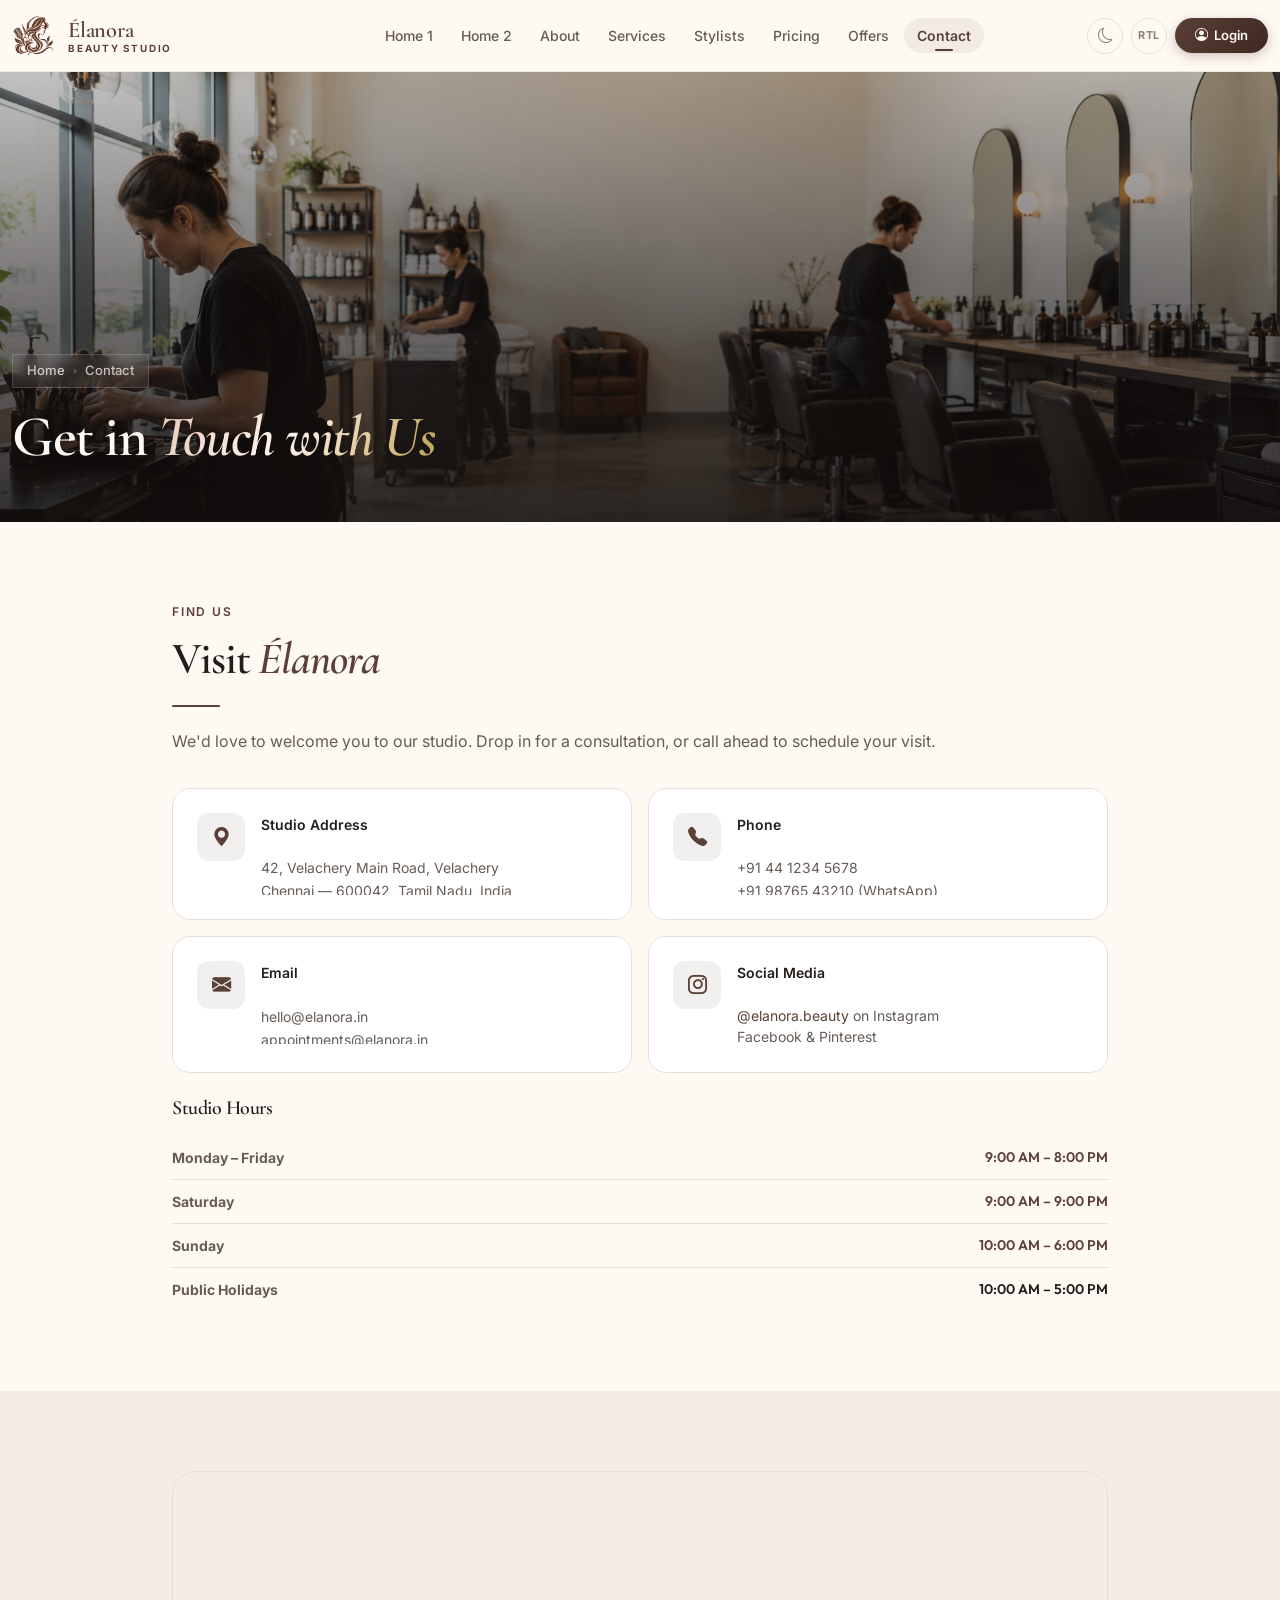
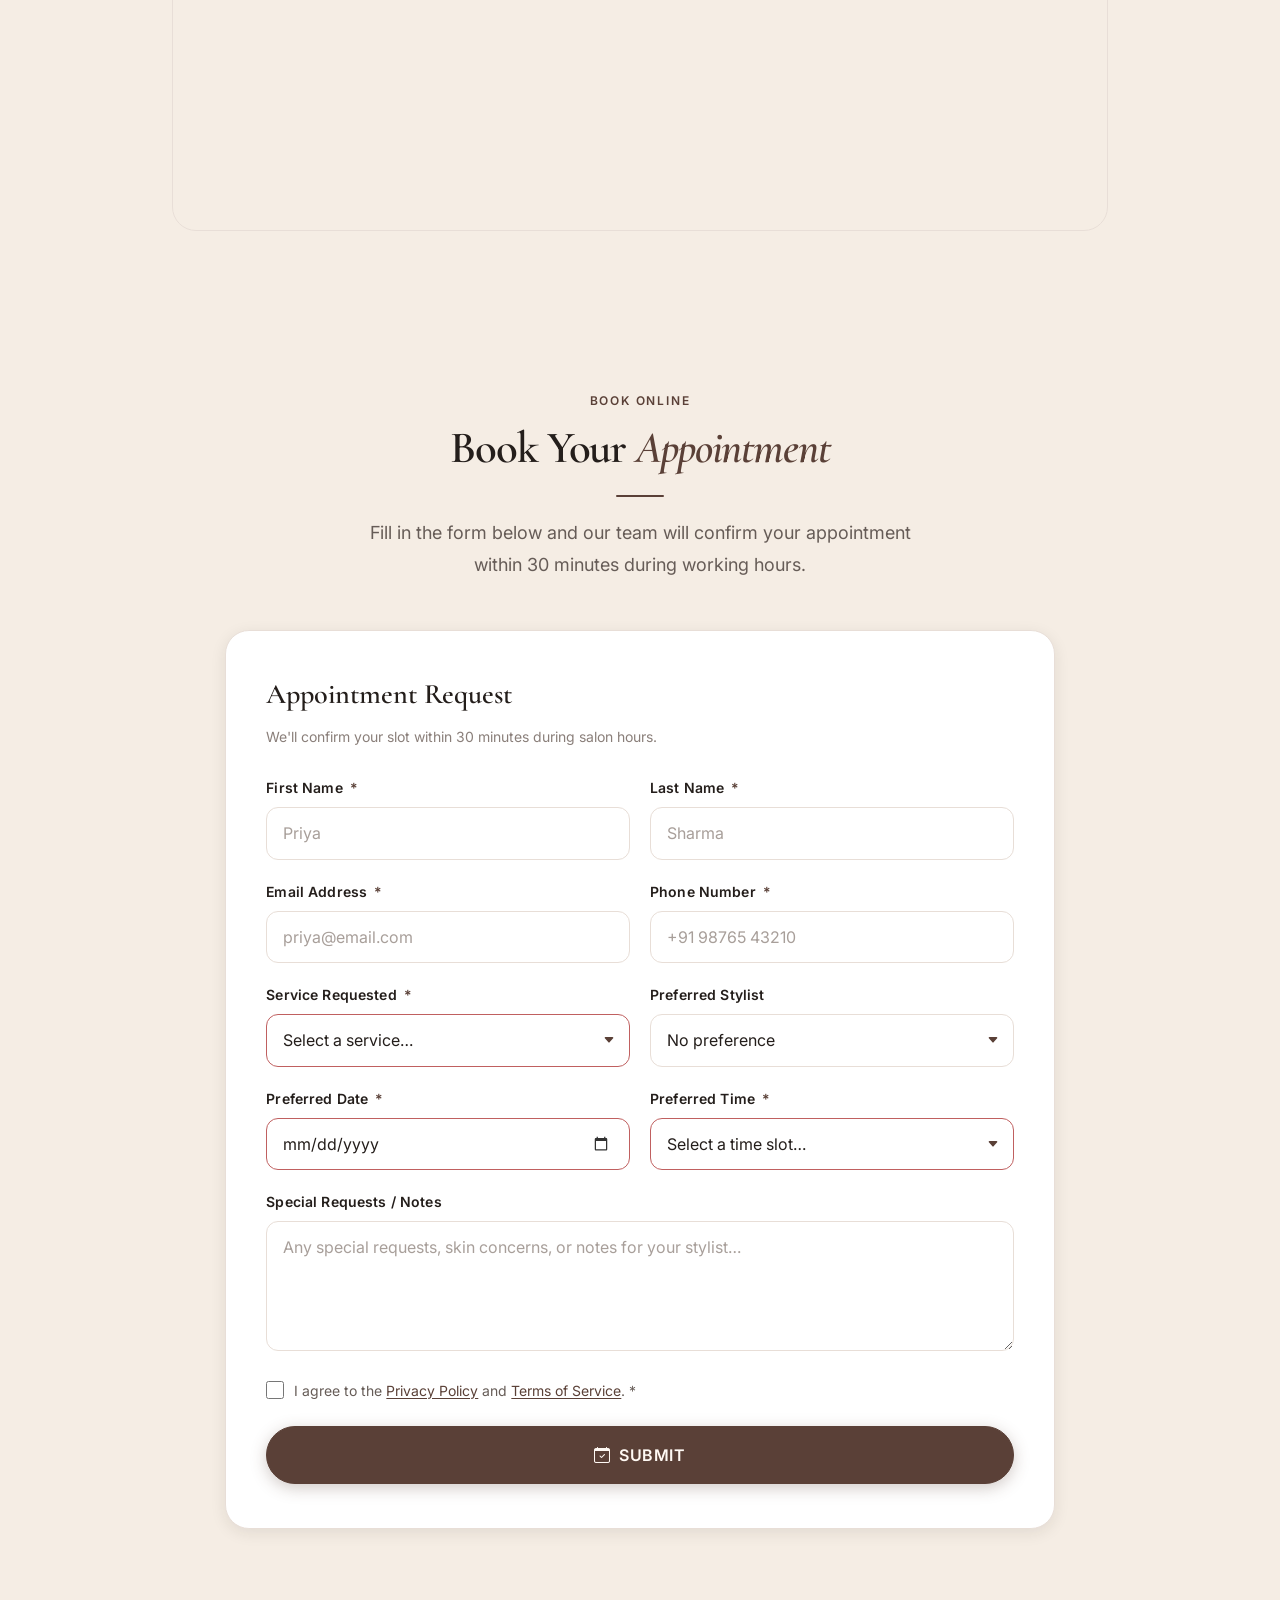
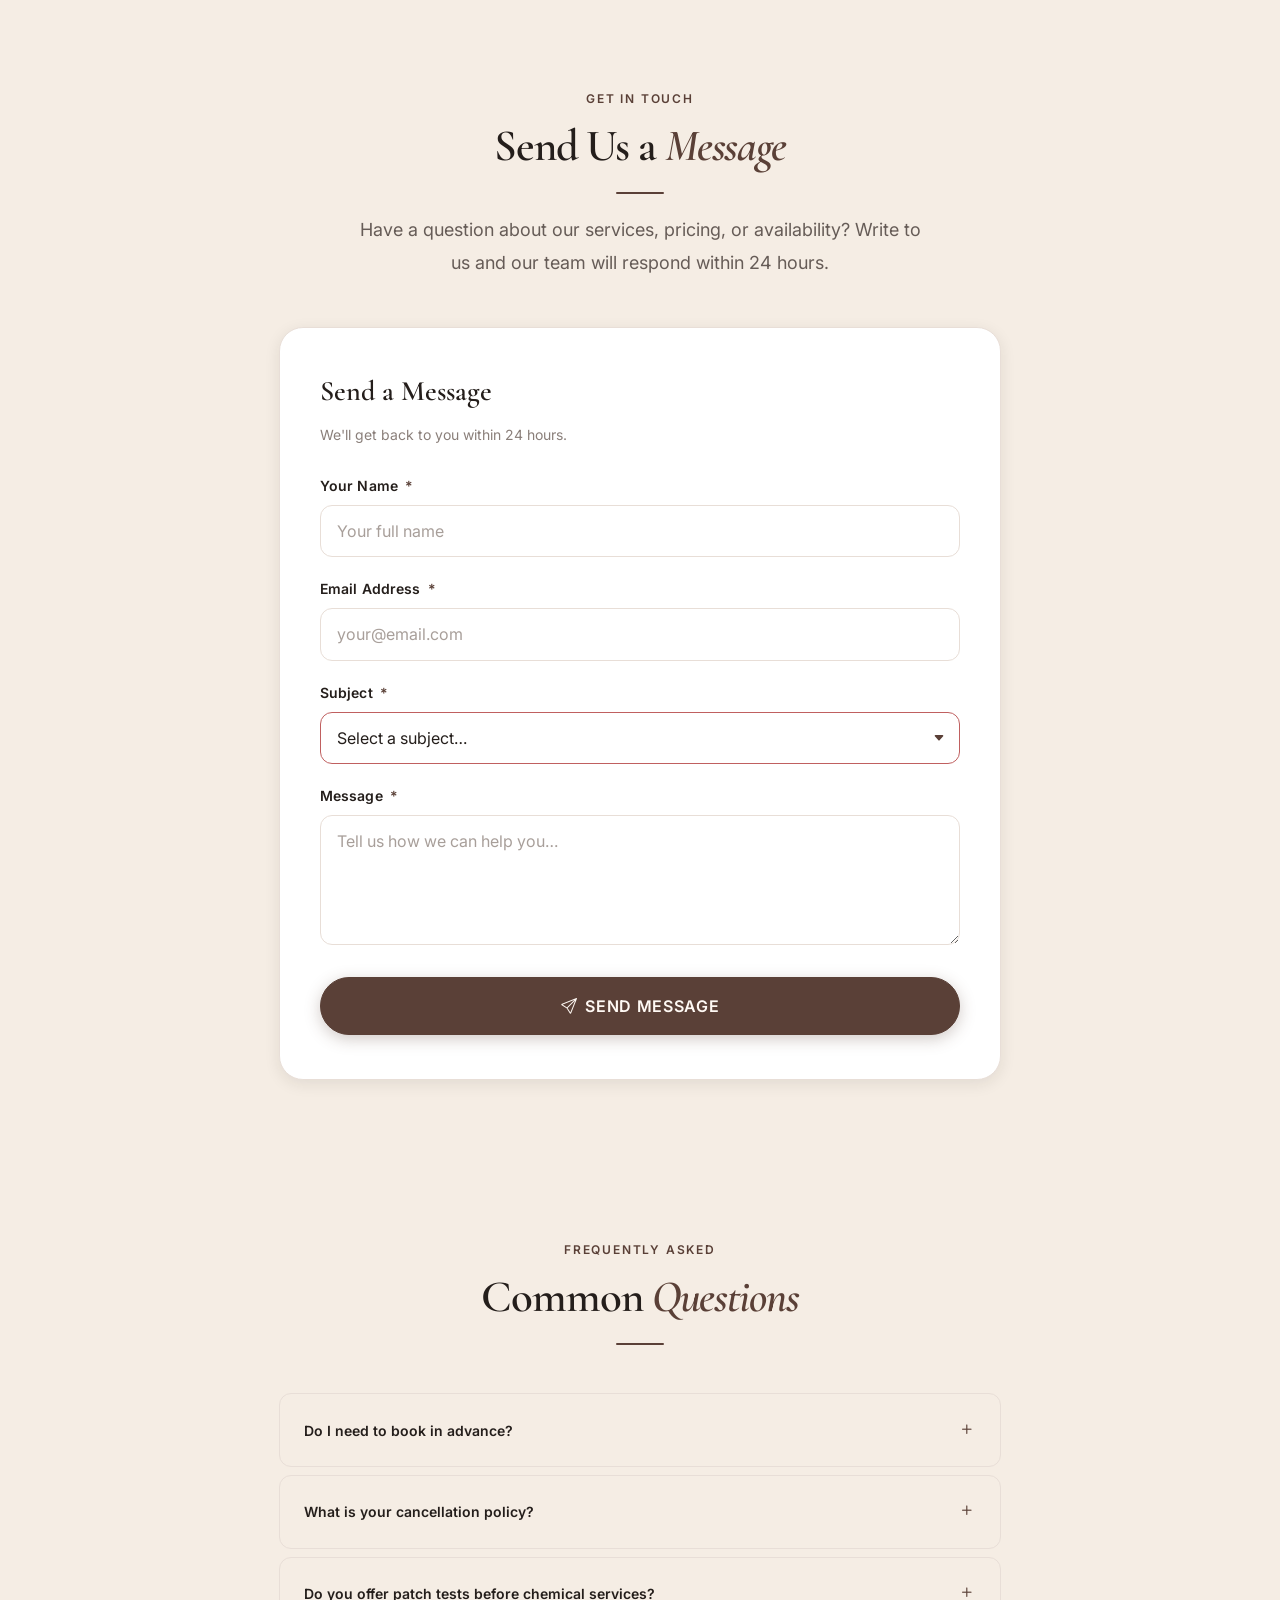
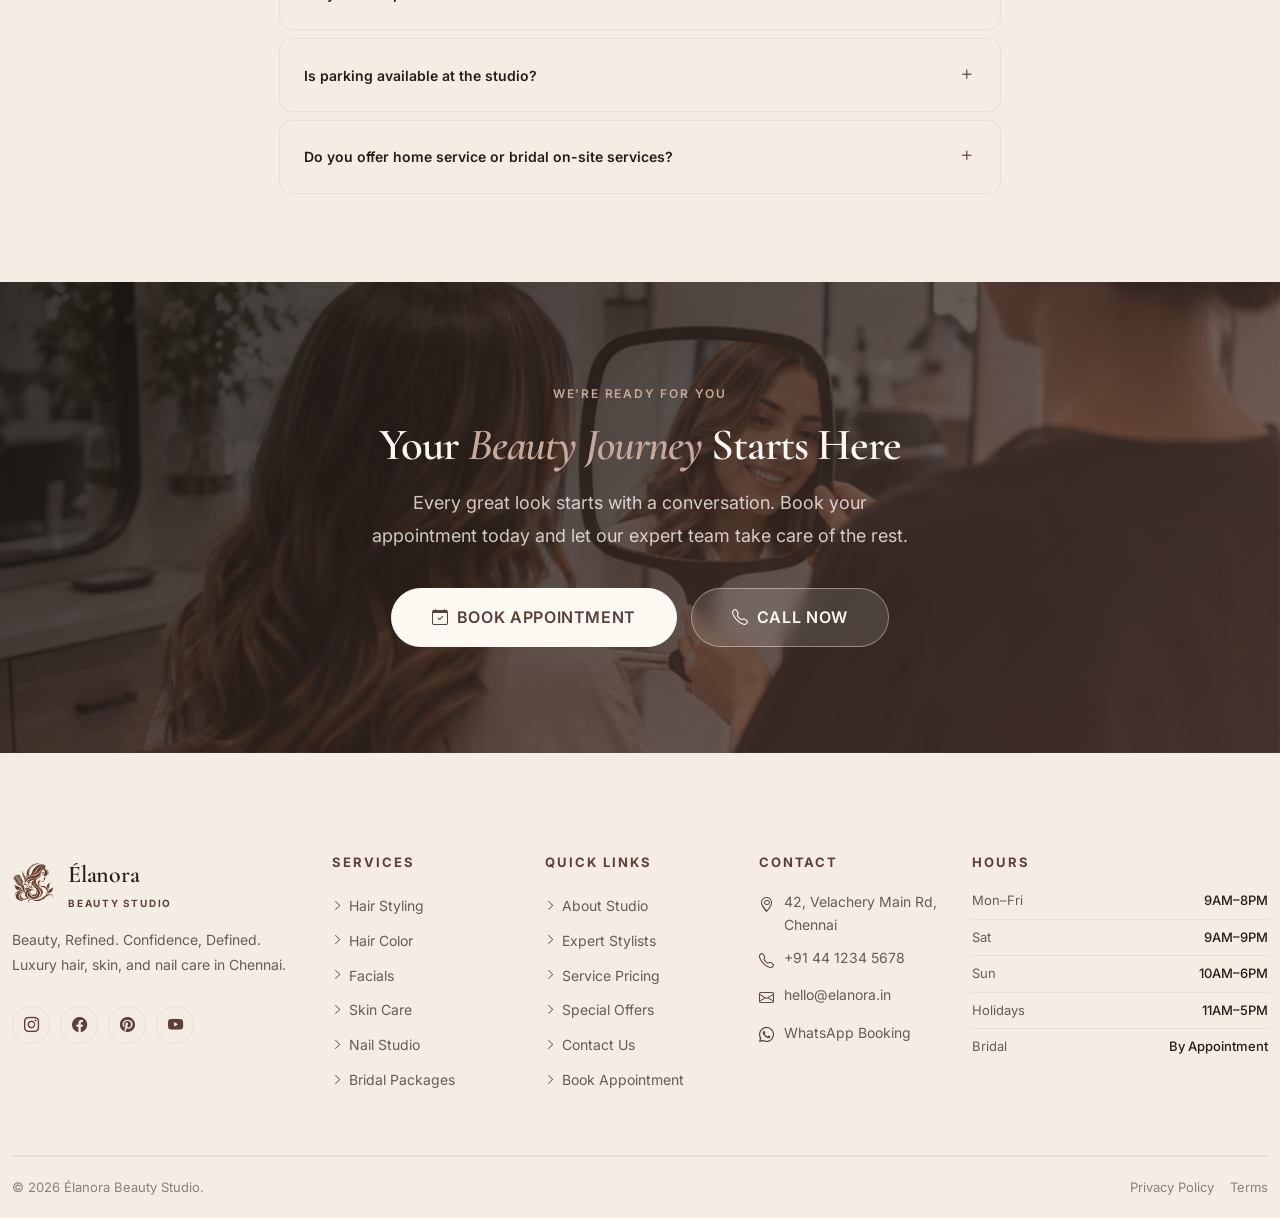
==== contact.html @ 1033c6ce "intiial changes committed" ====
<!DOCTYPE html>
<html lang="en" dir="ltr" data-theme="light">

<head>
  <meta charset="UTF-8">
  <meta name="viewport" content="width=device-width, initial-scale=1.0">
  <title>Contact & Booking — Élanora Beauty Studio</title>
  <meta name="description"
    content="Contact Élanora Beauty Studio to book your appointment. Visit us at 42, Velachery Main Rd, Chennai. Call +91 44 1234 5678 or book online.">
  <link rel="icon" href="assets/images/common/logo.png" type="image/png">
  <link href="https://cdn.jsdelivr.net/npm/bootstrap@5.3.8/dist/css/bootstrap.min.css" rel="stylesheet">
  <link href="https://cdn.jsdelivr.net/npm/bootstrap-icons@1.11.3/font/bootstrap-icons.min.css" rel="stylesheet">
  <link rel="stylesheet" href="assets/css/variables.css">
  <link rel="stylesheet" href="assets/css/base.css">
  <link rel="stylesheet" href="assets/css/header.css">
  <link rel="stylesheet" href="assets/css/banner.css">
  <link rel="stylesheet" href="assets/css/buttons.css">
  <link rel="stylesheet" href="assets/css/cards.css">
  <link rel="stylesheet" href="assets/css/forms.css">
  <link rel="stylesheet" href="assets/css/sections.css">
  <link rel="stylesheet" href="assets/css/animations.css">
  <link rel="stylesheet" href="assets/css/footer.css">
  <link rel="stylesheet" href="assets/css/theme-dark.css">
  <link rel="stylesheet" href="assets/css/rtl.css">
  <link rel="stylesheet" href="assets/css/responsive/desktop.css">
  <link rel="stylesheet" href="assets/css/responsive/tablet.css">
  <link rel="stylesheet" href="assets/css/responsive/mobile.css">
  <link rel="stylesheet" href="assets/css/responsive/target-views.css">
  <style>
    #contact-info .eb-contact-map-panel {
      display: flex;
      flex-direction: column;
      gap: 1rem;
      height: 100%;
    }

    #contact-info .eb-map-frame {
      height: 340px;
    }

    #location-map .eb-contact-map-panel {
      max-width: 980px;
      margin-inline: auto;
    }

    #location-map .eb-map-frame {
      height: 360px;
    }

    #contact-info .d-flex.flex-column.gap-3 {
      display: grid !important;
      grid-template-columns: repeat(2, minmax(0, 1fr));
    }

    #contact-info .eb-social-contact-text {
      height: 3.1em;
      display: block;
      overflow: visible;
      line-height: 1.55;
      -webkit-line-clamp: unset;
      -webkit-box-orient: initial;
    }

    #message-form .eb-appointment-form {
      max-width: 860px;
      margin-inline: auto;
    }

    @media (max-width: 575.98px) {
      #location-map .eb-map-frame {
        height: 280px;
      }

      #contact-info .d-flex.flex-column.gap-3 {
        grid-template-columns: 1fr;
      }
    }
  </style>
</head>

<body>

  <!-- HEADER -->
  <header class="eb-header" id="header">
    <div class="container">
      <a href="index.html" class="eb-brand">
        <div class="eb-brand-logo-badge"><img src="assets/images/common/logo.png" alt="Élanora Beauty Studio Logo">
        </div>
        <div class="eb-brand-text">
          <span class="eb-brand-name">Élanora</span>
          <span class="eb-brand-tagline">BEAUTY STUDIO</span>
        </div>
      </a>
      <nav class="eb-nav eb-nav-desktop" id="mainNav">
        <a href="index.html" class="eb-nav-link">Home 1</a><a href="home2.html" class="eb-nav-link">Home 2</a>
        <a href="about.html" class="eb-nav-link">About</a><a href="services.html" class="eb-nav-link">Services</a>
        <a href="stylists.html" class="eb-nav-link">Stylists</a><a href="pricing.html" class="eb-nav-link">Pricing</a>
        <a href="offers.html" class="eb-nav-link">Offers</a><a href="contact.html"
          class="eb-nav-link active">Contact</a>
      </nav>
      <div class="eb-header-utils">
        <button class="eb-toggle-btn" data-action="toggle-theme"><i class="bi bi-moon theme-toggle-icon"></i></button>
        <button class="eb-toggle-btn" data-action="toggle-dir"><span
            class="rtl-toggle-label eb-rtl-label">RTL</span></button>
        <a href="login.html" class="eb-login-btn"><i class="bi bi-person-circle"></i> Login</a>
      </div>
      <button class="eb-menu-toggle" id="menuToggle"
        aria-label="Toggle Menu"><span></span><span></span><span></span></button>
    </div>
  </header>
  <div class="eb-mobile-nav" id="mobileNav">
    <nav class="eb-nav">
      <a href="index.html" class="eb-nav-link">Home 1</a><a href="home2.html" class="eb-nav-link">Home 2</a>
      <a href="about.html" class="eb-nav-link">About</a><a href="services.html" class="eb-nav-link">Services</a>
      <a href="stylists.html" class="eb-nav-link">Stylists</a><a href="pricing.html" class="eb-nav-link">Pricing</a>
      <a href="offers.html" class="eb-nav-link">Offers</a><a href="contact.html" class="eb-nav-link active">Contact</a>
    </nav>
    <div class="eb-mobile-nav-utils">
      <button class="eb-toggle-btn" data-action="toggle-theme"><i class="bi bi-moon theme-toggle-icon"></i></button>
      <button class="eb-toggle-btn" data-action="toggle-dir"><span
          class="rtl-toggle-label eb-rtl-label">RTL</span></button>
      <a href="login.html" class="eb-login-btn"><i class="bi bi-person-circle"></i> Login</a>
    </div>
  </div>

  <!-- PAGE BANNER -->
  <section class="eb-page-banner">
    <div class="eb-page-banner-bg" style="background-image:url('assets/images/hero/contact-hero.png');"></div>
    <div class="eb-page-banner-glow"></div>
    <div class="eb-page-banner-overlay"></div>
    <div class="container">
      <div class="eb-page-banner-content">
        <div class="eb-breadcrumb anim-blur-in"><a href="index.html">Home</a><span
            class="eb-breadcrumb-sep">›</span><span>Contact</span></div>
        <h1 class="eb-page-banner-title anim-split-up">Get in <em>Touch with Us</em></h1>
      </div>
    </div>
  </section>

  <!-- ─── SECTION 1: CONTACT INFO + MAP ─── -->
  <section class="eb-section" id="contact-info">
    <div class="container">
      <div class="row g-4 justify-content-center">
        <!-- Info Column -->
        <div class="col-lg-10 col-xl-9 anim anim-slide-left">
          <span class="eb-eyebrow">Find Us</span>
          <h2 class="eb-section-title">Visit <em>Élanora</em></h2>
          <div class="eb-divider"></div>
          <p style="color:var(--color-text);line-height:var(--lh-relaxed);margin-bottom:2rem;">We'd love to welcome you
            to our studio. Drop in for a consultation, or call ahead to schedule your visit.</p>

          <div class="d-flex flex-column gap-3 mb-4">
            <div class="eb-contact-info-card">
              <div class="eb-contact-icon"><i class="bi bi-geo-alt-fill"></i></div>
              <div>
                <div class="eb-contact-info-title">Studio Address</div>
                <div class="eb-contact-info-text">42, Velachery Main Road, Velachery<br>Chennai — 600042, Tamil Nadu,
                  India</div>
              </div>
            </div>
            <div class="eb-contact-info-card">
              <div class="eb-contact-icon"><i class="bi bi-telephone-fill"></i></div>
              <div>
                <div class="eb-contact-info-title">Phone</div>
                <div class="eb-contact-info-text">
                  <a href="tel:+914412345678" style="color:var(--color-text);text-decoration:none;">+91 44 1234
                    5678</a><br>
                  <a href="tel:+919876543210" style="color:var(--color-text);text-decoration:none;">+91 98765 43210
                    (WhatsApp)</a>
                </div>
              </div>
            </div>
            <div class="eb-contact-info-card">
              <div class="eb-contact-icon"><i class="bi bi-envelope-fill"></i></div>
              <div>
                <div class="eb-contact-info-title">Email</div>
                <div class="eb-contact-info-text">
                  <a href="mailto:hello@elanora.in"
                    style="color:var(--color-text);text-decoration:none;">hello@elanora.in</a><br>
                  <a href="mailto:appointments@elanora.in"
                    style="color:var(--color-text);text-decoration:none;">appointments@elanora.in</a>
                </div>
              </div>
            </div>
            <div class="eb-contact-info-card">
              <div class="eb-contact-icon"><i class="bi bi-instagram"></i></div>
              <div>
                <div class="eb-contact-info-title">Social Media</div>
                <div class="eb-contact-info-text eb-social-contact-text">
                  <a href="#" style="color:var(--color-primary);text-decoration:none;">@elanora.beauty</a> on
                  Instagram<br>Facebook & Pinterest
                </div>
              </div>
            </div>
          </div>

          <!-- Hours -->
          <h5 style="font-family:var(--font-heading);color:var(--color-heading);margin-bottom:1rem;">Studio Hours</h5>
          <table class="eb-hours-table">
            <tr class="open">
              <td><strong>Monday – Friday</strong></td>
              <td>9:00 AM – 8:00 PM</td>
            </tr>
            <tr class="open">
              <td><strong>Saturday</strong></td>
              <td>9:00 AM – 9:00 PM</td>
            </tr>
            <tr class="open">
              <td><strong>Sunday</strong></td>
              <td>10:00 AM – 6:00 PM</td>
            </tr>
            <tr>
              <td><strong>Public Holidays</strong></td>
              <td>10:00 AM – 5:00 PM</td>
            </tr>
          </table>
        </div>
      </div>
    </div>
  </section>

  <!-- ─── SECTION 2: LOCATION MAP + VISIT ACTIONS ─── -->
  <section class="eb-section eb-section-bg" id="location-map">
    <div class="container">
      <div class="row g-4 justify-content-center">
        <div class="col-lg-10 col-xl-9 anim anim-slide-right">
          <div class="eb-contact-map-panel">
            <div class="eb-map-frame">
              <iframe
                src="https://www.google.com/maps/embed?pb=!1m18!1m12!1m3!1d3888.3!2d80.2!3d12.9!2m3!1f0!2f0!3f0!3m2!1i1024!2i768!4f13.1!3m3!1m2!1s0x0%3A0x0!2zMTLCsDU0JzAwLjAiTiA4MMKwMTInMDAuMCJF!5e0!3m2!1sen!2sin!4v1!5m2!1sen!2sin"
                allowfullscreen="" loading="lazy" referrerpolicy="no-referrer-when-downgrade"
                title="Élanora Beauty Studio Location"></iframe>
            </div>
          </div>
        </div>
      </div>
    </div>
  </section>

  <!-- ─── SECTION 3: APPOINTMENT BOOKING FORM ─── -->
  <section class="eb-section eb-section-bg" id="appointment">
    <div class="container">
      <div class="text-center mb-5 anim">
        <span class="eb-eyebrow">Book Online</span>
        <h2 class="eb-section-title">Book Your <em>Appointment</em></h2>
        <div class="eb-divider eb-divider-center"></div>
        <p class="eb-section-subtitle eb-section-subtitle-center">Fill in the form below and our team will confirm your
          appointment within 30 minutes during working hours.</p>
      </div>

      <div class="row justify-content-center">
        <div class="col-lg-8">
          <div class="eb-appointment-form anim">
            <div class="eb-appointment-form-title">Appointment Request</div>
            <div class="eb-appointment-form-subtitle">We'll confirm your slot within 30 minutes during salon hours.
            </div>

            <!-- Success message (hidden by default) -->
            <div class="eb-form-success" id="appointmentSuccess">
              <i class="bi bi-check-circle-fill"></i>
              <h4>Appointment Requested!</h4>
              <p>Thank you! We've received your appointment request and will confirm your slot within 30 minutes via
                call or WhatsApp.</p>
            </div>

            <!-- Form fields -->
            <div class="eb-form-fields">
              <form id="appointmentForm" novalidate>
                <div class="eb-form-row">
                  <div class="eb-form-group">
                    <label class="eb-form-label" for="apptFirstName">First Name <span class="required">*</span></label>
                    <input type="text" id="apptFirstName" class="eb-form-control" placeholder="Priya" required>
                  </div>
                  <div class="eb-form-group">
                    <label class="eb-form-label" for="apptLastName">Last Name <span class="required">*</span></label>
                    <input type="text" id="apptLastName" class="eb-form-control" placeholder="Sharma" required>
                  </div>
                </div>

                <div class="eb-form-row">
                  <div class="eb-form-group">
                    <label class="eb-form-label" for="apptEmail">Email Address <span class="required">*</span></label>
                    <input type="email" id="apptEmail" class="eb-form-control" placeholder="priya@email.com" required>
                  </div>
                  <div class="eb-form-group">
                    <label class="eb-form-label" for="apptPhone">Phone Number <span class="required">*</span></label>
                    <input type="tel" id="apptPhone" class="eb-form-control" placeholder="+91 98765 43210" required>
                  </div>
                </div>

                <div class="eb-form-row">
                  <div class="eb-form-group">
                    <label class="eb-form-label" for="apptService">Service Requested <span
                        class="required">*</span></label>
                    <select id="apptService" class="eb-form-control eb-form-select" required>
                      <option value="" disabled selected>Select a service…</option>
                      <optgroup label="Hair Services">
                        <option>Haircut & Styling</option>
                        <option>Hair Coloring</option>
                        <option>Highlights / Balayage</option>
                        <option>Keratin Treatment</option>
                        <option>Hair Spa</option>
                        <option>Other Hair Service</option>
                      </optgroup>
                      <optgroup label="Skin Treatments">
                        <option>Luxury Facial</option>
                        <option>Express Cleanup</option>
                        <option>Brightening Treatment</option>
                        <option>Hydration Treatment</option>
                        <option>Skin Consultation</option>
                      </optgroup>
                      <optgroup label="Nail Studio">
                        <option>Manicure</option>
                        <option>Pedicure</option>
                        <option>Gel Nails</option>
                        <option>Nail Extensions</option>
                        <option>Nail Art</option>
                      </optgroup>
                      <optgroup label="Packages">
                        <option>Signature Package</option>
                        <option>Bridal Package</option>
                        <option>Custom / Not Sure</option>
                      </optgroup>
                    </select>
                  </div>
                  <div class="eb-form-group">
                    <label class="eb-form-label" for="apptStylist">Preferred Stylist</label>
                    <select id="apptStylist" class="eb-form-control eb-form-select">
                      <option value="" selected>No preference</option>
                      <option>Priya Sharma (Hair)</option>
                      <option>Ananya Kapoor (Color)</option>
                      <option>Meera Nair (Skin)</option>
                      <option>Riya Patel (Nails)</option>
                      <option>Rohan Mehta (Hair)</option>
                    </select>
                  </div>
                </div>

                <div class="eb-form-row">
                  <div class="eb-form-group">
                    <label class="eb-form-label" for="apptDate">Preferred Date <span class="required">*</span></label>
                    <input type="date" id="apptDate" class="eb-form-control" required>
                  </div>
                  <div class="eb-form-group">
                    <label class="eb-form-label" for="apptTime">Preferred Time <span class="required">*</span></label>
                    <select id="apptTime" class="eb-form-control eb-form-select" required>
                      <option value="" disabled selected>Select a time slot…</option>
                      <option>9:00 AM – 10:00 AM</option>
                      <option>10:00 AM – 11:00 AM</option>
                      <option>11:00 AM – 12:00 PM</option>
                      <option>12:00 PM – 1:00 PM</option>
                      <option>1:00 PM – 2:00 PM</option>
                      <option>2:00 PM – 3:00 PM</option>
                      <option>3:00 PM – 4:00 PM</option>
                      <option>4:00 PM – 5:00 PM</option>
                      <option>5:00 PM – 6:00 PM</option>
                      <option>6:00 PM – 7:00 PM</option>
                      <option>7:00 PM – 8:00 PM</option>
                    </select>
                  </div>
                </div>

                <div class="eb-form-group">
                  <label class="eb-form-label" for="apptNotes">Special Requests / Notes</label>
                  <textarea id="apptNotes" class="eb-form-control textarea"
                    placeholder="Any special requests, skin concerns, or notes for your stylist…"></textarea>
                </div>

                <div class="eb-form-group">
                  <label class="eb-form-check">
                    <input type="checkbox" required>
                    <span class="eb-form-check-label">I agree to the <a href="#">Privacy Policy</a> and <a href="#">Terms of Service</a>. <span class="required">*</span></span>
                  </label>
                </div>

                <button type="submit" class="eb-btn eb-btn-primary eb-btn-lg w-100">
                  <i class="bi bi-calendar-check"></i> Submit
                </button>
              </form>
            </div>
          </div>
        </div>
      </div>
    </div>
  </section>

  <!-- ─── SECTION 4: MESSAGE FORM ─── -->
  <section class="eb-section eb-section-bg" id="message-form">
    <div class="container">
      <div class="text-center mb-5 anim">
        <span class="eb-eyebrow">Get in Touch</span>
        <h2 class="eb-section-title">Send Us a <em>Message</em></h2>
        <div class="eb-divider eb-divider-center"></div>
        <p class="eb-section-subtitle eb-section-subtitle-center">Have a question about our services, pricing, or
          availability? Write to us and our team will respond within 24 hours.</p>
      </div>
      <div class="row g-4 justify-content-center">
        <div class="col-lg-8 col-xl-7 anim anim-slide-right">
          <div class="eb-appointment-form">
            <div class="eb-appointment-form-title">Send a Message</div>
            <div class="eb-appointment-form-subtitle">We'll get back to you within 24 hours.</div>

            <div class="eb-form-success" id="inquirySuccess">
              <i class="bi bi-check-circle-fill"></i>
              <h4>Message Sent!</h4>
              <p>Thank you for reaching out. We'll respond to your inquiry within 24 hours.</p>
            </div>

            <form id="inquiryForm" novalidate>
              <div class="eb-form-fields">
                <div class="eb-form-group">
                  <label class="eb-form-label" for="inqName">Your Name <span class="required">*</span></label>
                  <input type="text" id="inqName" class="eb-form-control" placeholder="Your full name" required>
                </div>
                <div class="eb-form-group">
                  <label class="eb-form-label" for="inqEmail">Email Address <span class="required">*</span></label>
                  <input type="email" id="inqEmail" class="eb-form-control" placeholder="your@email.com" required>
                </div>
                <div class="eb-form-group">
                  <label class="eb-form-label" for="inqSubject">Subject <span class="required">*</span></label>
                  <select id="inqSubject" class="eb-form-control eb-form-select" required>
                    <option value="" disabled selected>Select a subject…</option>
                    <option>General Inquiry</option>
                    <option>Service Information</option>
                    <option>Pricing Query</option>
                    <option>Booking Assistance</option>
                    <option>Feedback / Complaint</option>
                    <option>Partnership / Collaboration</option>
                    <option>Other</option>
                  </select>
                </div>
                <div class="eb-form-group">
                  <label class="eb-form-label" for="inqMessage">Message <span class="required">*</span></label>
                  <textarea id="inqMessage" class="eb-form-control textarea" placeholder="Tell us how we can help you…"
                    required></textarea>
                </div>
                <button type="submit" class="eb-btn eb-btn-primary eb-btn-lg w-100">
                  <i class="bi bi-send"></i> Send Message
                </button>
              </div>
            </form>
          </div>
        </div>
      </div>
    </div>
  </section>

  <!-- ─── SECTION 5: FAQ ─── -->
  <section class="eb-section eb-section-bg" id="contact-faq">
    <div class="container">
      <div class="row justify-content-center">
        <div class="col-lg-7">
          <div class="text-center mb-5 anim">
            <span class="eb-eyebrow">Frequently Asked</span>
            <h2 class="eb-section-title">Common <em>Questions</em></h2>
            <div class="eb-divider eb-divider-center"></div>
          </div>
          <ul class="eb-faq-list">
            <li class="eb-faq-item">
              <button class="eb-faq-question">Do I need to book in advance? <i
                  class="bi bi-plus eb-faq-icon"></i></button>
              <div class="eb-faq-answer">We recommend booking at least 24 hours in advance for hair services and 48
                hours for skin treatments. For bridal packages and special occasions, we suggest booking 2–4 weeks ahead
                to secure your preferred stylist and time slot.</div>
            </li>
            <li class="eb-faq-item">
              <button class="eb-faq-question">What is your cancellation policy? <i
                  class="bi bi-plus eb-faq-icon"></i></button>
              <div class="eb-faq-answer">We request at least 4 hours notice for cancellations or rescheduling. No-shows
                may be subject to a 50% cancellation fee for sessions over ₹2,000. We completely understand emergencies
                — please just let us know.</div>
            </li>
            <li class="eb-faq-item">
              <button class="eb-faq-question">Do you offer patch tests before chemical services? <i
                  class="bi bi-plus eb-faq-icon"></i></button>
              <div class="eb-faq-answer">Yes, we always recommend a patch test 24–48 hours before any color or chemical
                treatment. Patch tests are offered free of charge at our studio or we can send you a home kit.</div>
            </li>
            <li class="eb-faq-item">
              <button class="eb-faq-question">Is parking available at the studio? <i
                  class="bi bi-plus eb-faq-icon"></i></button>
              <div class="eb-faq-answer">Yes, we have dedicated parking spaces for up to 10 vehicles directly adjacent
                to the studio. Additional street parking is available on Velachery Main Road, and the Velachery Metro
                Station is a 5-minute walk.</div>
            </li>
            <li class="eb-faq-item">
              <button class="eb-faq-question">Do you offer home service or bridal on-site services? <i
                  class="bi bi-plus eb-faq-icon"></i></button>
              <div class="eb-faq-answer">We currently offer on-location bridal and event styling services for parties of
                4 or more. Please contact us at least 2 weeks in advance to arrange on-location services within Chennai
                city limits.</div>
            </li>
          </ul>
        </div>
      </div>
    </div>
  </section>

  <!-- ─── SECTION 5: BOOKING CTA ─── -->
  <section class="eb-cta-section" id="cta-contact">
    <div class="eb-cta-section-bg" style="background-image:url('assets/images/cta/contact-cta.jpg');"></div>
    <div class="eb-cta-section-overlay"></div>
    <div class="container">
      <div class="eb-cta-section-content anim">
        <span class="eb-cta-eyebrow">We're Ready for You</span>
        <h2 class="eb-cta-title">Your <em>Beauty Journey</em> Starts Here</h2>
        <p class="eb-cta-subtitle">Every great look starts with a conversation. Book your appointment today and let our
          expert team take care of the rest.</p>
        <div class="eb-cta-actions">
          <a href="#appointment" class="eb-btn eb-btn-light eb-btn-lg"><i class="bi bi-calendar-check"></i> Book
            Appointment</a>
          <a href="tel:+914412345678" class="eb-btn eb-btn-ghost eb-btn-lg"><i class="bi bi-telephone"></i> Call Now</a>
        </div>
      </div>
    </div>
  </section>

  <!-- FOOTER -->
  <footer class="eb-footer">
    <div class="container">
      <div class="eb-footer-top">
        <div class="row g-5">
          <div class="col-lg-3 col-md-6"><a href="index.html" class="eb-footer-brand">
              <div class="eb-footer-brand-badge"><img src="assets/images/common/logo.png"
                  alt="Élanora Beauty Studio Logo"></div>
              <div>
                <span class="eb-footer-brand-name">Élanora</span>
                <span class="eb-footer-brand-tagline">BEAUTY STUDIO</span>
              </div>
            </a>
            <p class="eb-footer-about-text mt-3">Beauty, Refined. Confidence, Defined.<br>Luxury hair, skin, and nail
              care in Chennai.</p>
            <div class="eb-footer-social"><a href="#" class="eb-footer-social-link" aria-label="Instagram"><i
                  class="bi bi-instagram"></i></a><a href="#" class="eb-footer-social-link" aria-label="Facebook"><i
                  class="bi bi-facebook"></i></a><a href="#" class="eb-footer-social-link" aria-label="Pinterest"><i
                  class="bi bi-pinterest"></i></a><a href="#" class="eb-footer-social-link" aria-label="YouTube"><i
                  class="bi bi-youtube"></i></a></div>
          </div>
          <div class="col-lg-2 col-md-6">
            <h6 class="eb-footer-col-title">Services</h6>
            <ul class="eb-footer-links">
              <li><a href="services.html#hair"><i class="bi bi-chevron-right"></i> Hair Styling</a></li>
              <li><a href="services.html#hair"><i class="bi bi-chevron-right"></i> Hair Color</a></li>
              <li><a href="services.html#skin"><i class="bi bi-chevron-right"></i> Facials</a></li>
              <li><a href="services.html#skin"><i class="bi bi-chevron-right"></i> Skin Care</a></li>
              <li><a href="services.html#nails"><i class="bi bi-chevron-right"></i> Nail Studio</a></li>
              <li><a href="offers.html"><i class="bi bi-chevron-right"></i> Bridal Packages</a></li>
            </ul>
          </div>
          <div class="col-lg-2 col-md-6">
            <h6 class="eb-footer-col-title">Quick Links</h6>
            <ul class="eb-footer-links">
              <li><a href="about.html"><i class="bi bi-chevron-right"></i> About Studio</a></li>
              <li><a href="stylists.html"><i class="bi bi-chevron-right"></i> Expert Stylists</a></li>
              <li><a href="pricing.html"><i class="bi bi-chevron-right"></i> Service Pricing</a></li>
              <li><a href="offers.html"><i class="bi bi-chevron-right"></i> Special Offers</a></li>
              <li><a href="contact.html"><i class="bi bi-chevron-right"></i> Contact Us</a></li>
              <li><a href="contact.html#appointment"><i class="bi bi-chevron-right"></i> Book Appointment</a></li>
            </ul>
          </div>
          <div class="col-lg-2 col-md-6">
            <h6 class="eb-footer-col-title">Contact</h6>
            <ul class="eb-footer-contact-list">
              <li><i class="bi bi-geo-alt"></i> 42, Velachery Main Rd, Chennai</li>
              <li><i class="bi bi-telephone"></i><a href="tel:+914412345678">+91 44 1234 5678</a></li>
              <li><i class="bi bi-envelope"></i><a href="mailto:hello@elanora.in">hello@elanora.in</a></li>
              <li><i class="bi bi-whatsapp"></i><a href="https://wa.me/914412345678">WhatsApp Booking</a></li>
            </ul>
          </div>
          <div class="col-lg-3 col-md-6">
            <h6 class="eb-footer-col-title">Hours</h6>
            <ul class="eb-footer-hours">
              <li><span>Mon–Fri</span><span>9AM–8PM</span></li>
              <li><span>Sat</span><span>9AM–9PM</span></li>
              <li><span>Sun</span><span>10AM–6PM</span></li>
              <li><span>Holidays</span><span>11AM–5PM</span></li>
              <li><span>Bridal</span><span>By Appointment</span></li>
            </ul>
          </div>
        </div>
      </div>
      <div class="eb-footer-bottom"><span class="eb-footer-copyright">&copy; 2026 Élanora Beauty Studio.</span>
        <div class="eb-footer-legal"><a href="#">Privacy Policy</a><a href="#">Terms</a></div>
      </div>
    </div>
  </footer>

  <button id="scrollTopBtn" aria-label="Scroll to top"><i class="bi bi-arrow-up"></i></button>
  <script src="https://cdn.jsdelivr.net/npm/bootstrap@5.3.8/dist/js/bootstrap.bundle.min.js"></script>
  <script src="assets/js/main.js"></script>
  <script src="assets/js/header.js"></script>
  <script src="assets/js/filters.js"></script>
  <script>
    // Inquiry form handler
    document.addEventListener('DOMContentLoaded', function () {
      var inquiryForm = document.getElementById('inquiryForm');
      if (!inquiryForm) return;
      inquiryForm.addEventListener('submit', function (e) {
        e.preventDefault();
        var valid = true;
        inquiryForm.querySelectorAll('[required]').forEach(function (field) {
          if (!field.value.trim()) { field.classList.add('is-invalid'); valid = false; }
          else { field.classList.remove('is-invalid'); }
        });
        if (valid) {
          inquiryForm.querySelector('.eb-form-fields').style.display = 'none';
          document.getElementById('inquirySuccess').classList.add('show');
        }
      });
      inquiryForm.querySelectorAll('.eb-form-control').forEach(function (f) {
        f.addEventListener('input', function () { this.classList.remove('is-invalid'); });
      });

      // Set min date for appointment
      var dateField = document.getElementById('apptDate');
      if (dateField) {
        var tomorrow = new Date();
        tomorrow.setDate(tomorrow.getDate() + 1);
        dateField.min = tomorrow.toISOString().split('T')[0];
      }
    });
  </script>
</body>

</html>
---- assets/css/variables.css ----
/* ============================================
   Élanora Beauty Studio — Design Tokens & CSS Variables
   Brand: Deep Mocha #5A4037 | Warm Ivory #FFF9F4
   ============================================ */

@import url('https://fonts.googleapis.com/css2?family=Cormorant+Garamond:ital,wght@0,300;0,400;0,500;0,600;0,700;1,300;1,400;1,500&family=Inter:wght@300;400;500;600;700&family=Outfit:wght@400;500;600;700;800&display=swap');

:root {
  /* ── Primary Brand Colors ── */
  --color-primary:       #5A4037;
  --color-primary-hover: #4A3229;
  --color-primary-light: rgba(90, 64, 55, 0.08);
  --color-primary-rgb:   90, 64, 55;

  /* ── Secondary / Background ── */
  --color-secondary:       #FFF9F4;
  --color-secondary-hover: #F5EDE4;

  /* ── Text ── */
  --color-heading:          #241E1B;
  --color-text:             #665C57;
  --color-text-secondary:   #8A7F7A;
  --color-text-muted:       #A89F9A;
  --color-text-inverse:     #FFF9F4;

  /* ── Surface & Background ── */
  --color-bg:           #FFF9F4;
  --color-bg-alt:       #F5EDE4;
  --color-surface:      #FFFFFF;
  --color-surface-hover:#FFF5EE;
  --color-card-bg:      #FFFFFF;

  /* ── Borders ── */
  --color-border:       #E8DED7;
  --color-border-hover: rgba(90, 64, 55, 0.3);

  /* ── Overlays ── */
  --overlay-dark:   rgba(24, 20, 18, 0.55);
  --overlay-darker: rgba(24, 20, 18, 0.72);
  --overlay-light:  rgba(255, 249, 244, 0.12);

  /* ── Header ── */
  --header-bg:     rgba(255, 249, 244, 0.95);
  --header-border: rgba(90, 64, 55, 0.1);
  --header-height: 64px;

  /* ── Footer (Light Theme) ── */
  --footer-bg:           #F5EDE4;
  --footer-text:         #665C57;
  --footer-heading:      #241E1B;
  --footer-accent:       #5A4037;
  --footer-muted:        #665C57;
  --footer-subtle:       #8A7F7A;
  --footer-border:       #E8DED7;
  --footer-input-bg:     #FFFFFF;
  --footer-input-border: #E8DED7;
  --footer-input-text:   #241E1B;
  --footer-btn-bg:       #5A4037;
  --footer-btn-text:     #FFF9F4;

  /* ── Typography ── */
  --font-heading: 'Cormorant Garamond', 'Georgia', serif;
  --font-body:    'Inter', 'system-ui', sans-serif;
  --font-number:  'Outfit', 'Inter', 'system-ui', sans-serif;

  --fs-display: clamp(3rem, 6vw, 5.5rem);
  --fs-h1:      clamp(2.25rem, 4.5vw, 4rem);
  --fs-h2:      clamp(1.875rem, 3.5vw, 3rem);
  --fs-h3:      clamp(1.375rem, 2.2vw, 1.875rem);
  --fs-h4:      clamp(1.125rem, 1.6vw, 1.375rem);
  --fs-body:    1rem;
  --fs-body-lg: 1.125rem;
  --fs-small:   0.875rem;
  --fs-xs:      0.8125rem;
  --fs-label:   0.75rem;

  --fw-light:    300;
  --fw-regular:  400;
  --fw-medium:   500;
  --fw-semibold: 600;
  --fw-bold:     700;

  --lh-tight:   1.15;
  --lh-snug:    1.3;
  --lh-normal:  1.65;
  --lh-relaxed: 1.8;

  --ls-tight:   -0.025em;
  --ls-normal:  0;
  --ls-wide:    0.04em;
  --ls-wider:   0.09em;
  --ls-widest:  0.15em;

  /* ── Spacing ── */
  --space-xs:  0.25rem;
  --space-sm:  0.5rem;
  --space-md:  1rem;
  --space-lg:  1.5rem;
  --space-xl:  2rem;
  --space-2xl: 3rem;
  --space-3xl: 4rem;
  --space-4xl: 6rem;
  --space-5xl: 8rem;

  --section-padding: clamp(4.5rem, 8vw, 7.5rem);

  /* ── Border Radius ── */
  --radius-sm:     6px;
  --radius-md:     12px;
  --radius-lg:     18px;
  --radius-xl:     24px;
  --radius-2xl:    32px;
  --radius-pill:   100px;
  --radius-circle: 50%;

  /* ── Shadows ── */
  --shadow-xs:         0 1px 3px rgba(36, 30, 27, 0.04);
  --shadow-sm:         0 2px 8px rgba(36, 30, 27, 0.06);
  --shadow-md:         0 4px 16px rgba(36, 30, 27, 0.09);
  --shadow-lg:         0 8px 32px rgba(36, 30, 27, 0.11);
  --shadow-xl:         0 16px 48px rgba(36, 30, 27, 0.14);
  --shadow-card:       0 2px 12px rgba(90, 64, 55, 0.06);
  --shadow-card-hover: 0 8px 32px rgba(90, 64, 55, 0.14);
  --shadow-primary:    0 8px 24px rgba(90, 64, 55, 0.3);

  /* ── Transitions ── */
  --transition-fast:   180ms ease;
  --transition-base:   300ms ease;
  --transition-slow:   500ms ease;
  --transition-spring: 400ms cubic-bezier(0.34, 1.56, 0.64, 1);

  /* ── Z-Index ── */
  --z-dropdown:       1000;
  --z-sticky:         1020;
  --z-fixed:          1030;
  --z-modal-backdrop: 1040;
  --z-modal:          1050;
  --z-tooltip:        1060;

  /* ── Container ── */
  --container-max:    1320px;
  --container-narrow: 960px;
}
---- assets/css/base.css ----
/* ============================================
   Élanora Beauty Studio — Base / Reset / Typography
   ============================================ */

*, *::before, *::after {
  box-sizing: border-box;
  margin: 0;
  padding: 0;
}

html {
  scroll-behavior: smooth;
  -webkit-text-size-adjust: 100%;
  font-size: 16px;
  overflow-x: hidden;
}

body {
  font-family: var(--font-body);
  font-size: var(--fs-body);
  font-weight: var(--fw-regular);
  color: var(--color-text);
  background-color: var(--color-bg);
  line-height: var(--lh-normal);
  padding-top: var(--header-height);
  overflow-x: hidden;
  -webkit-font-smoothing: antialiased;
  -moz-osx-font-smoothing: grayscale;
}

/* ── Typography ── */
h1, h2, h3, h4, h5, h6 {
  font-family: var(--font-heading);
  font-weight: var(--fw-semibold);
  color: var(--color-heading);
  line-height: var(--lh-tight);
  letter-spacing: var(--ls-tight);
}

h1 { font-size: var(--fs-h1); }
h2 { font-size: var(--fs-h2); }
h3 { font-size: var(--fs-h3); }
h4 { font-size: var(--fs-h4); }

p {
  color: var(--color-text);
  line-height: var(--lh-normal);
  margin-bottom: 0;
}

a {
  color: var(--color-primary);
  text-decoration: none;
  transition: color var(--transition-fast);
}

a:hover { color: var(--color-primary-hover); }

img {
  max-width: 100%;
  height: auto;
  display: block;
}

ul, ol { list-style: none; }

button {
  font-family: var(--font-body);
  cursor: pointer;
  border: none;
  background: none;
}

input, textarea, select {
  font-family: var(--font-body);
  font-size: var(--fs-body);
}

/* ── Section Utility ── */
.eb-section {
  padding: var(--section-padding) 0;
  position: relative;
}

.eb-section-sm {
  padding: calc(var(--section-padding) * 0.6) 0;
}

.eb-section-bg {
  background-color: var(--color-bg-alt);
}

/* ── Section Header ── */
.eb-section-header {
  margin-bottom: clamp(2.5rem, 4vw, 4rem);
}

.eb-eyebrow {
  font-family: var(--font-body);
  font-size: var(--fs-label);
  font-weight: var(--fw-semibold);
  color: var(--color-primary);
  letter-spacing: var(--ls-widest);
  text-transform: uppercase;
  display: block;
  margin-bottom: 0.75rem;
}

.eb-section-title {
  font-family: var(--font-heading);
  font-size: var(--fs-h2);
  font-weight: var(--fw-semibold);
  color: var(--color-heading);
  line-height: var(--lh-tight);
  letter-spacing: var(--ls-tight);
  margin-bottom: 1rem;
}

.eb-section-title em {
  font-style: italic;
  color: var(--color-primary);
}

.eb-section-subtitle {
  font-size: var(--fs-body-lg);
  color: var(--color-text);
  max-width: 580px;
  line-height: var(--lh-relaxed);
}

.eb-section-subtitle-center {
  margin-left: auto;
  margin-right: auto;
}

/* ── Divider ── */
.eb-divider {
  width: 48px;
  height: 2px;
  background: var(--color-primary);
  border-radius: 2px;
  margin: 1.25rem 0;
}

.eb-divider-center {
  margin-left: auto;
  margin-right: auto;
}

/* ── Stats Strip ── */
.eb-stat-number {
  font-family: var(--font-number);
  font-variant-numeric: lining-nums proportional-nums;
  font-size: clamp(2.25rem, 4vw, 3.5rem);
  font-weight: var(--fw-bold);
  color: var(--color-primary);
  line-height: 1;
}

.eb-stat-label {
  font-size: var(--fs-small);
  font-weight: var(--fw-medium);
  color: var(--color-text-secondary);
  letter-spacing: var(--ls-wide);
  text-transform: uppercase;
}

/* ── Badge / Tag ── */
.eb-badge {
  display: inline-flex;
  align-items: center;
  padding: 4px 14px;
  border-radius: var(--radius-pill);
  font-size: var(--fs-xs);
  font-weight: var(--fw-semibold);
  letter-spacing: var(--ls-wide);
  text-transform: uppercase;
  white-space: nowrap;
  line-height: 1.6;
}

.eb-badge-primary {
  background: var(--color-primary);
  color: var(--color-text-inverse);
}

.eb-badge-outline {
  background: transparent;
  color: var(--color-primary);
  border: 1px solid var(--color-primary);
}

.eb-badge-light {
  background: var(--color-primary-light);
  color: var(--color-primary);
}

/* ── Tag Cloud / Filters ── */
.eb-filter-bar {
  display: flex;
  flex-wrap: wrap;
  gap: 10px;
  align-items: center;
}

.eb-filter-btn {
  display: inline-flex;
  align-items: center;
  gap: 6px;
  padding: 8px 20px;
  border-radius: var(--radius-pill);
  border: 1px solid var(--color-border);
  background: var(--color-surface);
  color: var(--color-text);
  font-size: var(--fs-small);
  font-weight: var(--fw-medium);
  cursor: pointer;
  transition: all var(--transition-fast);
  white-space: nowrap;
}

.eb-filter-btn:hover {
  border-color: var(--color-primary);
  color: var(--color-primary);
  background: var(--color-primary-light);
}

.eb-filter-btn.active {
  background: var(--color-primary);
  border-color: var(--color-primary);
  color: var(--color-text-inverse);
  box-shadow: var(--shadow-primary);
}

/* ── Scroll To Top ── */
#scrollTopBtn {
  position: fixed;
  bottom: 2rem;
  right: 2rem;
  z-index: var(--z-fixed);
  width: 44px;
  height: 44px;
  border-radius: var(--radius-circle);
  background: var(--color-primary);
  color: var(--color-text-inverse);
  border: none;
  cursor: pointer;
  display: flex;
  align-items: center;
  justify-content: center;
  font-size: 1.1rem;
  opacity: 0;
  transform: translateY(12px);
  transition: opacity var(--transition-base), transform var(--transition-base), background var(--transition-fast);
  box-shadow: var(--shadow-primary);
}

#scrollTopBtn.show {
  opacity: 1;
  transform: translateY(0);
}

#scrollTopBtn:hover {
  background: var(--color-primary-hover);
  transform: translateY(-2px);
}

/* ── Utility Classes ── */
.text-primary-brand { color: var(--color-primary) !important; }
.bg-primary-brand   { background-color: var(--color-primary) !important; }
.text-italic        { font-style: italic; }
.font-heading       { font-family: var(--font-heading); }
.font-number        { font-family: var(--font-number); font-variant-numeric: lining-nums proportional-nums; }
.fw-light           { font-weight: var(--fw-light); }
.text-muted-brand   { color: var(--color-text-secondary); }
.letter-wide        { letter-spacing: var(--ls-wider); }
.letter-widest      { letter-spacing: var(--ls-widest); }

/* ── Global Modern Number Typography (Outfit) ── */
.eb-split-badge-number,
.eb-artists-stat-number,
.eb-experience-number,
.eb-card-price,
.eb-pricing-price,
.eb-pricing-service-price,
.eb-package-price,
.eb-package-price-main,
.eb-package-original-price,
.eb-hero-badge-title,
.eb-hero-stat-number,
.eb-badge-title,
.eb-badge,
.eb-offer-badge,
.eb-hours-table td:last-child {
  font-family: var(--font-number);
  font-variant-numeric: lining-nums proportional-nums;
}

/* ── Image Utilities ── */
.eb-img-cover {
  width: 100%;
  height: 100%;
  object-fit: cover;
  object-position: center;
}

.eb-img-ratio {
  position: relative;
  overflow: hidden;
  border-radius: var(--radius-md);
}

.eb-img-ratio img {
  position: absolute;
  inset: 0;
  width: 100%;
  height: 100%;
  object-fit: cover;
}

.eb-ratio-4-3::before  { content: ''; display: block; padding-top: 75%; }
.eb-ratio-3-4::before  { content: ''; display: block; padding-top: 133.33%; }
.eb-ratio-1-1::before  { content: ''; display: block; padding-top: 100%; }
.eb-ratio-16-9::before { content: ''; display: block; padding-top: 56.25%; }

/* ── Overlay ── */
.eb-overlay {
  position: absolute;
  inset: 0;
  background: var(--overlay-dark);
}

.eb-overlay-darker {
  position: absolute;
  inset: 0;
  background: var(--overlay-darker);
}

/* ── Grid helpers ── */
.eb-grid {
  display: grid;
  gap: 1.5rem;
}

.eb-grid-2 { grid-template-columns: repeat(2, 1fr); }
.eb-grid-3 { grid-template-columns: repeat(3, 1fr); }
.eb-grid-4 { grid-template-columns: repeat(4, 1fr); }

/* ── Bootstrap overrides ── */
.container {
  max-width: var(--container-max);
}

/* Prevent Bootstrap's .row negative margins causing overflow */
.row {
  --bs-gutter-x: 1.5rem;
}
---- assets/css/header.css ----
/* ============================================
   Élanora Beauty Studio — Header Styles
   ============================================ */

/* ── Main Header ── */
.eb-header {
  position: fixed;
  top: 0;
  left: 0;
  right: 0;
  z-index: var(--z-fixed);
  background: var(--header-bg);
  backdrop-filter: blur(18px);
  -webkit-backdrop-filter: blur(18px);
  border-bottom: 1px solid var(--header-border);
  height: var(--header-height);
  transition: background var(--transition-base), box-shadow var(--transition-base);
}

.eb-header.scrolled {
  box-shadow: var(--shadow-md);
}

.eb-header .container {
  display: flex;
  align-items: center;
  justify-content: space-between;
  height: 100%;
  padding-top: 0;
  padding-bottom: 0;
  gap: 12px;
}

/* ── Brand ── */
.eb-brand {
  display: inline-flex;
  align-items: center;
  gap: 12px;
  text-decoration: none;
  flex-shrink: 0;
}

.eb-brand-logo-badge {
  width: 44px;
  height: 44px;
  background: transparent;
  border: none;
  box-shadow: none;
  display: flex;
  align-items: center;
  justify-content: center;
  transition: transform 0.35s cubic-bezier(0.34, 1.56, 0.64, 1);
  flex-shrink: 0;
  position: relative;
}

.eb-brand-logo-badge img,
.eb-brand-logo-img {
  width: 100%;
  height: 100%;
  object-fit: contain;
  display: block;
  transition: transform 0.35s ease;
}

.eb-brand:hover .eb-brand-logo-badge {
  transform: scale(1.08);
}

.eb-brand-text {
  display: flex;
  flex-direction: column;
  justify-content: center;
  align-items: flex-start;
  line-height: 1.05;
}

.eb-brand-name {
  font-family: var(--font-heading);
  font-size: 1.5rem;
  font-weight: var(--fw-semibold);
  color: var(--color-primary);
  letter-spacing: -0.01em;
  transition: color var(--transition-fast);
  white-space: nowrap;
}

.eb-brand-tagline {
  font-family: var(--font-body);
  font-size: 0.62rem;
  font-weight: var(--fw-bold);
  color: var(--color-primary);
  letter-spacing: 0.18em;
  text-transform: uppercase;
  white-space: nowrap;
  margin-top: 2px;
}

.eb-brand:hover .eb-brand-name {
  color: var(--color-primary-hover);
}

/* ── Desktop Navigation ── */
.eb-nav {
  display: flex;
  align-items: center;
  gap: 2px;
}

.eb-nav-link {
  font-family: var(--font-body);
  font-size: var(--fs-small);
  font-weight: var(--fw-medium);
  color: var(--color-text);
  padding: 6px 13px;
  border-radius: var(--radius-pill);
  transition: all var(--transition-fast);
  white-space: nowrap;
  text-decoration: none;
  position: relative;
}

.eb-nav-link:hover {
  color: var(--color-primary);
  background: var(--color-primary-light);
}

.eb-nav-link.active {
  color: var(--color-primary);
  background: var(--color-primary-light);
  font-weight: var(--fw-semibold);
}

.eb-nav-link.active::after {
  content: '';
  position: absolute;
  bottom: 2px;
  left: 50%;
  transform: translateX(-50%);
  width: 18px;
  height: 2px;
  background-color: var(--color-primary);
  border-radius: 2px;
}

/* ── Header Utilities ── */
.eb-header-utils {
  display: flex;
  align-items: center;
  gap: 8px;
  flex-shrink: 0;
}

.eb-toggle-btn {
  width: 36px;
  height: 36px;
  border-radius: var(--radius-circle);
  border: 1px solid var(--color-border);
  background: transparent;
  color: var(--color-text-secondary);
  display: flex;
  align-items: center;
  justify-content: center;
  cursor: pointer;
  transition: all var(--transition-fast);
  font-size: 0.95rem;
}

.eb-toggle-btn:hover {
  border-color: var(--color-primary);
  color: var(--color-primary);
  background: var(--color-primary-light);
}

.eb-rtl-label {
  font-size: 0.68rem;
  font-weight: var(--fw-bold);
  letter-spacing: 0.04em;
}

.eb-login-btn {
  font-family: var(--font-body);
  font-size: 0.82rem;
  font-weight: var(--fw-semibold);
  color: #FFF9F4 !important;
  padding: 7px 20px;
  border-radius: var(--radius-pill);
  background: linear-gradient(135deg, #5A4037 0%, #3D2820 100%);
  border: none;
  cursor: pointer;
  transition: all var(--transition-fast);
  text-decoration: none;
  white-space: nowrap;
  box-shadow: 0 3px 12px rgba(90, 64, 55, 0.3);
  display: inline-flex;
  align-items: center;
  gap: 6px;
}

.eb-login-btn:hover {
  background: linear-gradient(135deg, #4A3229 0%, #2E1C13 100%);
  color: #FFF9F4 !important;
  transform: translateY(-1px);
  box-shadow: 0 6px 18px rgba(90, 64, 55, 0.4);
}

/* ── Mobile Menu Toggle ── */
.eb-menu-toggle {
  display: none;
  width: 42px;
  height: 42px;
  border: 1px solid var(--color-border);
  border-radius: var(--radius-md);
  background: var(--color-bg);
  cursor: pointer;
  position: relative;
  z-index: 10;
  padding: 0;
  flex-direction: column;
  align-items: center;
  justify-content: center;
  gap: 5px;
  flex-shrink: 0;
  margin-left: auto;
  box-shadow: var(--shadow-xs);
  transition: all var(--transition-fast);
}

.eb-menu-toggle:hover {
  background: var(--color-primary-light);
  border-color: var(--color-primary);
}

.eb-menu-toggle span {
  display: block;
  width: 22px;
  height: 2px;
  background: var(--color-primary);
  border-radius: 2px;
  transition: all var(--transition-base);
}

.eb-menu-toggle.active span:nth-child(1) {
  transform: rotate(45deg) translate(5px, 5px);
}

.eb-menu-toggle.active span:nth-child(2) {
  opacity: 0;
}

.eb-menu-toggle.active span:nth-child(3) {
  transform: rotate(-45deg) translate(5px, -5px);
}

/* ── Mobile Navigation ── */
.eb-mobile-nav {
  display: none;
  position: fixed;
  top: var(--header-height);
  left: 0;
  right: 0;
  bottom: 0;
  background: var(--color-bg);
  z-index: calc(var(--z-fixed) - 1);
  padding: var(--space-xl);
  overflow-y: auto;
  opacity: 0;
  transform: translateY(-10px);
  transition: opacity var(--transition-base), transform var(--transition-base);
}

.eb-mobile-nav.show {
  display: block;
  opacity: 1;
  transform: translateY(0);
}

.eb-mobile-nav .eb-nav {
  display: flex;
  flex-direction: column;
  align-items: stretch;
  gap: 4px;
}

.eb-mobile-nav .eb-nav-link {
  font-size: var(--fs-body);
  padding: 12px 16px;
  border-radius: var(--radius-md);
}

.eb-mobile-nav-utils {
  display: flex;
  align-items: center;
  justify-content: center;
  flex-wrap: wrap;
  gap: 12px;
  margin-top: var(--space-xl);
  padding-top: var(--space-xl);
  border-top: 1px solid var(--color-border);
  text-align: center;
}

.eb-mobile-nav-utils .eb-login-btn {
  width: 100%;
  justify-content: center;
  margin-top: 8px;
}

/* ── Responsive Header ── */
@media (max-width: 1199.98px) {
  .eb-nav-desktop {
    display: none !important;
  }

  .eb-menu-toggle {
    display: flex !important;
  }

  .eb-header-utils .eb-toggle-btn,
  .eb-header-utils .eb-login-btn {
    display: none !important;
  }
}

@media (min-width: 1200px) {
  .eb-mobile-nav {
    display: none !important;
  }
}
---- assets/css/banner.css ----
/* ============================================
   Élanora Beauty Studio — Hero / Banner Styles
   ============================================ */

/* ── Universal Hero ── */
.eb-hero {
  position: relative;
  min-height: 92vh;
  display: flex;
  align-items: center;
  overflow: hidden;
  background: var(--color-heading);
}

.eb-hero-bg {
  position: absolute;
  inset: 0;
  background-color: #060404;
  background-size: contain;
  background-position: right 4% center;
  background-repeat: no-repeat;
  transform: none;
  animation: none;
  will-change: auto;
}

@media (max-width: 991px) {
  .eb-hero-bg {
    background-position: center center;
    background-size: cover;
    opacity: 1;
  }
}

/* ── Ambient Radial Glow Light ── */
.eb-hero-glow {
  position: absolute;
  top: 15%;
  left: 8%;
  width: 550px;
  height: 550px;
  background: radial-gradient(circle, rgba(198, 169, 154, 0.25) 0%, rgba(90, 64, 55, 0.12) 45%, rgba(0, 0, 0, 0) 70%);
  filter: blur(60px);
  pointer-events: none;
  z-index: 1;
  opacity: 0.85;
  animation: ebGlowPulse 8s ease-in-out infinite alternate;
}

@keyframes ebGlowPulse {
  0% {
    opacity: 0.6;
    transform: scale(0.9) translate(0, 0);
  }

  100% {
    opacity: 0.95;
    transform: scale(1.15) translate(20px, -20px);
  }
}

.eb-hero-overlay {
  position: absolute;
  inset: 0;
  background:
    radial-gradient(ellipse at 68% 45%, rgba(198, 169, 154, 0.18) 0%, transparent 65%),
    linear-gradient(90deg, rgba(14, 10, 9, 0.92) 0%, rgba(18, 14, 13, 0.72) 42%, rgba(14, 10, 9, 0.3) 78%, rgba(10, 7, 6, 0.85) 100%);
  z-index: 1;
}

/* Home 1: keep text readable, but remove the mist over the banner image. */
#hero .eb-hero-glow {
  display: none;
}

#hero .eb-hero-overlay {
  background: linear-gradient(
    90deg,
    rgba(14, 10, 9, 0.9) 0%,
    rgba(18, 14, 13, 0.68) 38%,
    rgba(14, 10, 9, 0.16) 62%,
    rgba(10, 7, 6, 0.12) 100%
  );
}

.eb-hero-content {
  position: relative;
  z-index: 2;
  padding: 6.5rem 0 4.5rem;
}

.eb-hero-eyebrow {
  font-family: var(--font-body);
  font-size: var(--fs-label);
  font-weight: var(--fw-semibold);
  color: #D4B9A7;
  letter-spacing: 0.2em;
  text-transform: uppercase;
  display: inline-flex;
  align-items: center;
  gap: 10px;
  margin-bottom: 1.25rem;
  padding: 6px 16px;
  background: rgba(198, 169, 154, 0.12);
  border: 1px solid rgba(198, 169, 154, 0.28);
  border-radius: var(--radius-full);
  backdrop-filter: blur(8px);
  -webkit-backdrop-filter: blur(8px);
}

.eb-hero-eyebrow::before {
  content: '';
  width: 6px;
  height: 6px;
  border-radius: 50%;
  background: #D4B9A7;
  box-shadow: 0 0 8px #D4B9A7;
}

.eb-hero-title {
  font-family: var(--font-heading);
  font-size: var(--fs-display);
  font-weight: var(--fw-semibold);
  color: #FFF9F4;
  line-height: var(--lh-tight);
  letter-spacing: var(--ls-tight);
  margin-bottom: 1.25rem;
}

/* Shimmer Golden / Rose-Gold Title Accent */
.eb-hero-title em {
  font-style: italic;
  background: linear-gradient(120deg, #E6C8B8 0%, #FFF5ED 25%, #C6A99A 50%, #F5DFD0 75%, #C6A99A 100%);
  background-size: 200% auto;
  -webkit-background-clip: text;
  -webkit-text-fill-color: transparent;
  animation: ebTextShimmer 6s linear infinite;
  display: inline-block;
}

@keyframes ebTextShimmer {
  0% {
    background-position: 0% center;
  }

  100% {
    background-position: 200% center;
  }
}

.eb-hero-subtitle {
  font-size: var(--fs-body-lg);
  color: rgba(255, 249, 244, 0.82);
  max-width: 540px;
  line-height: var(--lh-relaxed);
  margin-bottom: 2.25rem;
}

.eb-hero-actions {
  display: flex;
  flex-wrap: wrap;
  gap: 16px;
  align-items: center;
  padding: 8px 0;
  overflow: visible !important;
  clip-path: none !important;
}

/* ── Hero Glassmorphic Floating Badges ── */
.eb-hero-visual {
  position: relative;
  z-index: 2;
}

.eb-hero-badge {
  position: absolute;
  background: rgba(28, 22, 20, 0.72);
  backdrop-filter: blur(14px);
  -webkit-backdrop-filter: blur(14px);
  border: 1px solid rgba(255, 249, 244, 0.18);
  border-radius: var(--radius-lg);
  padding: 1.1rem 1.4rem;
  box-shadow: 0 20px 40px rgba(0, 0, 0, 0.35);
  display: flex;
  align-items: center;
  gap: 14px;
  z-index: 3;
  transition: transform var(--transition-base), border-color var(--transition-base);
}

.eb-hero-badge:hover {
  transform: translateY(-4px);
  border-color: rgba(198, 169, 154, 0.45);
}

.eb-hero-badge-rating {
  bottom: 2rem;
  left: -2rem;
  animation: ebFloatSlow 5s ease-in-out infinite alternate;
}

.eb-hero-badge-experience {
  top: 3rem;
  right: -1.5rem;
  animation: ebFloatSlow 6s ease-in-out 1s infinite alternate-reverse;
}

@keyframes ebFloatSlow {
  0% {
    transform: translateY(0);
  }

  100% {
    transform: translateY(-12px);
  }
}

.eb-badge-icon {
  width: 44px;
  height: 44px;
  border-radius: var(--radius-circle);
  background: linear-gradient(135deg, rgba(198, 169, 154, 0.3), rgba(90, 64, 55, 0.4));
  color: #F5DFD0;
  display: flex;
  align-items: center;
  justify-content: center;
  font-size: 1.25rem;
  border: 1px solid rgba(255, 249, 244, 0.2);
}

.eb-badge-title {
  font-family: var(--font-number);
  font-variant-numeric: lining-nums proportional-nums;
  font-weight: var(--fw-bold);
  font-size: 0.95rem;
  color: #FFF9F4;
  line-height: 1.2;
}

.eb-badge-subtitle {
  font-size: var(--fs-xs);
  color: rgba(255, 249, 244, 0.65);
  margin-top: 2px;
}

/* ── Hero Creative Image Grid ── */
.eb-hero-creative-grid {
  position: relative;
  display: grid;
  grid-template-columns: 1.2fr 0.8fr;
  grid-template-rows: 200px 200px;
  gap: 16px;
  max-width: 540px;
  margin-left: auto;
  padding: 0.5rem;
}

.eb-hero-grid-card {
  position: relative;
  border-radius: var(--radius-xl);
  overflow: hidden;
  box-shadow: 0 15px 35px rgba(0, 0, 0, 0.4);
  border: 1px solid rgba(255, 249, 244, 0.22);
  transition: transform var(--transition-base), box-shadow var(--transition-base), border-color var(--transition-base);
}

.eb-hero-grid-card:hover {
  transform: translateY(-6px) scale(1.02);
  box-shadow: 0 25px 45px rgba(198, 169, 154, 0.35);
  border-color: rgba(198, 169, 154, 0.65);
}

.eb-hero-grid-main {
  grid-column: 1 / 2;
  grid-row: 1 / 3;
}

.eb-hero-grid-sub1 {
  grid-column: 2 / 3;
  grid-row: 1 / 2;
}

.eb-hero-grid-sub2 {
  grid-column: 2 / 3;
  grid-row: 2 / 3;
}

.eb-hero-grid-img {
  width: 100%;
  height: 100%;
  object-fit: cover;
  display: block;
  transition: transform 0.6s ease;
}

.eb-hero-grid-card:hover .eb-hero-grid-img {
  transform: scale(1.08);
}

.eb-hero-grid-tag {
  position: absolute;
  bottom: 12px;
  left: 12px;
  background: rgba(24, 20, 18, 0.78);
  backdrop-filter: blur(8px);
  color: #FFF9F4;
  padding: 4px 12px;
  border-radius: var(--radius-pill);
  font-size: 0.72rem;
  font-weight: var(--fw-semibold);
  letter-spacing: var(--ls-wide);
  text-transform: uppercase;
  border: 1px solid rgba(198, 169, 154, 0.35);
}

/* ── Hero 2 — Centered Variant ── */
#hero2 .eb-hero-bg {
  inset: 0 !important;
  background-size: cover !important;
  background-position: center center !important;
  background-repeat: no-repeat !important;
  transform: none !important;
  animation: none !important;
  opacity: 0.88;
}

.eb-hero-centered {
  align-items: center;
  justify-content: center;
  text-align: center;
  min-height: 92vh;
}

.eb-hero-centered .eb-hero-content {
  display: flex;
  flex-direction: column;
  align-items: center;
  text-align: center;
}

.eb-hero-centered .eb-hero-subtitle {
  margin-left: auto;
  margin-right: auto;
}

.eb-hero-centered .eb-hero-actions {
  justify-content: center;
}

/* Trust Pill Row for Centered Hero */
.eb-hero-chips {
  display: flex;
  flex-wrap: wrap;
  justify-content: center;
  gap: 12px;
  margin-top: 2.5rem;
}

.eb-hero-chip {
  display: inline-flex;
  align-items: center;
  gap: 8px;
  padding: 8px 18px;
  background: rgba(255, 249, 244, 0.08);
  backdrop-filter: blur(10px);
  -webkit-backdrop-filter: blur(10px);
  border: 1px solid rgba(255, 249, 244, 0.15);
  border-radius: var(--radius-full);
  font-size: var(--fs-xs);
  font-weight: var(--fw-medium);
  color: rgba(255, 249, 244, 0.88);
  transition: all var(--transition-fast);
}

.eb-hero-chip i {
  color: #D4B9A7;
  font-size: 0.9rem;
}

.eb-hero-chip:hover {
  background: rgba(255, 249, 244, 0.16);
  border-color: rgba(198, 169, 154, 0.4);
  transform: translateY(-2px);
}

/* ── Page Banner (Non-hero pages) ── */
.eb-page-banner {
  position: relative;
  height: clamp(380px, 50vh, 560px);
  display: flex;
  align-items: flex-end;
  overflow: hidden;
  background: var(--color-heading);
}

.eb-page-banner-bg {
  position: absolute;
  inset: 0;
  background: linear-gradient(135deg, #3A2822 0%, #201714 50%, #150F0D 100%);
  background-size: cover;
  background-position: center 24%;
  background-repeat: no-repeat;
  animation: none;
}

@keyframes ebKenBurnsPage {
  0% {
    transform: scale(1.02);
  }

  100% {
    transform: scale(1.09) translate(0, -1%);
  }
}

.eb-page-banner-overlay {
  position: absolute;
  inset: 0;
  background: linear-gradient(to top,
      rgba(18, 14, 13, 0.88) 0%,
      rgba(24, 20, 18, 0.52) 60%,
      rgba(24, 20, 18, 0.25) 100%);
  z-index: 1;
}

.eb-page-banner-glow {
  position: absolute;
  bottom: -10%;
  left: 20%;
  width: 450px;
  height: 250px;
  background: radial-gradient(ellipse, rgba(198, 169, 154, 0.22) 0%, transparent 70%);
  filter: blur(50px);
  z-index: 1;
  pointer-events: none;
}

.eb-page-banner-content {
  position: relative;
  z-index: 2;
  padding-bottom: 3.25rem;
}

.eb-page-banner-title {
  font-family: var(--font-heading);
  font-size: var(--fs-h1);
  font-weight: var(--fw-semibold);
  color: #FFF9F4;
  line-height: var(--lh-tight);
  letter-spacing: var(--ls-tight);
  margin: 0;
}

.eb-page-banner-title em {
  font-style: italic;
  background: linear-gradient(120deg, #E6C8B8 0%, #FFF5ED 25%, #C6A960 50%, #F5DFD0 75%, #C6A99A 100%);
  background-size: 200% auto;
  -webkit-background-clip: text;
  -webkit-text-fill-color: transparent;
  animation: ebTextShimmer 6s linear infinite;
  display: inline-block;
}

@keyframes ebTextShimmer {
  to { background-position: 200% center; }
}

/* ── Breadcrumb ── */
.eb-breadcrumb {
  display: inline-flex;
  align-items: center;
  gap: 8px;
  padding: 5px 14px;
  background: rgba(255, 249, 244, 0.08);
  backdrop-filter: blur(8px);
  -webkit-backdrop-filter: blur(8px);
  border: 1px solid rgba(255, 249, 244, 0.15);
  border-radius: var(--radius-full);
  font-size: var(--fs-xs);
  font-weight: var(--fw-medium);
  color: rgba(255, 249, 244, 0.72);
  margin-bottom: 1rem;
}

.eb-breadcrumb a {
  color: rgba(255, 249, 244, 0.75);
  text-decoration: none;
  transition: color var(--transition-fast);
}

.eb-breadcrumb a:hover {
  color: #FFF9F4;
}

.eb-breadcrumb-sep {
  font-size: 0.6rem;
  opacity: 0.5;
}

/* ── Hero scroll indicator ── */
.eb-scroll-hint {
  position: absolute;
  bottom: 2.5rem;
  left: 50%;
  transform: translateX(-50%);
  z-index: 2;
  display: flex;
  flex-direction: column;
  align-items: center;
  gap: 8px;
  color: rgba(255, 249, 244, 0.65);
  font-size: var(--fs-xs);
  font-weight: var(--fw-medium);
  letter-spacing: var(--ls-wider);
  text-transform: uppercase;
  animation: scrollPulse 2.5s ease-in-out infinite;
  cursor: pointer;
  text-decoration: none;
  transition: color var(--transition-fast);
}

.eb-scroll-hint:hover {
  color: #FFF9F4;
}

.eb-scroll-hint::after {
  content: '';
  width: 2px;
  height: 38px;
  background: linear-gradient(to bottom, #C6A99A 0%, rgba(255, 249, 244, 0.1) 100%);
  border-radius: 2px;
}

@keyframes scrollPulse {

  0%,
  100% {
    opacity: 0.65;
    transform: translateX(-50%) translateY(0);
  }

  50% {
    opacity: 1;
    transform: translateX(-50%) translateY(6px);
  }
}

/* ── Banner & CTA Image Path Badge Overlay ── */
.eb-banner-path-badge {
  position: absolute;
  top: 1.25rem;
  right: 1.25rem;
  z-index: 5;
  pointer-events: none;
}

.eb-banner-path-badge .eb-path-badge {
  background: rgba(18, 14, 13, 0.85);
  border: 1px solid rgba(198, 169, 154, 0.4);
  color: #E6C8B8;
  box-shadow: 0 4px 15px rgba(0, 0, 0, 0.5);
  backdrop-filter: blur(8px);
  padding: 6px 14px;
  font-size: 0.78rem;
  display: inline-flex;
  align-items: center;
  gap: 6px;
}
---- assets/css/buttons.css ----
/* ============================================
   Élanora Beauty Studio — Buttons
   ============================================ */

/* ── Base Button ── */
.eb-btn {
  display: inline-flex;
  align-items: center;
  justify-content: center;
  gap: 8px;
  font-family: var(--font-body);
  font-size: var(--fs-small);
  font-weight: var(--fw-semibold);
  letter-spacing: var(--ls-wide);
  text-transform: uppercase;
  text-decoration: none;
  padding: 13px 30px;
  border-radius: var(--radius-pill);
  border: 1px solid transparent;
  cursor: pointer;
  transition: all var(--transition-base);
  white-space: nowrap;
  position: relative;
  overflow: visible !important;
  clip-path: none !important;
  margin-top: 4px;
  margin-bottom: 4px;
  box-sizing: border-box;
}

.eb-btn i {
  font-size: 1rem;
  transition: transform var(--transition-fast);
}

.eb-btn:hover i {
  transform: translateX(3px);
}

/* ── Primary Button ── */
.eb-btn-primary {
  background: var(--color-primary);
  color: var(--color-text-inverse);
  border-color: var(--color-primary);
  box-shadow: 0 4px 16px rgba(90, 64, 55, 0.28);
}

.eb-btn-primary:hover {
  background: var(--color-primary-hover);
  border-color: var(--color-primary-hover);
  color: var(--color-text-inverse);
  transform: translateY(-2px);
  box-shadow: 0 8px 24px rgba(90, 64, 55, 0.38);
}

.eb-btn-primary:active {
  transform: translateY(0);
  box-shadow: 0 2px 8px rgba(90, 64, 55, 0.28);
}

/* ── Secondary / Outline Button ── */
.eb-btn-outline {
  background: transparent;
  color: var(--color-primary);
  border-color: var(--color-primary);
}

.eb-btn-outline:hover {
  background: var(--color-primary);
  color: var(--color-text-inverse);
  transform: translateY(-2px);
  box-shadow: 0 6px 20px rgba(90, 64, 55, 0.28);
}

/* ── Ghost / Inverse (for dark backgrounds) ── */
.eb-btn-ghost {
  background: rgba(255, 249, 244, 0.12);
  color: var(--color-text-inverse);
  border-color: rgba(255, 249, 244, 0.4);
  backdrop-filter: blur(8px);
}

.eb-btn-ghost:hover {
  background: rgba(255, 249, 244, 0.22);
  color: var(--color-text-inverse);
  border-color: rgba(255, 249, 244, 0.6);
  transform: translateY(-2px);
}

/* ── Light Button ── */
.eb-btn-light {
  background: var(--color-text-inverse);
  color: var(--color-primary);
  border-color: var(--color-text-inverse);
}

.eb-btn-light:hover {
  background: var(--color-secondary);
  color: var(--color-primary-hover);
  border-color: var(--color-secondary);
  transform: translateY(-2px);
  box-shadow: 0 6px 20px rgba(255, 249, 244, 0.28);
}

/* ── Sizes ── */
.eb-btn-sm {
  font-size: var(--fs-xs);
  padding: 9px 20px;
  letter-spacing: var(--ls-wider);
}

.eb-btn-lg {
  font-size: var(--fs-body);
  padding: 15px 40px;
  letter-spacing: var(--ls-wide);
}

/* ── Icon-only button ── */
.eb-btn-icon {
  width: 44px;
  height: 44px;
  padding: 0;
  border-radius: var(--radius-circle);
  border: 1px solid var(--color-border);
  background: var(--color-surface);
  color: var(--color-text);
  display: inline-flex;
  align-items: center;
  justify-content: center;
  cursor: pointer;
  transition: all var(--transition-fast);
  font-size: 1rem;
}

.eb-btn-icon:hover {
  border-color: var(--color-primary);
  color: var(--color-primary);
  background: var(--color-primary-light);
}

.eb-btn-icon.primary {
  background: var(--color-primary);
  border-color: var(--color-primary);
  color: var(--color-text-inverse);
  box-shadow: var(--shadow-card);
}

.eb-btn-icon.primary:hover {
  background: var(--color-primary-hover);
  border-color: var(--color-primary-hover);
  transform: scale(1.08);
}

/* ── Text Link Button ── */
.eb-btn-link {
  background: none;
  border: none;
  padding: 0;
  color: var(--color-primary);
  font-size: var(--fs-small);
  font-weight: var(--fw-semibold);
  letter-spacing: var(--ls-wide);
  text-transform: uppercase;
  display: inline-flex;
  align-items: center;
  gap: 6px;
  cursor: pointer;
  text-decoration: none;
  transition: all var(--transition-fast);
  border-radius: 0;
  position: relative;
}

.eb-btn-link::after {
  content: '';
  position: absolute;
  bottom: -2px;
  left: 0;
  right: 0;
  height: 1px;
  background: var(--color-primary);
  transform: scaleX(0);
  transform-origin: left;
  transition: transform var(--transition-fast);
}

.eb-btn-link:hover::after {
  transform: scaleX(1);
}

.eb-btn-link:hover {
  color: var(--color-primary-hover);
  gap: 10px;
}

/* ── Hover scroll-nav arrows ── */
.eb-scroll-arrow {
  width: 48px;
  height: 48px;
  border-radius: var(--radius-circle);
  border: 1px solid var(--color-border);
  background: var(--color-surface);
  color: var(--color-primary);
  display: flex;
  align-items: center;
  justify-content: center;
  cursor: pointer;
  transition: all var(--transition-fast);
  font-size: 1.1rem;
  flex-shrink: 0;
}

.eb-scroll-arrow:hover {
  background: var(--color-primary);
  color: var(--color-text-inverse);
  border-color: var(--color-primary);
  transform: scale(1.06);
}
---- assets/css/cards.css ----
/* ============================================
   Élanora Beauty Studio — Cards
   ============================================ */

/* ── Universal Card Base ── */
.eb-card {
  background: var(--color-card-bg);
  border-radius: var(--radius-lg);
  border: 1px solid var(--color-border);
  overflow: visible;
  transition: box-shadow var(--transition-base), transform var(--transition-base);
  display: flex;
  flex-direction: column;
  height: 100%;
}

.eb-card:hover {
  box-shadow: var(--shadow-card-hover);
  transform: translateY(-4px);
}

/* ── Card Image & Image Path Placeholder ── */
.eb-card-img {
  position: relative;
  overflow: hidden;
  flex-shrink: 0;
}

.eb-card-img img {
  width: 100%;
  height: 100%;
  object-fit: cover;
  object-position: center;
  display: block;
  transition: transform var(--transition-slow);
}

.eb-card:hover .eb-card-img img {
  transform: scale(1.06);
}

/* ── Pure CSS Image Path Placeholder (No external images) ── */
.eb-image-placeholder {
  width: 100%;
  height: 100%;
  min-height: 180px;
  background: linear-gradient(135deg, rgba(90, 64, 55, 0.2) 0%, rgba(30, 24, 22, 0.5) 100%);
  border: 1px dashed rgba(198, 169, 154, 0.35);
  border-radius: var(--radius-md);
  display: flex;
  flex-direction: column;
  align-items: center;
  justify-content: center;
  padding: 1.25rem;
  text-align: center;
  gap: 8px;
  transition: all var(--transition-base);
}

.eb-image-placeholder i {
  font-size: 2.2rem;
  color: #C6A99A;
  transition: transform var(--transition-fast);
}

.eb-image-placeholder:hover i {
  transform: scale(1.15);
}

.eb-path-badge {
  font-family: monospace;
  font-size: 0.76rem;
  color: #E6C8B8;
  background: rgba(24, 20, 18, 0.75);
  padding: 5px 12px;
  border-radius: var(--radius-sm);
  border: 1px solid rgba(198, 169, 154, 0.3);
  word-break: break-all;
}

/* Fixed image heights by card type */
.eb-service-card .eb-card-img  { height: 260px; }
.eb-stylist-card .eb-card-img  { height: 280px; }
.eb-offer-card .eb-card-img    { height: 200px; }
.eb-pricing-card .eb-card-img  { height: 180px; }

.eb-service-card {
  border-radius: 8px;
}

.eb-service-card .eb-card-img {
  background: #1E1714;
  border-bottom: 1px solid var(--color-border);
}

.eb-service-card .eb-card-img img {
  filter: none;
  image-rendering: auto;
  object-position: center center;
}

#trending-hair .eb-card {
  border-radius: 8px;
}

#trending-hair .eb-card-img {
  height: 360px !important;
  background:
    radial-gradient(circle at 50% 18%, rgba(198, 169, 154, 0.22), transparent 36%),
    linear-gradient(135deg, #F7F0EB 0%, #E9DDD6 100%);
  border-bottom: 1px solid var(--color-border);
}

#trending-hair .eb-card-img img {
  object-fit: contain !important;
  object-position: center center !important;
  filter: none;
}

/* ── Card Body ── */
.eb-card-body {
  padding: 1.5rem;
  display: flex;
  flex-direction: column;
  flex: 1;
}

/* ── Card Category Tag ── */
.eb-card-tag {
  display: inline-flex;
  align-items: center;
  padding: 3px 12px;
  border-radius: var(--radius-pill);
  background: var(--color-primary-light);
  color: var(--color-primary);
  font-size: var(--fs-xs);
  font-weight: var(--fw-semibold);
  letter-spacing: var(--ls-wide);
  text-transform: uppercase;
  margin-bottom: 0.75rem;
  width: fit-content;
}

/* ── Card Title ── */
.eb-card-title {
  font-family: var(--font-heading);
  font-size: var(--fs-h4);
  font-weight: var(--fw-semibold);
  color: var(--color-heading);
  line-height: var(--lh-snug);
  letter-spacing: var(--ls-tight);
  margin-bottom: 0.625rem;
}

/* ── Card Description ── */
.eb-card-desc {
  font-size: var(--fs-small);
  color: var(--color-text);
  line-height: var(--lh-relaxed);
  flex: 1;
  margin-bottom: 1.25rem;
}

/* ── Card Footer ── */
.eb-card-footer {
  margin-top: auto;
  padding-top: 1rem;
  border-top: 1px solid var(--color-border);
  display: flex;
  align-items: center;
  justify-content: space-between;
  gap: 8px;
}

/* ── Card Price ── */
.eb-card-price {
  font-family: var(--font-number);
  font-variant-numeric: lining-nums proportional-nums;
  font-size: 1.25rem;
  font-weight: var(--fw-bold);
  color: var(--color-primary);
}

.eb-card-price-from {
  font-family: var(--font-body);
  font-size: var(--fs-xs);
  color: var(--color-text-secondary);
  display: block;
  margin-bottom: 2px;
}

/* ── Service Card Overlay Badge ── */
.eb-card-img-badge {
  position: absolute;
  top: 12px;
  left: 12px;
  z-index: 4;
  max-width: calc(100% - 24px);
}

.eb-card-img-badge .eb-badge {
  min-height: 30px;
  padding: 6px 13px;
  border: 1px solid rgba(255, 249, 244, 0.45);
  background: rgba(90, 64, 55, 0.92);
  color: #FFF9F4;
  box-shadow: 0 8px 22px rgba(24, 20, 18, 0.28);
  backdrop-filter: blur(8px);
  -webkit-backdrop-filter: blur(8px);
  line-height: 1.2;
  text-shadow: none;
}

.eb-card-img-badge .eb-badge-light {
  background: rgba(255, 249, 244, 0.94);
  color: #4A3028;
  border-color: rgba(90, 64, 55, 0.22);
  box-shadow: 0 8px 22px rgba(24, 20, 18, 0.22);
}

.eb-card-img-badge .eb-badge-primary {
  background: rgba(90, 64, 55, 0.94);
  color: #FFF9F4;
}

/* ── Stylist Card ── */
.eb-stylist-card {
  text-align: center;
}

.eb-stylist-card .eb-card-img {
  position: relative;
}

.eb-stylist-card .eb-card-img img {
  object-fit: cover;
  object-position: center top;
}

.eb-stylist-card .eb-card-body {
  padding: 1.25rem 1.5rem 1.5rem;
  align-items: center;
}

.eb-stylist-card .eb-card-title {
  margin-bottom: 0.25rem;
}

.eb-stylist-role {
  font-size: var(--fs-xs);
  font-weight: var(--fw-semibold);
  color: var(--color-primary);
  letter-spacing: var(--ls-wider);
  text-transform: uppercase;
  margin-bottom: 0.5rem;
}

.eb-stylist-specialization {
  font-size: var(--fs-small);
  color: var(--color-text);
  margin-bottom: 0.5rem;
}

.eb-stylist-experience {
  font-size: var(--fs-xs);
  color: var(--color-text-secondary);
  display: flex;
  align-items: center;
  gap: 4px;
  margin-bottom: 1rem;
  justify-content: center;
}

/* ── Offer Card ── */
.eb-offer-card .eb-card-body {
  position: relative;
}

.eb-offer-badge {
  display: inline-flex;
  align-items: center;
  padding: 4px 12px;
  border-radius: var(--radius-pill);
  font-size: var(--fs-xs);
  font-weight: var(--fw-bold);
  letter-spacing: var(--ls-wide);
  text-transform: uppercase;
  background: var(--color-primary);
  color: var(--color-text-inverse);
  width: fit-content;
  white-space: nowrap;
  margin-bottom: 0.75rem;
}

.eb-offer-badge.badge-gold {
  background: linear-gradient(135deg, #C9A84C, #A07828);
  color: #FFF9F4;
}

.eb-offer-badge.badge-rose {
  background: linear-gradient(135deg, #A07070, #7A4040);
  color: #FFF9F4;
}

.eb-offer-validity {
  font-size: var(--fs-xs);
  color: var(--color-text-secondary);
  display: flex;
  align-items: center;
  gap: 4px;
}

#seasonal-offers-h2 .row.g-4 {
  align-items: stretch;
}

#seasonal-offers-h2 .row.g-4 > [class*="col-"] {
  display: flex;
}

#seasonal-offers-h2 .eb-offer-card {
  width: 100%;
  border-radius: 8px;
  display: flex;
  flex-direction: column;
  height: 100%;
}

#seasonal-offers-h2 .eb-offer-card .eb-card-img {
  height: 270px !important;
  background: #1E1714;
}

#seasonal-offers-h2 .eb-offer-card .eb-card-img img {
  object-position: center center;
}

#seasonal-offers-h2 .eb-card-body {
  display: flex;
  flex: 1 1 auto;
  flex-direction: column;
  min-height: 300px;
}

#seasonal-offers-h2 .eb-offer-badge,
#seasonal-offers-h2 .eb-offer-badge.badge-gold,
#seasonal-offers-h2 .eb-offer-badge.badge-rose {
  min-height: 32px;
  width: 152px;
  max-width: 100%;
  justify-content: center;
  margin-bottom: 1rem;
  background: rgba(90, 64, 55, 0.94);
  color: #FFF9F4;
  border: 1px solid rgba(255, 249, 244, 0.32);
  box-shadow: 0 8px 22px rgba(24, 20, 18, 0.18);
}

#seasonal-offers-h2 .eb-card-title {
  min-height: 3rem;
  margin-bottom: 0.75rem;
}

#seasonal-offers-h2 .eb-card-desc {
  min-height: 5rem;
}

#seasonal-offers-h2 .eb-card-footer {
  margin-top: auto;
  min-height: 48px;
  align-items: center;
  display: grid;
  grid-template-columns: minmax(0, 1fr) auto;
  width: 100%;
  gap: 0.75rem;
}

#seasonal-offers-h2 .eb-card-footer .eb-offer-validity {
  min-height: 0;
  display: inline-flex;
  align-items: center;
  min-width: 0;
  white-space: nowrap;
  font-size: 0.72rem;
}

#seasonal-offers-h2 .eb-card-footer .eb-btn {
  justify-self: end;
  align-self: center;
}

/* ── Testimonial Card ── */
.eb-testimonial-card {
  background: var(--color-card-bg);
  border-radius: var(--radius-lg);
  border: 1px solid var(--color-border);
  padding: 2rem;
  position: relative;
}

.eb-testimonial-quote {
  font-family: var(--font-heading);
  font-size: 1.125rem;
  font-style: italic;
  color: var(--color-text);
  line-height: var(--lh-relaxed);
  margin-bottom: 1.5rem;
}

.eb-testimonial-author {
  display: flex;
  align-items: center;
  gap: 12px;
}

.eb-testimonial-avatar {
  width: 44px;
  height: 44px;
  border-radius: var(--radius-circle);
  object-fit: cover;
  flex-shrink: 0;
}

.eb-testimonial-name {
  font-family: var(--font-body);
  font-size: var(--fs-small);
  font-weight: var(--fw-semibold);
  color: var(--color-heading);
  margin-bottom: 1px;
}

.eb-testimonial-info {
  font-size: var(--fs-xs);
  color: var(--color-text-secondary);
}

.eb-testimonial-stars {
  color: #C9A84C;
  font-size: 0.8rem;
  margin-bottom: 1rem;
  letter-spacing: 2px;
}

.eb-testimonial-quote-mark {
  font-family: var(--font-heading);
  font-size: 5rem;
  line-height: 0.5;
  color: var(--color-primary-light);
  position: absolute;
  top: 1.5rem;
  right: 1.5rem;
  font-weight: var(--fw-bold);
  color: var(--color-border);
}

/* ── Pricing Card ── */
.eb-pricing-card {
  border-radius: var(--radius-lg);
  border: 1px solid var(--color-border);
  overflow: hidden;
  background: var(--color-card-bg);
  transition: box-shadow var(--transition-base), transform var(--transition-base);
  height: 100%;
  display: flex;
  flex-direction: column;
}

.eb-pricing-card:hover {
  box-shadow: var(--shadow-card-hover);
  transform: translateY(-3px);
}

.eb-pricing-card.featured {
  border-color: var(--color-primary);
  box-shadow: 0 0 0 2px rgba(90, 64, 55, 0.12), var(--shadow-card);
}

.eb-pricing-card-header {
  background: var(--color-primary);
  color: var(--color-text-inverse);
  padding: 1.5rem;
  text-align: center;
}

.eb-pricing-card.featured .eb-pricing-card-header {
  background: linear-gradient(135deg, var(--color-primary), #3D2820);
}

.eb-pricing-name {
  font-family: var(--font-heading);
  font-size: var(--fs-h4);
  font-weight: var(--fw-semibold);
  margin-bottom: 0.25rem;
}

.eb-pricing-desc {
  font-size: var(--fs-xs);
  opacity: 0.8;
}

.eb-pricing-card-body {
  padding: 1.5rem;
  flex: 1;
  display: flex;
  flex-direction: column;
}

.eb-pricing-row {
  display: flex;
  align-items: baseline;
  justify-content: space-between;
  padding: 0.75rem 0;
  border-bottom: 1px solid var(--color-border);
  gap: 1rem;
}

.eb-pricing-row:last-of-type {
  border-bottom: none;
}

.eb-pricing-service {
  font-size: var(--fs-small);
  color: var(--color-text);
  font-weight: var(--fw-medium);
  flex: 1;
}

.eb-pricing-price {
  font-family: var(--font-number);
  font-variant-numeric: lining-nums proportional-nums;
  font-size: 1.125rem;
  font-weight: var(--fw-bold);
  color: var(--color-primary);
  white-space: nowrap;
}

/* ── Package Card ── */
.eb-package-card {
  background: var(--color-card-bg);
  border-radius: var(--radius-lg);
  border: 1px solid var(--color-border);
  padding: 2rem;
  height: 100%;
  display: flex;
  flex-direction: column;
  transition: box-shadow var(--transition-base), transform var(--transition-base);
}

.eb-package-card:hover {
  box-shadow: var(--shadow-card-hover);
  transform: translateY(-3px);
}

.eb-package-price-wrap {
  display: flex;
  align-items: baseline;
  gap: 6px;
  margin: 1rem 0;
}

.eb-package-price-main {
  font-family: var(--font-number);
  font-variant-numeric: lining-nums proportional-nums;
  font-size: 2.5rem;
  font-weight: var(--fw-bold);
  color: var(--color-primary);
  line-height: 1;
}

.eb-package-price-currency {
  font-family: var(--font-body);
  font-size: 1.125rem;
  color: var(--color-text-secondary);
  align-self: flex-start;
  margin-top: 4px;
}

.eb-package-features {
  list-style: none;
  padding: 0;
  margin: 0 0 1.5rem;
  flex: 1;
}

.eb-package-features li {
  display: flex;
  align-items: flex-start;
  gap: 8px;
  padding: 6px 0;
  font-size: var(--fs-small);
  color: var(--color-text);
  border-bottom: 1px solid var(--color-border);
}

.eb-package-features li:last-child { border-bottom: none; }

.eb-package-features li i {
  color: var(--color-primary);
  font-size: 0.9rem;
  margin-top: 2px;
  flex-shrink: 0;
}

/* ── Bento Grid Cards ── */
.eb-bento-grid {
  display: grid;
  grid-template-columns: repeat(12, 1fr);
  gap: 1.5rem;
}

.eb-bento-card {
  position: relative;
  border-radius: var(--radius-lg);
  overflow: hidden;
  background: var(--color-card-bg);
  transition: transform var(--transition-base), box-shadow var(--transition-base);
}

.eb-bento-card:hover {
  transform: translateY(-3px);
  box-shadow: var(--shadow-lg);
}

.eb-bento-card img {
  width: 100%;
  height: 100%;
  object-fit: cover;
  transition: transform var(--transition-slow);
}

.eb-bento-card:hover img {
  transform: scale(1.05);
}

.eb-bento-overlay {
  position: absolute;
  inset: 0;
  background: linear-gradient(to top, rgba(24, 20, 18, 0.8) 0%, transparent 60%);
  display: flex;
  align-items: flex-end;
  padding: 1.5rem;
}

.eb-bento-label {
  font-family: var(--font-heading);
  font-size: var(--fs-h4);
  font-weight: var(--fw-semibold);
  color: #FFF9F4;
  line-height: var(--lh-snug);
}

.eb-bento-sublabel {
  font-size: var(--fs-xs);
  color: #C6A99A;
  margin-top: 4px;
  font-weight: var(--fw-medium);
  letter-spacing: var(--ls-wide);
  text-transform: uppercase;
}

/* ── Homepage signature services grid ── */
.eb-signature-services-grid {
  grid-template-columns: repeat(2, minmax(0, 1fr));
  grid-template-rows: repeat(2, 240px);
  align-items: stretch;
  gap: 1.75rem;
}

.eb-signature-services-grid .eb-bento-card {
  height: 100%;
  min-height: 0;
  border-radius: 8px;
  border: 1px solid rgba(90, 64, 55, 0.12);
  box-shadow: 0 18px 45px rgba(45, 34, 29, 0.12);
  isolation: isolate;
}

.eb-signature-main {
  grid-column: 1;
  grid-row: 1 / span 2;
}

.eb-signature-services-grid .eb-bento-card img {
  filter: saturate(1.04) contrast(1.02);
}

.eb-signature-services-grid .eb-bento-overlay {
  inset: auto 0 0;
  min-height: 42%;
  align-items: flex-end;
  padding: 2rem;
  background: linear-gradient(
    to top,
    rgba(24, 20, 18, 0.78) 0%,
    rgba(24, 20, 18, 0.36) 52%,
    transparent 100%
  );
}

.eb-signature-services-grid .eb-bento-overlay > div {
  max-width: min(100%, 380px);
}

.eb-signature-services-grid .eb-bento-sublabel {
  display: inline-flex;
  align-items: center;
  width: fit-content;
  margin: 0 0 0.55rem;
  padding: 5px 10px;
  border-radius: var(--radius-pill);
  background: rgba(255, 249, 244, 0.18);
  color: #F3D7C5;
  backdrop-filter: blur(8px);
  -webkit-backdrop-filter: blur(8px);
}

.eb-signature-services-grid .eb-bento-label {
  color: #FFF9F4;
  text-shadow: 0 2px 16px rgba(0, 0, 0, 0.42);
}

.eb-signature-main img {
  object-position: center center;
}

.eb-signature-secondary img {
  object-position: center center;
}

/* ── Equal-height card rows ── */
.eb-card-row {
  display: grid;
  gap: 1.5rem;
  align-items: stretch;
}

.eb-card-row > .eb-card {
  height: 100%;
}

/* ── Interactive Before & After Slider ── */
.eb-ba-wrapper {
  position: relative;
  width: 100%;
  max-width: 960px;
  height: 480px;
  margin: 0 auto;
  border-radius: var(--radius-2xl);
  overflow: hidden;
  box-shadow: var(--shadow-2xl);
  border: 2px solid rgba(198, 169, 154, 0.35);
  user-select: none;
}

.eb-ba-after-img {
  width: 100%;
  height: 100%;
  object-fit: cover;
  display: block;
}

.eb-ba-before-layer {
  position: absolute;
  top: 0;
  left: 0;
  height: 100%;
  width: 50%;
  overflow: hidden;
  z-index: 2;
  border-right: 3px solid #C6A99A;
  box-shadow: 4px 0 15px rgba(0, 0, 0, 0.3);
}

.eb-ba-before-img {
  position: absolute;
  top: 0;
  left: 0;
  height: 100%;
  width: 100%;
  max-width: none;
  object-fit: cover;
}

#before-after .eb-ba-wrapper {
  max-width: 760px;
  height: 640px;
  background:
    radial-gradient(circle at 50% 18%, rgba(198, 169, 154, 0.20), transparent 38%),
    linear-gradient(135deg, #F7F0EB 0%, #E8DDD6 100%);
}

#before-after .eb-ba-after-img,
#before-after .eb-ba-before-img {
  object-fit: contain;
  object-position: center center;
}

.eb-ba-badge {
  position: absolute;
  top: 1.25rem;
  padding: 0.4rem 1.1rem;
  background: rgba(24, 20, 18, 0.85);
  backdrop-filter: blur(8px);
  color: #FFF9F4;
  border: 1px solid rgba(198, 169, 154, 0.4);
  border-radius: var(--radius-pill);
  font-size: 0.75rem;
  font-weight: var(--fw-bold);
  letter-spacing: var(--ls-wider);
  text-transform: uppercase;
  z-index: 6;
  pointer-events: none;
}

.eb-ba-badge-before {
  left: 1.25rem;
}

.eb-ba-badge-after {
  right: 1.25rem;
}

.eb-ba-handle {
  position: absolute;
  top: 50%;
  left: 50%;
  transform: translate(-50%, -50%);
  width: 48px;
  height: 48px;
  border-radius: 50%;
  background: #C6A99A;
  color: #181412;
  display: flex;
  align-items: center;
  justify-content: center;
  font-size: 1.2rem;
  box-shadow: 0 0 20px rgba(198, 169, 154, 0.8);
  z-index: 4;
  pointer-events: none;
  border: 2px solid #FFF;
  transition: transform var(--transition-fast);
}

.eb-ba-wrapper:hover .eb-ba-handle {
  transform: translate(-50%, -50%) scale(1.1);
}

.eb-ba-slider-input {
  position: absolute;
  top: 0;
  left: 0;
  width: 100%;
  height: 100%;
  opacity: 0;
  z-index: 5;
  cursor: ew-resize;
  margin: 0;
}
---- assets/css/forms.css ----
/* ============================================
   Élanora Beauty Studio — Forms
   ============================================ */

/* ── Form Group ── */
.eb-form-group {
  margin-bottom: 1.25rem;
}

.eb-form-label {
  display: block;
  font-size: var(--fs-small);
  font-weight: var(--fw-semibold);
  color: var(--color-heading);
  margin-bottom: 0.5rem;
  letter-spacing: 0.01em;
}

.eb-form-label .required {
  color: var(--color-primary);
  margin-left: 3px;
}

/* ── Input / Select / Textarea ── */
.eb-form-control {
  width: 100%;
  padding: 12px 16px;
  border: 1px solid var(--color-border);
  border-radius: var(--radius-md);
  background-color: var(--color-surface);
  color: var(--color-heading);
  font-family: var(--font-body);
  font-size: var(--fs-body);
  line-height: var(--lh-normal);
  transition: border-color var(--transition-fast), box-shadow var(--transition-fast);
  appearance: none;
  -webkit-appearance: none;
}

.eb-form-control::placeholder {
  color: var(--color-text-muted);
}

.eb-form-control:focus {
  outline: none;
  border-color: var(--color-primary);
  box-shadow: 0 0 0 3px rgba(90, 64, 55, 0.1);
  background-color: var(--color-surface);
}

.eb-form-control:invalid:not(:placeholder-shown) {
  border-color: #C06060;
}

.eb-form-control.is-invalid {
  border-color: #C06060;
}

.eb-form-control.is-valid {
  border-color: #7A9A6A;
}

/* ── Select Arrow ── */
.eb-form-select {
  background-image: url("data:image/svg+xml,%3Csvg xmlns='http://www.w3.org/2000/svg' viewBox='0 0 16 16'%3E%3Cpath fill='%235A4037' d='M7.247 11.14 2.451 5.658C1.885 5.013 2.345 4 3.204 4h9.592a1 1 0 0 1 .753 1.659l-4.796 5.48a1 1 0 0 1-1.506 0z'/%3E%3C/svg%3E");
  background-repeat: no-repeat !important;
  background-position: right 14px center !important;
  background-size: 12px 12px !important;
  padding-right: 40px;
  cursor: pointer;
}

/* ── Date / Time Pickers ── */
input[type="date"].eb-form-control,
input[type="time"].eb-form-control,
input[type="datetime-local"].eb-form-control {
  cursor: pointer;
}

input[type="date"]::-webkit-calendar-picker-indicator,
input[type="time"]::-webkit-calendar-picker-indicator,
input[type="datetime-local"]::-webkit-calendar-picker-indicator {
  cursor: pointer;
  padding: 4px;
  opacity: 0.8;
  transition: opacity var(--transition-fast), filter var(--transition-fast);
}

input[type="date"]::-webkit-calendar-picker-indicator:hover,
input[type="time"]::-webkit-calendar-picker-indicator:hover,
input[type="datetime-local"]::-webkit-calendar-picker-indicator:hover {
  opacity: 1;
}

/* ── Textarea ── */
.eb-form-control.textarea {
  min-height: 130px;
  resize: vertical;
}

/* ── Input Group (with icon) ── */
.eb-input-group {
  position: relative;
}

.eb-input-group .eb-form-control {
  padding-left: 44px;
}

.eb-input-group-icon {
  position: absolute;
  left: 14px;
  top: 50%;
  transform: translateY(-50%);
  color: var(--color-text-secondary);
  font-size: 1rem;
  pointer-events: none;
}

/* ── Form Row (2-col) ── */
.eb-form-row {
  display: grid;
  grid-template-columns: 1fr 1fr;
  gap: 1.25rem;
}

/* ── Feedback Message ── */
.eb-form-feedback {
  font-size: var(--fs-xs);
  margin-top: 5px;
  display: none;
}

.is-invalid+.eb-form-feedback,
.eb-form-control.is-invalid~.eb-form-feedback {
  display: block;
  color: #C06060;
}

/* ── Form Success Message ── */
.eb-form-success {
  display: none;
  text-align: center;
  padding: 2rem;
  border-radius: var(--radius-lg);
  background: var(--color-primary-light);
  border: 1px solid var(--color-border);
}

.eb-form-success i {
  font-size: 2.5rem;
  color: var(--color-primary);
  margin-bottom: 1rem;
  display: block;
}

.eb-form-success h4 {
  font-family: var(--font-heading);
  font-size: var(--fs-h4);
  color: var(--color-heading);
  margin-bottom: 0.5rem;
}

.eb-form-success p {
  font-size: var(--fs-small);
  color: var(--color-text);
}

.eb-form-success.show {
  display: block;
}

/* ── Newsletter Form ── */
.eb-newsletter-form {
  display: flex;
  gap: 8px;
  max-width: 420px;
}

.eb-newsletter-form .eb-form-control {
  flex: 1;
  border-radius: var(--radius-pill);
  padding: 11px 20px;
}

.eb-newsletter-form .eb-btn {
  flex-shrink: 0;
}

/* ── Appointment Form Wrapper ── */
.eb-appointment-form {
  background: var(--color-card-bg);
  border-radius: var(--radius-xl);
  border: 1px solid var(--color-border);
  padding: 2.5rem;
  box-shadow: var(--shadow-md);
}

.eb-appointment-form-title {
  font-family: var(--font-heading);
  font-size: var(--fs-h3);
  font-weight: var(--fw-semibold);
  color: var(--color-heading);
  margin-bottom: 0.5rem;
}

.eb-appointment-form-subtitle {
  font-size: var(--fs-small);
  color: var(--color-text-secondary);
  margin-bottom: 1.75rem;
}

/* ── Checkbox / Radio ── */
.eb-form-check {
  display: flex;
  align-items: flex-start;
  gap: 10px;
  cursor: pointer;
}

.eb-form-check input {
  width: 18px;
  height: 18px;
  flex-shrink: 0;
  accent-color: var(--color-primary);
  cursor: pointer;
  margin-top: 2px;
}

.eb-form-check-label {
  font-size: var(--fs-small);
  color: var(--color-text);
  line-height: var(--lh-normal);
}

.eb-form-check-label a {
  color: var(--color-primary);
  text-decoration: underline;
  text-underline-offset: 2px;
}
---- assets/css/sections.css ----
/* ============================================
   Élanora Beauty Studio — Section / Editorial Layouts
   ============================================ */

/* ── Split Layout (50/50 editorial) ── */
.eb-split {
  display: grid;
  grid-template-columns: 1fr 1fr;
  gap: 5rem;
  align-items: center;
}

.eb-split-reverse {
  direction: rtl;
}

.eb-split-reverse > * {
  direction: ltr;
}

.eb-split-media {
  position: relative;
}

.eb-split-image {
  border-radius: var(--radius-xl);
  overflow: hidden;
  position: relative;
}

.eb-split-image img {
  width: 100%;
  height: 100%;
  object-fit: cover;
  object-position: center top;
  display: block;
  border-radius: var(--radius-xl);
}

.eb-split-image-accent {
  position: absolute;
  bottom: -1.5rem;
  left: -1.5rem;
  width: 140px;
  height: 140px;
  border-radius: var(--radius-xl);
  overflow: hidden;
  border: 4px solid var(--color-bg);
  box-shadow: var(--shadow-lg);
  z-index: 2;
}

.eb-split-image-accent img {
  width: 100%;
  height: 100%;
  object-fit: cover;
}

.eb-split-badge {
  position: absolute;
  top: 1.5rem;
  right: -1rem;
  background: var(--color-primary);
  color: var(--color-text-inverse);
  border-radius: var(--radius-lg);
  padding: 1rem 1.25rem;
  text-align: center;
  box-shadow: var(--shadow-lg);
  z-index: 2;
  min-width: 100px;
}

.eb-split-badge-number {
  font-family: var(--font-number);
  font-variant-numeric: lining-nums proportional-nums;
  font-size: 2rem;
  font-weight: var(--fw-bold);
  line-height: 1;
  display: block;
}

.eb-split-badge-label {
  font-size: var(--fs-xs);
  font-weight: var(--fw-semibold);
  letter-spacing: var(--ls-wider);
  text-transform: uppercase;
  opacity: 0.85;
  display: block;
  margin-top: 4px;
}

/* ── Feature List ── */
.eb-feature-list {
  list-style: none;
  padding: 0;
  margin: 1.5rem 0;
}

.eb-feature-list li {
  display: flex;
  align-items: flex-start;
  gap: 12px;
  padding: 8px 0;
  font-size: var(--fs-small);
  color: var(--color-text);
  line-height: var(--lh-normal);
}

.eb-feature-list li i {
  color: var(--color-primary);
  font-size: 1rem;
  margin-top: 1px;
  flex-shrink: 0;
}

/* ── Horizontal Showcase (scroll) ── */
.eb-showcase-frame {
  overflow: hidden;
}

.eb-h-showcase {
  display: flex;
  gap: 1.5rem;
  width: 100%;
  max-width: 100%;
  overflow-x: auto;
  overflow-y: hidden;
  scrollbar-width: none;
  -ms-overflow-style: none;
  scroll-snap-type: x mandatory;
  padding-bottom: 0.5rem;
}

.eb-h-showcase::-webkit-scrollbar { display: none; }

.eb-h-showcase-item {
  flex: 0 0 280px;
  scroll-snap-align: start;
}

.eb-showcase-nav {
  display: flex;
  align-items: center;
  gap: 10px;
}

/* ── Full Width Section ── */
.eb-fw-section {
  position: relative;
  overflow: hidden;
  min-height: 480px;
  display: flex;
  align-items: center;
}

.eb-fw-section-bg {
  position: absolute;
  inset: 0;
  background-size: cover;
  background-position: center;
  background-repeat: no-repeat;
}

.eb-fw-section-overlay {
  position: absolute;
  inset: 0;
  background: linear-gradient(
    105deg,
    rgba(24, 20, 18, 0.82) 0%,
    rgba(24, 20, 18, 0.55) 50%,
    rgba(24, 20, 18, 0.3) 100%
  );
}

.eb-fw-section-content {
  position: relative;
  z-index: 2;
}

/* ── CTA Section ── */
.eb-cta-section {
  position: relative;
  overflow: hidden;
  padding: clamp(4rem, 8vw, 7rem) 0;
}

.eb-cta-section-bg {
  position: absolute;
  inset: 0;
  background-size: cover;
  background-position: center;
  background-repeat: no-repeat;
  transition: transform var(--transition-slow);
}

.eb-cta-section:hover .eb-cta-section-bg {
  transform: scale(1.03);
}

.eb-cta-section-overlay {
  position: absolute;
  inset: 0;
  background: linear-gradient(
    135deg,
    rgba(24, 20, 18, 0.85) 0%,
    rgba(90, 64, 55, 0.72) 100%
  );
}

.eb-cta-section-content {
  position: relative;
  z-index: 2;
  text-align: center;
}

.eb-cta-eyebrow {
  font-family: var(--font-body);
  font-size: var(--fs-label);
  font-weight: var(--fw-semibold);
  color: #C6A99A;
  letter-spacing: var(--ls-widest);
  text-transform: uppercase;
  display: block;
  margin-bottom: 1rem;
}

.eb-cta-title {
  font-family: var(--font-heading);
  font-size: var(--fs-h2);
  font-weight: var(--fw-semibold);
  color: #FFF9F4;
  line-height: var(--lh-tight);
  letter-spacing: var(--ls-tight);
  margin-bottom: 1rem;
}

.eb-cta-title em {
  font-style: italic;
  color: #C6A99A;
}

.eb-cta-subtitle {
  font-size: var(--fs-body-lg);
  color: rgba(255, 249, 244, 0.78);
  margin-bottom: 2rem;
  max-width: 540px;
  margin-left: auto;
  margin-right: auto;
  line-height: var(--lh-relaxed);
}

.eb-cta-actions {
  display: flex;
  flex-wrap: wrap;
  align-items: center;
  justify-content: center;
  gap: 14px;
}

/* ── Stats Section ── */
.eb-stats-strip {
  display: grid;
  gap: 0;
}

.eb-stats-strip-item {
  padding: 2.5rem 2rem;
  text-align: center;
  border-right: 1px solid var(--color-border);
  position: relative;
}

.eb-stats-strip-item:last-child { border-right: none; }

/* ── Before / After ── */
.eb-before-after {
  position: relative;
  overflow: hidden;
  border-radius: var(--radius-xl);
  display: flex;
  height: 500px;
}

.eb-before-after-panel {
  flex: 1;
  position: relative;
  overflow: hidden;
}

.eb-before-after-panel img {
  width: 100%;
  height: 100%;
  object-fit: cover;
  object-position: center;
}

.eb-before-after-label {
  position: absolute;
  top: 1.25rem;
  left: 1.25rem;
  background: rgba(24, 20, 18, 0.7);
  color: #FFF9F4;
  font-size: var(--fs-xs);
  font-weight: var(--fw-semibold);
  letter-spacing: var(--ls-wider);
  text-transform: uppercase;
  padding: 5px 14px;
  border-radius: var(--radius-pill);
}

.eb-before-after-divider {
  width: 4px;
  background: #FFF9F4;
  flex-shrink: 0;
  position: relative;
}

.eb-before-after-divider::before {
  content: '';
  position: absolute;
  top: 50%;
  left: 50%;
  transform: translate(-50%, -50%);
  width: 32px;
  height: 32px;
  border-radius: var(--radius-circle);
  background: #FFF9F4;
  box-shadow: var(--shadow-md);
}

/* ── FAQ Accordion ── */
.eb-faq-list {
  list-style: none;
  padding: 0;
  margin: 0;
}

.eb-faq-item {
  border: 1px solid var(--color-border);
  border-radius: var(--radius-md);
  margin-bottom: 8px;
  overflow: hidden;
  transition: border-color var(--transition-fast);
}

.eb-faq-item.active {
  border-color: var(--color-primary);
}

.eb-faq-question {
  width: 100%;
  background: transparent;
  border: none;
  display: flex;
  align-items: center;
  justify-content: space-between;
  gap: 1rem;
  padding: 1.25rem 1.5rem;
  cursor: pointer;
  font-family: var(--font-body);
  font-size: var(--fs-small);
  font-weight: var(--fw-semibold);
  color: var(--color-heading);
  text-align: left;
  transition: background var(--transition-fast);
}

.eb-faq-question:hover {
  background: var(--color-primary-light);
}

.eb-faq-item.active .eb-faq-question {
  background: var(--color-primary-light);
  color: var(--color-primary);
}

.eb-faq-icon {
  font-size: 1.2rem;
  color: var(--color-primary);
  transition: transform var(--transition-base);
  flex-shrink: 0;
}

.eb-faq-item.active .eb-faq-icon {
  transform: rotate(45deg);
}

.eb-faq-answer {
  max-height: 0;
  overflow: hidden;
  transition: max-height var(--transition-slow), padding var(--transition-base);
  padding: 0 1.5rem;
  font-size: var(--fs-small);
  color: var(--color-text);
  line-height: var(--lh-relaxed);
}

.eb-faq-item.active .eb-faq-answer {
  max-height: 400px;
  padding: 0 1.5rem 1.25rem;
}

/* ── Contact Info Card ── */
.eb-contact-info-card {
  background: var(--color-card-bg);
  border-radius: var(--radius-lg);
  border: 1px solid var(--color-border);
  padding: 1.5rem;
  display: flex;
  align-items: flex-start;
  gap: 1rem;
  transition: box-shadow var(--transition-base);
}

.eb-contact-info-card:hover {
  box-shadow: var(--shadow-card);
}

.eb-contact-icon {
  width: 48px;
  height: 48px;
  border-radius: var(--radius-md);
  background: var(--color-primary-light);
  color: var(--color-primary);
  display: flex;
  align-items: center;
  justify-content: center;
  font-size: 1.2rem;
  flex-shrink: 0;
}

.eb-contact-info-title {
  font-size: var(--fs-small);
  font-weight: var(--fw-semibold);
  color: var(--color-heading);
  margin-bottom: 4px;
}

.eb-contact-info-text {
  font-size: var(--fs-small);
  color: var(--color-text);
  line-height: var(--lh-normal);
}

/* ── Hours Table ── */
.eb-hours-table {
  width: 100%;
  border-collapse: collapse;
}

.eb-hours-table tr {
  border-bottom: 1px solid var(--color-border);
}

.eb-hours-table tr:last-child { border-bottom: none; }

.eb-hours-table td {
  padding: 10px 0;
  font-size: var(--fs-small);
  color: var(--color-text);
}

.eb-hours-table td:last-child {
  text-align: right;
  font-weight: var(--fw-semibold);
  color: var(--color-heading);
}

.eb-hours-table tr.open td:last-child {
  color: var(--color-primary);
}

/* ── Membership Section ── */
.eb-membership-card {
  background: linear-gradient(135deg, var(--color-primary) 0%, #3D2820 100%);
  color: var(--color-text-inverse);
  border-radius: var(--radius-xl);
  padding: 2.5rem;
  position: relative;
  overflow: hidden;
  height: 100%;
}

.eb-membership-card::before {
  content: '';
  position: absolute;
  top: -50%;
  right: -20%;
  width: 300px;
  height: 300px;
  border-radius: var(--radius-circle);
  background: rgba(255, 249, 244, 0.05);
}

.eb-membership-title {
  font-family: var(--font-heading);
  font-size: var(--fs-h3);
  font-weight: var(--fw-semibold);
  color: #FFF9F4;
  margin-bottom: 0.5rem;
}

.eb-membership-desc {
  font-size: var(--fs-small);
  color: rgba(255, 249, 244, 0.78);
  margin-bottom: 1.5rem;
  line-height: var(--lh-relaxed);
}

.eb-membership-perks {
  list-style: none;
  padding: 0;
  margin: 0 0 1.75rem;
}

.eb-membership-perks li {
  display: flex;
  align-items: flex-start;
  gap: 8px;
  padding: 6px 0;
  font-size: var(--fs-small);
  color: rgba(255, 249, 244, 0.88);
}

.eb-membership-perks li i {
  color: #C6A99A;
  flex-shrink: 0;
  margin-top: 2px;
}

/* ── Experience Section ── */
.eb-experience-list {
  display: flex;
  flex-direction: column;
  gap: 1.5rem;
}

.eb-experience-item {
  display: flex;
  align-items: flex-start;
  gap: 1.25rem;
}

.eb-experience-number {
  width: 48px;
  height: 48px;
  border-radius: var(--radius-circle);
  background: var(--color-primary-light);
  color: var(--color-primary);
  font-family: var(--font-number);
  font-variant-numeric: lining-nums proportional-nums;
  font-size: 1.25rem;
  font-weight: var(--fw-bold);
  display: flex;
  align-items: center;
  justify-content: center;
  flex-shrink: 0;
}

.eb-experience-title {
  font-family: var(--font-body);
  font-size: var(--fs-small);
  font-weight: var(--fw-semibold);
  color: var(--color-heading);
  margin-bottom: 4px;
}

.eb-experience-desc {
  font-size: var(--fs-small);
  color: var(--color-text);
  line-height: var(--lh-normal);
}

/* ── Home 2 Studio Brief Collage ── */
.eb-studio-brief-grid {
  display: grid;
  grid-template-columns: minmax(0, 1.35fr) minmax(220px, 0.95fr);
  gap: 1.25rem;
  align-items: stretch;
}

.eb-studio-brief-grid .eb-img-ratio {
  height: 100%;
  min-height: 0;
  box-shadow: 0 18px 42px rgba(45, 34, 29, 0.12);
}

.eb-studio-brief-main {
  min-height: 430px;
}

.eb-studio-brief-main img,
.eb-studio-brief-main .eb-img-ratio img {
  object-fit: cover;
  object-position: center 25%;
}

.eb-studio-brief-side {
  display: grid;
  grid-template-rows: repeat(2, minmax(0, 1fr));
  gap: 1.25rem;
}

.eb-studio-brief-side .eb-img-ratio img {
  object-position: center 28%;
}

.eb-studio-brief-side .eb-img-ratio:first-child img {
  object-position: center 18%;
}

.eb-studio-brief-side .eb-img-ratio:last-child img {
  object-position: center 30%;
}

/* ── Stylist Availability ── */
.eb-availability-grid {
  display: grid;
  grid-template-columns: repeat(auto-fill, minmax(200px, 1fr));
  gap: 1rem;
}

.eb-availability-card {
  background: var(--color-card-bg);
  border: 1px solid var(--color-border);
  border-radius: var(--radius-md);
  padding: 1rem 1.25rem;
  display: flex;
  align-items: center;
  gap: 12px;
}

.eb-availability-dot {
  width: 10px;
  height: 10px;
  border-radius: var(--radius-circle);
  background: #7A9A6A;
  flex-shrink: 0;
}

.eb-availability-dot.unavailable { background: #C06060; }
.eb-availability-dot.limited     { background: #C9A84C; }

.eb-availability-name {
  font-size: var(--fs-small);
  font-weight: var(--fw-semibold);
  color: var(--color-heading);
}

.eb-availability-status {
  font-size: var(--fs-xs);
  color: var(--color-text-secondary);
}

/* ── Map Embed ── */
.eb-map-frame {
  width: 100%;
  height: 360px;
  border-radius: var(--radius-xl);
  overflow: hidden;
  border: 1px solid var(--color-border);
}

.eb-map-frame iframe {
  width: 100%;
  height: 100%;
  border: none;
  display: block;
}

/* ── Philosophy / About Section ── */
.eb-philosophy-quote {
  font-family: var(--font-heading);
  font-size: clamp(1.5rem, 3vw, 2.25rem);
  font-style: italic;
  font-weight: var(--fw-light);
  color: var(--color-heading);
  line-height: var(--lh-snug);
  letter-spacing: var(--ls-tight);
  text-align: center;
  max-width: 720px;
  margin: 0 auto;
  padding: 2.5rem 0;
  position: relative;
}

.eb-philosophy-quote::before,
.eb-philosophy-quote::after {
  content: '"';
  font-size: 6rem;
  line-height: 0;
  vertical-align: -0.4em;
  color: var(--color-border);
  font-style: normal;
}

.eb-philosophy-quote::after {
  content: '"';
}

/* ── Product Grid ── */
.eb-product-item {
  display: flex;
  align-items: center;
  gap: 1rem;
  padding: 1rem;
  border: 1px solid var(--color-border);
  border-radius: var(--radius-md);
  background: var(--color-card-bg);
  transition: box-shadow var(--transition-fast);
}

.eb-product-item:hover {
  box-shadow: var(--shadow-card);
}

.eb-product-img {
  width: 64px;
  height: 64px;
  border-radius: var(--radius-sm);
  object-fit: cover;
  flex-shrink: 0;
}

.eb-product-name {
  font-size: var(--fs-small);
  font-weight: var(--fw-semibold);
  color: var(--color-heading);
  margin-bottom: 2px;
}

.eb-product-brand {
  font-size: var(--fs-xs);
  color: var(--color-text-secondary);
}

/* ═══════════════════════════════════════════════════════════════
   ── Premium "Meet the Artists" Section (Home 1)
   ═══════════════════════════════════════════════════════════════ */

.eb-artists-section {
  position: relative;
  overflow: hidden;
  background: var(--color-bg);
}

/* Decorative orb accents */
.eb-artists-bg-accent {
  position: absolute;
  border-radius: 50%;
  filter: blur(80px);
  pointer-events: none;
  z-index: 0;
}

.eb-artists-bg-accent-1 {
  width: 500px;
  height: 500px;
  background: radial-gradient(circle, rgba(139, 90, 72, 0.10) 0%, transparent 70%);
  top: -120px;
  right: -180px;
}

.eb-artists-bg-accent-2 {
  width: 400px;
  height: 400px;
  background: radial-gradient(circle, rgba(139, 90, 72, 0.07) 0%, transparent 70%);
  bottom: 60px;
  left: -150px;
}

.eb-artists-section .container {
  position: relative;
  z-index: 1;
}

/* ── Section Header (two-column) ── */
.eb-artists-header {
  display: flex;
  align-items: flex-end;
  justify-content: space-between;
  gap: 2rem;
  margin-bottom: 3.5rem;
}

.eb-artists-header-left {
  max-width: 560px;
}

.eb-artists-header-right {
  flex-shrink: 0;
}

/* ── Inline Stats Cluster ── */
.eb-artists-stats {
  display: flex;
  align-items: center;
  background: var(--color-card-bg);
  border: 1px solid var(--color-border);
  border-radius: var(--radius-xl);
  padding: 1.25rem 2rem;
  box-shadow: var(--shadow-card);
}

.eb-artists-stat {
  text-align: center;
  padding: 0 1.5rem;
}

.eb-artists-stat-number {
  display: block;
  font-family: var(--font-number);
  font-variant-numeric: lining-nums proportional-nums;
  font-size: 2rem;
  font-weight: var(--fw-bold);
  color: var(--color-primary);
  line-height: 1;
  letter-spacing: var(--ls-tight);
}

.eb-artists-stat-label {
  display: block;
  font-size: var(--fs-xs);
  color: var(--color-text-secondary);
  font-weight: var(--fw-medium);
  letter-spacing: var(--ls-wider);
  text-transform: uppercase;
  margin-top: 6px;
}

.eb-artists-stat-divider {
  width: 1px;
  height: 40px;
  background: var(--color-border);
  flex-shrink: 0;
}

/* ── Portrait Card Grid ── */
.eb-artists-grid {
  display: grid;
  grid-template-columns: repeat(4, 1fr);
  gap: 1.25rem;
  align-items: start;
  margin-bottom: 3rem;
}

/* ── Individual Artist Card ── */
.eb-artist-card {
  cursor: pointer;
}

.eb-artist-portrait {
  position: relative;
  border-radius: var(--radius-xl);
  overflow: hidden;
  height: 380px;
  background: var(--color-card-bg);
  box-shadow: var(--shadow-card);
  transition: box-shadow 0.4s ease, transform 0.4s ease;
}

.eb-artist-card-tall .eb-artist-portrait {
  height: 440px;
}

.eb-artist-card:hover .eb-artist-portrait {
  box-shadow: 0 20px 60px rgba(0,0,0,0.22);
  transform: translateY(-6px);
}

.eb-artist-portrait img {
  width: 100%;
  height: 100%;
  object-fit: cover;
  object-position: top center;
  display: block;
  transition: transform 0.6s cubic-bezier(0.25,0.46,0.45,0.94);
}

.eb-artist-card:hover .eb-artist-portrait img {
  transform: scale(1.06);
}

/* ── Cinematic Overlay ── */
.eb-artist-overlay {
  position: absolute;
  inset: 0;
  display: flex;
  flex-direction: column;
  justify-content: space-between;
  padding: 1.1rem;
  background: linear-gradient(
    180deg,
    rgba(18,14,12,0.35) 0%,
    rgba(18,14,12,0.02) 35%,
    rgba(18,14,12,0.02) 50%,
    rgba(18,14,12,0.75) 75%,
    rgba(18,14,12,0.95) 100%
  );
}

.eb-artist-overlay-top {
  display: flex;
  justify-content: flex-start;
}

.eb-artist-specialty-badge {
  display: inline-flex;
  align-items: center;
  gap: 6px;
  background: rgba(139, 90, 72, 0.92);
  color: #fff9f4;
  font-size: var(--fs-xs);
  font-weight: var(--fw-semibold);
  letter-spacing: var(--ls-wider);
  text-transform: uppercase;
  padding: 5px 12px;
  border-radius: var(--radius-pill);
  backdrop-filter: blur(8px);
  border: 1px solid rgba(255,255,255,0.15);
  box-shadow: 0 2px 12px rgba(0,0,0,0.25);
}

.eb-artist-badge-color  { background: rgba(120, 82, 150, 0.90); }
.eb-artist-badge-skin   { background: rgba(68, 130, 140, 0.90); }
.eb-artist-badge-nail   { background: rgba(178, 90, 120, 0.90); }

.eb-artist-overlay-bottom {
  transform: translateY(68px);
  transition: transform 0.4s cubic-bezier(0.25,0.46,0.45,0.94);
}

.eb-artist-card:hover .eb-artist-overlay-bottom {
  transform: translateY(0);
}

.eb-artist-tags {
  display: flex;
  flex-wrap: wrap;
  gap: 5px;
  margin-bottom: 10px;
  opacity: 0;
  transform: translateY(10px);
  transition: opacity 0.3s ease 0.05s, transform 0.3s ease 0.05s;
}

.eb-artist-card:hover .eb-artist-tags {
  opacity: 1;
  transform: translateY(0);
}

.eb-artist-tag {
  font-size: 10px;
  font-weight: var(--fw-semibold);
  letter-spacing: 0.05em;
  text-transform: uppercase;
  color: rgba(255,249,244,0.82);
  background: rgba(255,249,244,0.12);
  border: 1px solid rgba(255,249,244,0.18);
  border-radius: var(--radius-pill);
  padding: 3px 9px;
  backdrop-filter: blur(6px);
}

.eb-artist-name {
  font-family: var(--font-heading);
  font-size: 1.25rem;
  font-weight: var(--fw-semibold);
  color: #FFF9F4;
  margin: 0 0 3px;
  line-height: 1.2;
  letter-spacing: var(--ls-tight);
}

.eb-artist-role {
  font-size: var(--fs-xs);
  color: rgba(255,249,244,0.72);
  font-weight: var(--fw-medium);
  letter-spacing: var(--ls-wider);
  text-transform: uppercase;
  margin: 0 0 10px;
}

.eb-artist-meta {
  display: flex;
  align-items: center;
  gap: 14px;
  margin-bottom: 12px;
}

.eb-artist-exp,
.eb-artist-rating {
  display: flex;
  align-items: center;
  gap: 5px;
  font-size: var(--fs-xs);
  color: rgba(255,249,244,0.85);
  font-weight: var(--fw-semibold);
}

.eb-artist-exp i   { color: #C6A99A; }
.eb-artist-rating i { color: #f4c94e; }

.eb-artist-book-btn {
  display: inline-flex;
  align-items: center;
  gap: 7px;
  background: var(--color-primary);
  color: #fff9f4;
  font-size: var(--fs-xs);
  font-weight: var(--fw-semibold);
  letter-spacing: var(--ls-wide);
  text-transform: uppercase;
  padding: 8px 16px;
  border-radius: var(--radius-pill);
  text-decoration: none;
  border: 1.5px solid rgba(255,255,255,0.15);
  box-shadow: 0 4px 16px rgba(0,0,0,0.25);
  transition: background 0.25s ease, transform 0.2s ease;
}

.eb-artist-book-btn:hover {
  background: rgba(180,120,100,0.95);
  transform: scale(1.04);
  color: #fff9f4;
}

/* ── Below-card name/role ── */
.eb-artist-info {
  padding: 0.9rem 0.25rem 0;
}

.eb-artist-card-name {
  font-family: var(--font-heading);
  font-size: 1rem;
  font-weight: var(--fw-semibold);
  color: var(--color-heading);
  margin: 0 0 3px;
  line-height: 1.3;
}

.eb-artist-card-role {
  font-size: var(--fs-xs);
  color: var(--color-primary);
  font-weight: var(--fw-semibold);
  letter-spacing: var(--ls-wider);
  text-transform: uppercase;
  margin: 0;
}

/* ── CTA Strip ── */
.eb-artists-cta-strip {
  display: flex;
  align-items: center;
  justify-content: space-between;
  gap: 1.5rem;
  background: linear-gradient(135deg, var(--color-primary-light) 0%, var(--color-card-bg) 100%);
  border: 1px solid var(--color-border);
  border-radius: var(--radius-xl);
  padding: 1.75rem 2.5rem;
  box-shadow: var(--shadow-card);
}

.eb-artists-cta-left {
  display: flex;
  align-items: center;
  gap: 1.25rem;
}

.eb-artists-cta-icon {
  font-size: 2rem;
  color: var(--color-primary);
  flex-shrink: 0;
}

.eb-artists-cta-title {
  font-family: var(--font-body);
  font-size: var(--fs-body-lg);
  font-weight: var(--fw-semibold);
  color: var(--color-heading);
  margin: 0 0 3px;
}

.eb-artists-cta-sub {
  font-size: var(--fs-small);
  color: var(--color-text);
  margin: 0;
}

/* ── Responsive ── */
@media (max-width: 1100px) {
  .eb-artists-grid {
    grid-template-columns: repeat(2, 1fr);
  }
  .eb-artist-card-tall .eb-artist-portrait {
    height: 380px;
  }
}

@media (max-width: 768px) {
  .eb-artists-header {
    flex-direction: column;
    align-items: flex-start;
    margin-bottom: 2.5rem;
  }
  .eb-artists-stats {
    width: 100%;
    justify-content: space-around;
    padding: 1rem;
  }
  .eb-artists-stat {
    padding: 0 0.75rem;
  }
  .eb-artists-grid {
    grid-template-columns: repeat(2, 1fr);
    gap: 1rem;
  }
  .eb-artist-portrait { height: 300px; }
  .eb-artist-card-tall .eb-artist-portrait { height: 300px; }
  .eb-artists-cta-strip {
    flex-direction: column;
    text-align: center;
    padding: 1.5rem;
  }
  .eb-artists-cta-left {
    flex-direction: column;
    text-align: center;
  }
}

@media (max-width: 480px) {
  .eb-artists-grid {
    grid-template-columns: 1fr 1fr;
    gap: 0.75rem;
  }
  .eb-artist-portrait { height: 240px; }
  .eb-artist-card-tall .eb-artist-portrait { height: 240px; }
  .eb-artist-name { font-size: 1rem; }
  .eb-artists-stat-number { font-size: 1.5rem; }
}


/* ═══════════════════════════════════════════════════════════════
   ── "Why Choose Élanora" — Clean Uniform Card Grid (Home 1)
   ═══════════════════════════════════════════════════════════════ */

/* Section background */
.eb-why-section {
  background: var(--color-bg);
}

/* ── 3-col uniform grid ── */
.eb-why-grid {
  display: grid;
  grid-template-columns: repeat(3, 1fr);
  gap: 1.5rem;
}

/* ── Card base ── */
.eb-why-card {
  position: relative;
  background: var(--color-card-bg);
  border: 1px solid var(--color-border);
  border-radius: var(--radius-xl);
  padding: 2rem 1.75rem 1.75rem;
  overflow: hidden;
  display: flex;
  flex-direction: column;
  gap: 0.6rem;
  transition: transform 0.32s ease, box-shadow 0.32s ease, border-color 0.25s ease;
}

.eb-why-card:hover {
  transform: translateY(-5px);
  box-shadow: 0 18px 48px rgba(0,0,0,0.10);
  border-color: transparent;
}

/* ── Top accent bar ── */
.eb-why-card-accent {
  position: absolute;
  top: 0;
  left: 0;
  right: 0;
  height: 3px;
  border-radius: var(--radius-xl) var(--radius-xl) 0 0;
  background: var(--color-primary) !important;
  opacity: 0.85;
  transition: height 0.3s ease, opacity 0.3s ease;
}

.eb-why-card:hover .eb-why-card-accent {
  height: 4px;
  opacity: 1;
}

/* ── Icon ── */
.eb-why-card-icon {
  font-size: 1.9rem;
  line-height: 1;
  margin-bottom: 0.3rem;
}

.eb-why-card-icon i {
  color: var(--color-primary) !important;
}

/* ── Title ── */
.eb-why-card-title {
  font-family: var(--font-heading);
  font-size: 1.05rem;
  font-weight: var(--fw-semibold);
  color: var(--color-heading);
  margin: 0;
  line-height: 1.3;
}

/* ── Description — locked to 2 lines ── */
.eb-why-card-desc {
  font-size: var(--fs-small);
  color: var(--color-text);
  line-height: 1.6;
  margin: 0;
  display: -webkit-box;
  -webkit-line-clamp: 3;
  -webkit-box-orient: vertical;
  overflow: hidden;
}

/* ── Responsive ── */
@media (max-width: 1024px) {
  .eb-why-grid {
    grid-template-columns: repeat(2, 1fr);
    gap: 1.25rem;
  }
}

@media (max-width: 600px) {
  .eb-why-grid {
    grid-template-columns: 1fr;
    gap: 1rem;
  }
  .eb-why-card {
    padding: 1.5rem 1.25rem;
  }
}
---- assets/css/animations.css ----
/* ============================================
   Élanora Beauty Studio — Animations & FX
   ============================================ */

/* ── Scroll Reveal (base) ── */
.js-anim-ready .anim {
  opacity: 0;
  transform: translateY(28px);
  transition: opacity 0.7s cubic-bezier(0.2, 0.8, 0.2, 1), transform 0.7s cubic-bezier(0.2, 0.8, 0.2, 1);
  will-change: opacity, transform;
}

.anim.anim-visible {
  opacity: 1;
  transform: translateY(0);
}

/* ── Stagger delays ── */
.anim-d1 { transition-delay: 0.06s; }
.anim-d2 { transition-delay: 0.14s; }
.anim-d3 { transition-delay: 0.22s; }
.anim-d4 { transition-delay: 0.30s; }
.anim-d5 { transition-delay: 0.38s; }
.anim-d6 { transition-delay: 0.46s; }

/* ── Fade Up (default) ── */
.js-anim-ready .anim-fade-up {
  opacity: 0;
  transform: translateY(28px);
  transition: opacity 0.65s cubic-bezier(0.2, 0.8, 0.2, 1), transform 0.65s cubic-bezier(0.2, 0.8, 0.2, 1);
}

.anim-fade-up.anim-visible {
  opacity: 1;
  transform: translateY(0);
}

/* ── Fade In ── */
.js-anim-ready .anim-fade {
  opacity: 0;
  transition: opacity 0.75s ease;
}

.anim-fade.anim-visible {
  opacity: 1;
}

/* ── Slide Left ── */
.js-anim-ready .anim-slide-left {
  opacity: 0;
  transform: translateX(-36px);
  transition: opacity 0.7s cubic-bezier(0.2, 0.8, 0.2, 1), transform 0.7s cubic-bezier(0.2, 0.8, 0.2, 1);
}

.anim-slide-left.anim-visible {
  opacity: 1;
  transform: translateX(0);
}

/* ── Slide Right ── */
.js-anim-ready .anim-slide-right {
  opacity: 0;
  transform: translateX(36px);
  transition: opacity 0.7s cubic-bezier(0.2, 0.8, 0.2, 1), transform 0.7s cubic-bezier(0.2, 0.8, 0.2, 1);
}

.anim-slide-right.anim-visible {
  opacity: 1;
  transform: translateX(0);
}

/* ── Scale In ── */
.js-anim-ready .anim-scale {
  opacity: 0;
  transform: scale(0.93);
  transition: opacity 0.65s cubic-bezier(0.2, 0.8, 0.2, 1), transform 0.65s cubic-bezier(0.2, 0.8, 0.2, 1);
}

.anim-scale.anim-visible {
  opacity: 1;
  transform: scale(1);
}

/* ── NEW: Soft Focus / Blur In Reveal ── */
.js-anim-ready .anim-blur-in {
  opacity: 0;
  filter: blur(12px);
  transform: translateY(20px);
  transition: filter 0.85s cubic-bezier(0.2, 0.8, 0.2, 1), opacity 0.85s ease, transform 0.85s ease;
  will-change: filter, opacity, transform;
}

.anim-blur-in.anim-visible {
  opacity: 1;
  filter: blur(0);
  transform: translateY(0);
}

/* ── NEW: Clip-Path Curtain Reveal ── */
.js-anim-ready .anim-clip-reveal {
  clip-path: inset(0 100% 0 0);
  transition: clip-path 1s cubic-bezier(0.77, 0, 0.175, 1);
  will-change: clip-path;
}

.anim-clip-reveal.anim-visible {
  clip-path: inset(0 0 0 0);
}

/* ── NEW: Split Up Text Entrance ── */
.js-anim-ready .anim-split-up {
  opacity: 0;
  transform: translateY(32px) rotate(0.8deg);
  transition: opacity 0.75s cubic-bezier(0.16, 1, 0.3, 1), transform 0.75s cubic-bezier(0.16, 1, 0.3, 1);
}

.anim-split-up.anim-visible {
  opacity: 1;
  transform: translateY(0) rotate(0deg);
}

/* ═══════════════════════════════════════════════════════════════
   ── High-End Banner Content Entrance Animations ──
   ═══════════════════════════════════════════════════════════════ */

/* Automatic Keyframe Entrance for Hero & Page Banner Content */
.eb-hero-content > *,
.eb-page-banner-content > * {
  animation-duration: 0.9s;
  animation-fill-mode: forwards;
  animation-timing-function: cubic-bezier(0.16, 1, 0.3, 1);
}

.eb-hero-eyebrow,
.eb-breadcrumb {
  animation-name: ebBannerEyebrowIn;
}

.eb-hero-title,
.eb-page-banner-title {
  animation-name: ebBannerTitleIn;
  animation-delay: 0.15s;
}

.eb-hero-subtitle {
  animation-name: ebBannerSubIn;
  animation-delay: 0.3s;
}

.eb-hero-actions {
  animation-name: ebBannerActionsIn;
  animation-delay: 0.45s;
}

@keyframes ebBannerEyebrowIn {
  from {
    opacity: 0;
    filter: blur(8px);
    transform: translateY(-12px);
  }
  to {
    opacity: 1;
    filter: blur(0);
    transform: translateY(0);
  }
}

@keyframes ebBannerTitleIn {
  from {
    opacity: 0;
    filter: blur(10px);
    transform: translateY(36px) scale(0.97);
  }
  to {
    opacity: 1;
    filter: blur(0);
    transform: translateY(0) scale(1);
  }
}

@keyframes ebBannerSubIn {
  from {
    opacity: 0;
    transform: translateY(24px);
  }
  to {
    opacity: 1;
    transform: translateY(0);
  }
}

@keyframes ebBannerActionsIn {
  from {
    opacity: 0;
    transform: translateY(20px) scale(0.96);
  }
  to {
    opacity: 1;
    transform: translateY(0) scale(1);
  }
}

/* Subtle Hero & Banner Background Slow Pan Motion */
.eb-page-banner-bg {
  animation: ebBannerBgZoom 25s ease-in-out infinite alternate;
}

@keyframes ebBannerBgZoom {
  0% {
    transform: scale(1);
  }
  100% {
    transform: scale(1.06);
  }
}

/* ── NEW: Continuous Floating Loop ── */
.anim-float {
  animation: continuousFloat 4.5s ease-in-out infinite alternate;
}

@keyframes continuousFloat {
  0%   { transform: translateY(0); }
  100% { transform: translateY(-10px); }
}

/* ── NEW: Glowing Pulse Aura ── */
.anim-glow-pulse {
  animation: animGlowPulse 3s ease-in-out infinite alternate;
}

@keyframes animGlowPulse {
  0% { box-shadow: 0 0 0 0 rgba(198, 169, 154, 0.3); }
  100% { box-shadow: 0 0 24px 6px rgba(198, 169, 154, 0.55); }
}

/* ── NEW: Sweeping Shimmer Border ── */
.anim-shimmer-border {
  position: relative;
  overflow: hidden;
}

.anim-shimmer-border::before {
  content: '';
  position: absolute;
  top: 0;
  left: -150%;
  width: 100%;
  height: 100%;
  background: linear-gradient(
    90deg,
    transparent 0%,
    rgba(255, 255, 255, 0.25) 50%,
    transparent 100%
  );
  transform: skewX(-20deg);
  transition: left 0.8s ease;
}

.anim-shimmer-border:hover::before {
  left: 150%;
}

/* ── Hero entrance ── */
.eb-hero {
  opacity: 0;
  transition: opacity 0.6s ease;
}

.eb-hero.loaded {
  opacity: 1;
}

/* ── Hover: Card Lift ── */
.hover-lift {
  transition: transform var(--transition-base), box-shadow var(--transition-base);
}

.hover-lift:hover {
  transform: translateY(-6px);
  box-shadow: var(--shadow-card-hover);
}

/* ── NEW: 3D Depth Card Tilt Hover ── */
.hover-tilt-3d {
  transition: transform 0.4s cubic-bezier(0.2, 0.8, 0.2, 1), box-shadow 0.4s ease;
  transform-style: preserve-3d;
  perspective: 1000px;
}

.hover-tilt-3d:hover {
  transform: translateY(-6px) rotateX(3deg) rotateY(-2deg);
  box-shadow: 0 25px 45px rgba(24, 20, 18, 0.18);
}

/* ── Hover: Image Zoom ── */
.hover-zoom {
  overflow: hidden;
}

.hover-zoom img {
  transition: transform 0.75s cubic-bezier(0.2, 0.8, 0.2, 1);
}

.hover-zoom:hover img {
  transform: scale(1.08);
}

/* ── Shimmer loading ── */
@keyframes shimmer {
  0%   { background-position: -200% center; }
  100% { background-position: 200% center; }
}

.eb-shimmer {
  background: linear-gradient(
    90deg,
    var(--color-border) 25%,
    var(--color-bg-alt) 50%,
    var(--color-border) 75%
  );
  background-size: 200% 100%;
  animation: shimmer 1.8s ease-in-out infinite;
  border-radius: var(--radius-sm);
}

/* ── Pulse ring (for CTA/booking) ── */
@keyframes pulseRing {
  0%   { transform: scale(0.96); box-shadow: 0 0 0 0 rgba(198, 169, 154, 0.6); }
  70%  { transform: scale(1); box-shadow: 0 0 0 14px rgba(198, 169, 154, 0); }
  100% { transform: scale(0.96); box-shadow: 0 0 0 0 rgba(198, 169, 154, 0); }
}

.eb-btn-pulse {
  animation: pulseRing 2.4s ease-in-out infinite;
}

/* ── Underline hover ── */
.hover-underline {
  position: relative;
  display: inline-block;
}

.hover-underline::after {
  content: '';
  position: absolute;
  bottom: -2px;
  left: 0;
  right: 0;
  height: 2px;
  background: linear-gradient(90deg, #C6A99A, #E6C8B8);
  transform: scaleX(0);
  transform-origin: left;
  transition: transform var(--transition-fast);
}

.hover-underline:hover::after {
  transform: scaleX(1);
}

/* ── Counter animation ── */
.eb-stat-number.animated {
  animation: counterFlash 0.3s ease;
}

@keyframes counterFlash {
  from { opacity: 0.6; transform: scale(1.05); }
  to   { opacity: 1;   transform: scale(1); }
}

/* ── Image Lightbox ── */
.eb-image-lightbox {
  display: none;
  position: fixed;
  inset: 0;
  background: rgba(24, 20, 18, 0.94);
  z-index: var(--z-modal);
  align-items: center;
  justify-content: center;
  padding: 2rem;
}

.eb-image-lightbox.show {
  display: flex;
}

.eb-image-lightbox img {
  max-width: 90vw;
  max-height: 88vh;
  border-radius: var(--radius-lg);
  object-fit: contain;
  box-shadow: var(--shadow-xl);
}

.eb-image-lightbox-close {
  position: absolute;
  top: 1.5rem;
  right: 1.5rem;
  width: 44px;
  height: 44px;
  border-radius: var(--radius-circle);
  background: rgba(255, 249, 244, 0.12);
  border: 1px solid rgba(255, 249, 244, 0.25);
  color: #FFF9F4;
  font-size: 1.4rem;
  cursor: pointer;
  display: flex;
  align-items: center;
  justify-content: center;
  transition: background var(--transition-fast);
}

.eb-image-lightbox-close:hover {
  background: rgba(255, 249, 244, 0.25);
}
---- assets/css/footer.css ----
/* ============================================
   Élanora Beauty Studio — Footer
   ============================================ */

.eb-footer {
  background: var(--footer-bg);
  color: var(--footer-text);
  padding-top: clamp(4.5rem, 8vw, 7rem);
  transition: background-color var(--transition-base), color var(--transition-base);
}

.eb-footer-top {
  padding-bottom: 4rem;
  border-bottom: 1px solid var(--footer-border);
}

.eb-footer-top .row {
  justify-content: flex-start !important;
  align-items: flex-start !important;
}

/* ── Footer Brand ── */
.eb-footer-brand {
  display: flex;
  align-items: center;
  gap: 12px;
  text-decoration: none;
  margin-bottom: 1rem;
}

.eb-footer-brand-badge {
  width: 44px;
  height: 44px;
  background: transparent;
  border: none;
  box-shadow: none;
  display: flex;
  align-items: center;
  justify-content: center;
  flex-shrink: 0;
  transition: transform 0.35s ease;
}

.eb-footer-brand-badge img,
.eb-footer-logo-img {
  width: 100%;
  height: 100%;
  object-fit: contain;
  display: block;
  transition: transform 0.35s ease;
}

.eb-footer-brand:hover .eb-footer-brand-badge {
  transform: scale(1.08);
}

.eb-footer-brand-name {
  font-family: var(--font-heading);
  font-size: 1.5rem;
  font-weight: var(--fw-semibold);
  color: var(--footer-heading);
  letter-spacing: -0.01em;
  display: block;
}

.eb-footer-brand-tagline {
  font-size: 0.62rem;
  font-weight: var(--fw-bold);
  color: var(--footer-accent);
  letter-spacing: 0.18em;
  text-transform: uppercase;
  display: block;
}

.eb-footer-about-text {
  font-size: var(--fs-small);
  color: var(--footer-muted);
  line-height: var(--lh-relaxed);
  margin-bottom: 1.75rem;
  max-width: 310px;
}

/* ── Footer Social Icons ── */
.eb-footer-social {
  display: flex;
  align-items: center;
  gap: 10px;
}

.eb-footer-social-link {
  width: 38px;
  height: 38px;
  border-radius: var(--radius-circle);
  border: 1px solid var(--footer-border);
  background: transparent;
  color: var(--footer-accent);
  display: flex;
  align-items: center;
  justify-content: center;
  font-size: 0.95rem;
  text-decoration: none;
  transition: all var(--transition-fast);
}

.eb-footer-social-link:hover {
  background: var(--footer-accent);
  border-color: var(--footer-accent);
  color: var(--footer-btn-text);
  transform: translateY(-2px);
}

/* ── Footer Columns ── */
.eb-footer-col-title {
  font-family: var(--font-body);
  font-size: var(--fs-xs);
  font-weight: var(--fw-bold);
  color: var(--footer-accent);
  letter-spacing: var(--ls-widest);
  text-transform: uppercase;
  margin-bottom: 1.25rem;
}

/* ── Footer Links ── */
.eb-footer-links {
  list-style: none;
  padding: 0;
  margin: 0;
  display: flex;
  flex-direction: column;
  gap: 8px;
}

.eb-footer-links li a {
  font-size: var(--fs-small);
  color: var(--footer-muted);
  text-decoration: none;
  transition: color var(--transition-fast);
  display: inline-flex;
  align-items: center;
  gap: 6px;
}

.eb-footer-links li a:hover {
  color: var(--footer-heading);
}

.eb-footer-links li a i {
  font-size: 0.7rem;
  color: var(--footer-accent);
}

/* ── Footer Contact Items ── */
.eb-footer-contact-list {
  list-style: none;
  padding: 0;
  margin: 0;
  display: flex;
  flex-direction: column;
  gap: 10px;
}

.eb-footer-contact-list li {
  display: flex;
  align-items: flex-start;
  gap: 10px;
  font-size: var(--fs-small);
  color: var(--footer-muted);
  line-height: var(--lh-normal);
}

.eb-footer-contact-list li i {
  color: var(--footer-accent);
  font-size: 0.95rem;
  margin-top: 2px;
  flex-shrink: 0;
}

.eb-footer-contact-list li a {
  color: var(--footer-muted);
  text-decoration: none;
  transition: color var(--transition-fast);
}

.eb-footer-contact-list li a:hover {
  color: var(--footer-heading);
}

/* ── Footer Hours ── */
.eb-footer-hours {
  list-style: none;
  padding: 0;
  margin: 0;
  display: flex;
  flex-direction: column;
  gap: 7px;
}

.eb-footer-hours li {
  display: flex;
  justify-content: space-between;
  font-size: var(--fs-xs);
  color: var(--footer-muted);
  padding-bottom: 7px;
  border-bottom: 1px solid var(--footer-border);
}

.eb-footer-hours li:last-child {
  border-bottom: none;
  padding-bottom: 0;
}

.eb-footer-hours li span:last-child {
  color: var(--footer-heading);
  font-weight: var(--fw-medium);
}

/* ── Footer Newsletter ── */
.eb-footer-newsletter-text {
  font-size: var(--fs-xs);
  color: var(--footer-subtle);
  margin-bottom: 1rem;
  line-height: var(--lh-normal);
}

.eb-footer-newsletter-form {
  display: flex;
  gap: 6px;
}

.eb-footer-newsletter-form input {
  flex: 1;
  background: var(--footer-input-bg);
  border: 1px solid var(--footer-input-border);
  border-radius: var(--radius-pill);
  padding: 10px 16px;
  color: var(--footer-input-text);
  font-family: var(--font-body);
  font-size: var(--fs-small);
  transition: border-color var(--transition-fast);
  min-width: 0;
}

.eb-footer-newsletter-form input::placeholder {
  color: var(--footer-subtle);
}

.eb-footer-newsletter-form input:focus {
  outline: none;
  border-color: var(--footer-accent);
}

.eb-footer-newsletter-form button {
  flex-shrink: 0;
  background: var(--footer-btn-bg);
  border: none;
  border-radius: var(--radius-pill);
  padding: 10px 20px;
  color: var(--footer-btn-text);
  font-family: var(--font-body);
  font-size: var(--fs-xs);
  font-weight: var(--fw-semibold);
  letter-spacing: var(--ls-wide);
  text-transform: uppercase;
  cursor: pointer;
  transition: all var(--transition-fast);
}

.eb-footer-newsletter-form button:hover {
  opacity: 0.9;
  transform: translateY(-1px);
}

/* ── Footer Bottom ── */
.eb-footer-bottom {
  padding: 1.25rem 0;
  border-top: 1px solid var(--footer-border);
  display: flex;
  align-items: center;
  justify-content: space-between;
  flex-wrap: wrap;
  gap: 10px;
}

.eb-footer-copyright {
  font-size: var(--fs-xs);
  color: var(--footer-subtle);
}

.eb-footer-legal {
  display: flex;
  align-items: center;
  gap: 16px;
}

.eb-footer-legal a {
  font-size: var(--fs-xs);
  color: var(--footer-subtle);
  text-decoration: none;
  transition: color var(--transition-fast);
}

.eb-footer-legal a:hover {
  color: var(--footer-heading);
}
---- assets/css/theme-dark.css ----
/* ============================================
   Élanora Beauty Studio — Dark Theme
   ============================================ */

[data-theme="dark"] {
  /* ── Primary Brand Colors (unchanged) ── */
  --color-primary: #C6A99A;
  --color-primary-hover: #D4BBB0;
  --color-primary-light: rgba(198, 169, 154, 0.12);
  --color-primary-rgb: 198, 169, 154;

  /* ── Secondary / Background ── */
  --color-secondary: #231D1A;
  --color-secondary-hover: #2C2420;

  /* ── Text ── */
  --color-heading: #FFF9F4;
  --color-text: #C8B9B3;
  --color-text-secondary: #8A7F7A;
  --color-text-muted: #6A5F5A;
  --color-text-inverse: #241E1B;

  /* ── Surface & Background ── */
  --color-bg: #181412;
  --color-bg-alt: #1E1814;
  --color-surface: #231D1A;
  --color-surface-hover: #2A2220;
  --color-card-bg: #231D1A;

  /* ── Borders ── */
  --color-border: rgba(198, 169, 154, 0.14);
  --color-border-hover: rgba(198, 169, 154, 0.32);

  /* ── Overlays ── */
  --overlay-dark: rgba(24, 20, 18, 0.65);
  --overlay-darker: rgba(24, 20, 18, 0.82);
  --overlay-light: rgba(255, 249, 244, 0.06);

  /* ── Header ── */
  --header-bg: rgba(24, 20, 18, 0.94);
  --header-border: rgba(198, 169, 154, 0.1);

  /* ── Footer (Dark Theme) ── */
  --footer-bg:           #130F0D;
  --footer-text:         #C8B9B3;
  --footer-heading:      #FFF9F4;
  --footer-accent:       #C6A99A;
  --footer-muted:        #C8B9B3;
  --footer-subtle:       #8A7F7A;
  --footer-border:       rgba(198, 169, 154, 0.15);
  --footer-input-bg:     rgba(255, 249, 244, 0.07);
  --footer-input-border: rgba(198, 169, 154, 0.2);
  --footer-input-text:   #FFF9F4;
  --footer-btn-bg:       #C6A99A;
  --footer-btn-text:     #241E1B;

  /* ── Shadows ── */
  --shadow-xs: 0 1px 3px rgba(0, 0, 0, 0.25);
  --shadow-sm: 0 2px 8px rgba(0, 0, 0, 0.35);
  --shadow-md: 0 4px 16px rgba(0, 0, 0, 0.4);
  --shadow-lg: 0 8px 32px rgba(0, 0, 0, 0.45);
  --shadow-xl: 0 16px 48px rgba(0, 0, 0, 0.5);
  --shadow-card: 0 2px 12px rgba(0, 0, 0, 0.3);
  --shadow-card-hover: 0 8px 32px rgba(0, 0, 0, 0.45);
  --shadow-primary: 0 8px 24px rgba(198, 169, 154, 0.2);
}

/* ── Dark: specific component overrides ── */

/* Header */
[data-theme="dark"] .eb-header {
  background: var(--header-bg);
  border-bottom-color: var(--header-border);
}

/* Brand & Logo */
[data-theme="dark"] .eb-brand-name,
[data-theme="dark"] .eb-auth-brand-name {
  color: #FFF9F4;
}

[data-theme="dark"] .eb-brand-tagline,
[data-theme="dark"] .eb-auth-brand-tagline {
  color: #C6A99A;
}

[data-theme="dark"] .eb-brand-logo-badge {
  background: transparent;
  box-shadow: none;
}

/* Nav */
[data-theme="dark"] .eb-nav-link {
  color: #C8B9B3;
}

[data-theme="dark"] .eb-nav-link:hover,
[data-theme="dark"] .eb-nav-link.active {
  color: #C6A99A;
  background: rgba(198, 169, 154, 0.1);
}

/* Login button */
[data-theme="dark"] .eb-login-btn {
  background: linear-gradient(135deg, #5A4037 0%, #3D2820 100%);
  color: #FFF9F4 !important;
}

/* Toggle buttons */
[data-theme="dark"] .eb-toggle-btn {
  border-color: rgba(198, 169, 154, 0.2);
  color: #C8B9B3;
}

[data-theme="dark"] .eb-toggle-btn:hover {
  border-color: #C6A99A;
  color: #C6A99A;
  background: rgba(198, 169, 154, 0.08);
}

/* Mobile nav */
[data-theme="dark"] .eb-mobile-nav {
  background: #181412;
  border-top: 1px solid rgba(198, 169, 154, 0.1);
}

/* Cards */
[data-theme="dark"] .eb-card {
  background: var(--color-card-bg);
  border-color: var(--color-border);
}

[data-theme="dark"] .eb-card-title {
  color: #FFF9F4;
}

[data-theme="dark"] .eb-card-desc {
  color: #C8B9B3;
}

[data-theme="dark"] .eb-card-tag {
  background: rgba(198, 169, 154, 0.1);
  color: #C6A99A;
}

[data-theme="dark"] .eb-card-footer {
  border-top-color: rgba(198, 169, 154, 0.14);
}

/* Pricing */
[data-theme="dark"] .eb-pricing-card {
  background: var(--color-card-bg);
  border-color: var(--color-border);
}

[data-theme="dark"] .eb-pricing-row {
  border-bottom-color: rgba(198, 169, 154, 0.1);
}

[data-theme="dark"] .eb-pricing-service {
  color: #C8B9B3;
}

/* Buttons */
[data-theme="dark"] .eb-btn-outline {
  background: rgba(255, 249, 244, 0.06);
  color: #FFF9F4;
  border-color: rgba(255, 249, 244, 0.48);
  box-shadow: 0 10px 28px rgba(0, 0, 0, 0.24);
}

[data-theme="dark"] .eb-btn-outline:hover {
  background: #C6A99A;
  color: #241E1B;
  border-color: #C6A99A;
}

[data-theme="dark"] .eb-btn-primary {
  background: #C6A99A;
  border-color: #C6A99A;
  color: #241E1B;
}

[data-theme="dark"] .eb-btn-primary:hover {
  background: #D4BBB0;
  border-color: #D4BBB0;
}

[data-theme="dark"] .eb-btn-ghost {
  background: rgba(255, 249, 244, 0.14);
  color: #FFF9F4;
  border-color: rgba(255, 249, 244, 0.5);
  box-shadow: inset 0 0 0 1px rgba(255, 249, 244, 0.08), 0 10px 28px rgba(0, 0, 0, 0.3);
}

[data-theme="dark"] .eb-btn-ghost:hover {
  background: rgba(255, 249, 244, 0.92);
  color: #241E1B;
  border-color: #FFF9F4;
}

[data-theme="dark"] .eb-btn-light {
  background: #FFF9F4;
  color: #241E1B;
  border-color: #FFF9F4;
}

[data-theme="dark"] .eb-btn-light:hover {
  background: #C6A99A;
  color: #241E1B;
  border-color: #C6A99A;
}

[data-theme="dark"] .eb-hero .eb-btn-ghost,
[data-theme="dark"] .eb-cta-section .eb-btn-ghost,
[data-theme="dark"] .eb-page-banner .eb-btn-ghost {
  background: rgba(255, 249, 244, 0.16);
  color: #FFF9F4;
  border-color: rgba(255, 249, 244, 0.58);
}

/* Filter buttons */
[data-theme="dark"] .eb-filter-btn {
  background: var(--color-surface);
  border-color: var(--color-border);
  color: #C8B9B3;
}

[data-theme="dark"] .eb-filter-btn.active {
  background: #C6A99A;
  border-color: #C6A99A;
  color: #241E1B;
}

/* Forms */
[data-theme="dark"] .eb-form-control {
  background-color: var(--color-surface);
  border-color: var(--color-border);
  color: #FFF9F4;
}

[data-theme="dark"] .eb-form-control::placeholder {
  color: var(--color-text-muted);
}

[data-theme="dark"] .eb-form-control:focus {
  border-color: #C6A99A;
  box-shadow: 0 0 0 3px rgba(198, 169, 154, 0.15);
}

/* ── Select Arrow & Calendar Icon (Dark Theme) ── */
[data-theme="dark"] .eb-form-select {
  background-image: url("data:image/svg+xml,%3Csvg xmlns='http://www.w3.org/2000/svg' viewBox='0 0 16 16'%3E%3Cpath fill='%23C6A99A' d='M7.247 11.14 2.451 5.658C1.885 5.013 2.345 4 3.204 4h9.592a1 1 0 0 1 .753 1.659l-4.796 5.48a1 1 0 0 1-1.506 0z'/%3E%3C/svg%3E");
  background-repeat: no-repeat !important;
  background-position: right 14px center !important;
  background-size: 12px 12px !important;
}

[data-theme="dark"] input[type="date"]::-webkit-calendar-picker-indicator,
[data-theme="dark"] input[type="time"]::-webkit-calendar-picker-indicator,
[data-theme="dark"] input[type="datetime-local"]::-webkit-calendar-picker-indicator {
  filter: invert(0.85) sepia(30%) saturate(150%) hue-rotate(330deg);
}

[data-theme="dark"] input[type="date"]::-webkit-calendar-picker-indicator:hover,
[data-theme="dark"] input[type="time"]::-webkit-calendar-picker-indicator:hover,
[data-theme="dark"] input[type="datetime-local"]::-webkit-calendar-picker-indicator:hover {
  filter: invert(1) brightness(1.2);
}

[data-theme="dark"] .eb-form-control option,
[data-theme="dark"] .eb-form-control optgroup {
  background-color: #231D1A;
  color: #FFF9F4;
}

[data-theme="dark"] .eb-form-label {
  color: #FFF9F4;
}

[data-theme="dark"] .eb-appointment-form {
  background: var(--color-card-bg);
  border-color: var(--color-border);
}

/* FAQ */
[data-theme="dark"] .eb-faq-item {
  border-color: var(--color-border);
  background: var(--color-card-bg);
}

[data-theme="dark"] .eb-faq-item.active {
  border-color: #C6A99A;
}

[data-theme="dark"] .eb-faq-question {
  color: #FFF9F4;
}

[data-theme="dark"] .eb-faq-item.active .eb-faq-question {
  background: rgba(198, 169, 154, 0.1);
  color: #C6A99A;
}

[data-theme="dark"] .eb-faq-answer {
  color: #C8B9B3;
}

/* Testimonials */
[data-theme="dark"] .eb-testimonial-card {
  background: var(--color-card-bg);
  border-color: var(--color-border);
}

[data-theme="dark"] .eb-testimonial-quote {
  color: #C8B9B3;
}

[data-theme="dark"] .eb-testimonial-name {
  color: #FFF9F4;
}

/* Contact */
[data-theme="dark"] .eb-contact-info-card {
  background: var(--color-card-bg);
  border-color: var(--color-border);
}

[data-theme="dark"] .eb-contact-icon {
  background: rgba(198, 169, 154, 0.1);
  color: #C6A99A;
}

[data-theme="dark"] .eb-contact-info-title {
  color: #FFF9F4;
}

[data-theme="dark"] .eb-contact-info-text {
  color: #C8B9B3;
}

/* Hours */
[data-theme="dark"] .eb-hours-table td {
  color: #C8B9B3;
}

[data-theme="dark"] .eb-hours-table td:last-child {
  color: #FFF9F4;
}

[data-theme="dark"] .eb-hours-table tr.open td:last-child {
  color: #C6A99A;
}

/* Map */
[data-theme="dark"] .eb-map-frame {
  border-color: var(--color-border);
}

/* Package card */
[data-theme="dark"] .eb-package-card {
  background: var(--color-card-bg);
  border-color: var(--color-border);
}

[data-theme="dark"] #packages .eb-package-card.featured {
  background:
    linear-gradient(180deg, rgba(216, 192, 178, 0.26) 0%, rgba(198, 169, 154, 0.10) 44%, rgba(43, 34, 31, 0.92) 100%),
    linear-gradient(145deg, #3A2C27 0%, #2A211E 54%, #171210 100%);
  border-color: rgba(216, 192, 178, 0.64);
  box-shadow: 0 30px 70px rgba(0, 0, 0, 0.46), 0 0 0 1px rgba(216, 192, 178, 0.22);
}

[data-theme="dark"] #packages .eb-package-card.featured::before {
  background: linear-gradient(90deg, transparent, #F0D9CB, transparent);
  opacity: 1;
}

[data-theme="dark"] #packages .eb-package-card.featured .eb-badge {
  background: rgba(240, 217, 203, 0.18);
  color: #FFF9F4;
  border: 1px solid rgba(240, 217, 203, 0.28);
}

[data-theme="dark"] .eb-package-features li {
  color: #C8B9B3;
  border-bottom-color: rgba(198, 169, 154, 0.1);
}

/* Offer badge */
[data-theme="dark"] .eb-offer-badge {
  background: #C6A99A;
  color: #241E1B;
}

/* Eyebrow */
[data-theme="dark"] .eb-eyebrow {
  color: #C6A99A;
}

/* Divider */
[data-theme="dark"] .eb-divider {
  background: #C6A99A;
}

/* Availability card */
[data-theme="dark"] .eb-availability-card {
  background: var(--color-card-bg);
  border-color: var(--color-border);
}

[data-theme="dark"] .eb-availability-name {
  color: #FFF9F4;
}

/* Scroll to top */
[data-theme="dark"] #scrollTopBtn {
  background: #C6A99A;
  color: #241E1B;
}

[data-theme="dark"] #scrollTopBtn:hover {
  background: #D4BBB0;
}

/* Badge */
[data-theme="dark"] .eb-badge-light {
  background: rgba(198, 169, 154, 0.12);
  color: #C6A99A;
}

[data-theme="dark"] .eb-card-img-badge .eb-badge,
[data-theme="dark"] .eb-card-img-badge .eb-badge-light,
[data-theme="dark"] .eb-card-img-badge .eb-badge-primary {
  background: rgba(255, 249, 244, 0.96);
  color: #3B2822;
  border: 1px solid rgba(255, 249, 244, 0.72);
  box-shadow: 0 10px 24px rgba(0, 0, 0, 0.38);
  text-shadow: none;
}

[data-theme="dark"] .eb-card-img-badge .eb-badge-primary {
  background: rgba(96, 67, 58, 0.96);
  color: #FFF9F4;
  border-color: rgba(255, 249, 244, 0.45);
}

/* Stats */
[data-theme="dark"] .eb-stat-number {
  color: #C6A99A;
}

[data-theme="dark"] .eb-stats-strip-item {
  border-right-color: rgba(198, 169, 154, 0.1);
}

/* Section bg-alt */
[data-theme="dark"] .eb-section-bg {
  background: var(--color-bg-alt);
}

/* Product item */
[data-theme="dark"] .eb-product-item {
  background: var(--color-card-bg);
  border-color: var(--color-border);
}

[data-theme="dark"] .eb-product-name {
  color: #FFF9F4;
}

/* Experience */
[data-theme="dark"] .eb-experience-number {
  background: rgba(198, 169, 154, 0.1);
  color: #C6A99A;
}

[data-theme="dark"] .eb-experience-title {
  color: #FFF9F4;
}

/* Bento cards */
[data-theme="dark"] .eb-bento-card {
  background: var(--color-card-bg);
}

/* Section title */
[data-theme="dark"] .eb-section-title {
  color: #FFF9F4;
}

[data-theme="dark"] .eb-section-title em {
  color: #C6A99A;
}

/* Philosophy */
[data-theme="dark"] .eb-philosophy-quote {
  color: #FFF9F4;
}

/* Stylist card role */
[data-theme="dark"] .eb-stylist-role {
  color: #C6A99A;
}

[data-theme="dark"] .eb-stylist-role {
  color: #C6A99A;
}

/* Stylist card role */
[data-theme="dark"] .eb-stylist-role {
  color: #C6A99A;
}

[data-theme="dark"] .eb-stylist-role {
  color: #C6A99A;
}

/* Social auth icons */
[data-theme="dark"] .eb-social-btn .social-icon.apple {
  color: #FFF9F4;
}
---- assets/css/rtl.css ----
/* ============================================
   Élanora Beauty Studio — RTL Support
   ============================================ */

[dir="rtl"] {
  text-align: right;
}

/* ── Header RTL ── */
[dir="rtl"] .eb-header .container {
  flex-direction: row-reverse;
}

[dir="rtl"] .eb-brand-text {
  align-items: flex-end;
}

[dir="rtl"] .eb-header-utils {
  flex-direction: row-reverse;
}

[dir="rtl"] .eb-nav-desktop {
  flex-direction: row-reverse;
}

[dir="rtl"] .eb-nav-link.active::after {
  left: auto;
  right: 50%;
  transform: translateX(50%);
}

[dir="rtl"] .eb-mobile-nav .eb-nav {
  display: flex !important;
  flex-direction: column !important;
  align-items: stretch !important;
}

/* ── Split Layout RTL ── */
[dir="rtl"] .eb-split {
  direction: rtl;
}

[dir="rtl"] .eb-split-reverse {
  direction: ltr;
}

[dir="rtl"] .eb-split-image-accent {
  left: auto;
  right: -1.5rem;
}

[dir="rtl"] .eb-split-badge {
  right: auto;
  left: -1rem;
}

/* ── Feature List RTL ── */
[dir="rtl"] .eb-feature-list li {
  flex-direction: row-reverse;
}

[dir="rtl"] .eb-feature-list li i {
  margin-right: 0;
  margin-left: 0;
}

/* ── Card RTL ── */
[dir="rtl"] .eb-card-body {
  text-align: right;
}

[dir="rtl"] .eb-card-tag {
  margin-right: 0;
}

[dir="rtl"] .eb-card-footer {
  flex-direction: row-reverse;
}

[dir="rtl"] .eb-card-img-badge {
  left: auto;
  right: 12px;
}

/* ── Stylist card RTL ── */
[dir="rtl"] .eb-stylist-experience {
  flex-direction: row-reverse;
}

/* ── CTA Section RTL ── */
[dir="rtl"] .eb-cta-section-content {
  text-align: center;
}

/* ── Form RTL ── */
[dir="rtl"] .eb-form-control {
  text-align: right;
}

[dir="rtl"] .eb-form-select,
[dir="rtl"] input[type="date"].eb-form-control,
[dir="rtl"] input[type="time"].eb-form-control,
[dir="rtl"] input[type="datetime-local"].eb-form-control {
  background-position: left 14px center;
  padding-right: 16px;
  padding-left: 40px;
}

[dir="rtl"] input[type="date"]::-webkit-calendar-picker-indicator,
[dir="rtl"] input[type="time"]::-webkit-calendar-picker-indicator,
[dir="rtl"] input[type="datetime-local"]::-webkit-calendar-picker-indicator {
  right: auto;
  left: 0;
}

[dir="rtl"] .eb-input-group .eb-form-control {
  padding-left: 16px;
  padding-right: 44px;
}

[dir="rtl"] .eb-input-group-icon {
  left: auto;
  right: 14px;
}

[dir="rtl"] .eb-password-field .eb-form-control {
  padding-right: 16px;
  padding-left: 44px;
}

[dir="rtl"] .eb-password-toggle {
  right: auto;
  left: 13px;
}

[dir="rtl"] .eb-form-row {
  direction: rtl;
}

/* ── Footer RTL ── */
[dir="rtl"] .eb-footer {
  text-align: right;
}

[dir="rtl"] .eb-footer-brand {
  flex-direction: row-reverse;
}

[dir="rtl"] .eb-footer-contact-list li {
  flex-direction: row-reverse;
}

[dir="rtl"] .eb-footer-links li a {
  flex-direction: row-reverse;
}

[dir="rtl"] .eb-footer-hours li {
  flex-direction: row-reverse;
}

[dir="rtl"] .eb-footer-bottom {
  flex-direction: row-reverse;
}

[dir="rtl"] .eb-footer-legal {
  flex-direction: row-reverse;
}

/* ── Button RTL ── */
[dir="rtl"] .eb-btn i {
  transform: scaleX(-1);
}

[dir="rtl"] .eb-btn:hover i {
  transform: scaleX(-1) translateX(3px);
}

[dir="rtl"] .eb-btn-link {
  flex-direction: row-reverse;
}

[dir="rtl"] .eb-btn-link::after {
  transform-origin: right;
}

[dir="rtl"] .eb-btn-link:hover::after {
  transform: scaleX(1);
}

/* ── FAQ RTL ── */
[dir="rtl"] .eb-faq-question {
  text-align: right;
  flex-direction: row-reverse;
}

/* ── Contact Info RTL ── */
[dir="rtl"] .eb-contact-info-card {
  flex-direction: row-reverse;
}

[dir="rtl"] .eb-contact-info-title,
[dir="rtl"] .eb-contact-info-text {
  text-align: right;
}

/* ── Horizontal showcase RTL ── */
[dir="rtl"] .eb-h-showcase {
  direction: rtl;
}

/* ── Auth RTL ── */
[dir="rtl"] .eb-auth-utils {
  right: auto;
  left: 1.25rem;
}

[dir="rtl"] .eb-auth-card {
  text-align: right;
}

[dir="rtl"] .eb-auth-brand {
  text-align: center;
}

[dir="rtl"] .eb-auth-title,
[dir="rtl"] .eb-auth-subtitle {
  text-align: center;
}

/* ── Breadcrumb RTL ── */
[dir="rtl"] .eb-breadcrumb {
  flex-direction: row-reverse;
}

/* ── Stats strip RTL ── */
[dir="rtl"] .eb-stats-strip-item {
  border-right: none;
  border-left: 1px solid var(--color-border);
}

[dir="rtl"] .eb-stats-strip-item:last-child {
  border-left: none;
}

/* ── Experience items RTL ── */
[dir="rtl"] .eb-experience-item {
  flex-direction: row-reverse;
}

[dir="rtl"] .eb-experience-title,
[dir="rtl"] .eb-experience-desc {
  text-align: right;
}

/* ── Package features RTL ── */
[dir="rtl"] .eb-package-features li {
  flex-direction: row-reverse;
}

/* ── Section header RTL ── */
[dir="rtl"] .eb-section-header {
  text-align: right;
}

[dir="rtl"] .eb-section-header.text-center {
  text-align: center;
}

[dir="rtl"] .eb-divider {
  margin-left: auto;
  margin-right: 0;
}

[dir="rtl"] .eb-divider-center {
  margin-left: auto;
  margin-right: auto;
}

/* ── Scroll top RTL ── */
[dir="rtl"] #scrollTopBtn {
  right: auto;
  left: 2rem;
}

/* ── Pricing row RTL ── */
[dir="rtl"] .eb-pricing-row {
  flex-direction: row-reverse;
}

/* ── Availability card RTL ── */
[dir="rtl"] .eb-availability-card {
  flex-direction: row-reverse;
}

/* ── Testimonial author RTL ── */
[dir="rtl"] .eb-testimonial-author {
  flex-direction: row-reverse;
}

[dir="rtl"] .eb-testimonial-quote-mark {
  right: auto;
  left: 1.5rem;
}

/* ── Newsletter form RTL ── */
[dir="rtl"] .eb-newsletter-form {
  flex-direction: row-reverse;
}

[dir="rtl"] .eb-footer-newsletter-form {
  flex-direction: row-reverse;
}

/* ── Hero content RTL ── */
[dir="rtl"] .eb-hero-content {
  text-align: right;
}

[dir="rtl"] .eb-hero-centered .eb-hero-content {
  text-align: center;
}

[dir="rtl"] .eb-hero-actions {
  flex-direction: row-reverse;
}

[dir="rtl"] .eb-hero-centered .eb-hero-actions {
  flex-direction: row-reverse;
  justify-content: center;
}

/* ── Page banner RTL ── */
[dir="rtl"] .eb-page-banner-content {
  text-align: right;
}

/* ── Filter bar RTL ── */
[dir="rtl"] .eb-filter-bar {
  flex-direction: row-reverse;
}

/* ── Membership card RTL ── */
[dir="rtl"] .eb-membership-perks li {
  flex-direction: row-reverse;
}

/* ── Social auth RTL ── */
[dir="rtl"] .eb-social-btn {
  flex-direction: row-reverse;
}

/* ── Header/Footer RTL alignment fixes ── */
[dir="rtl"] .eb-header .container {
  direction: rtl;
  flex-direction: row;
}

[dir="rtl"] .eb-brand {
  direction: rtl;
  min-width: 0;
}

[dir="rtl"] .eb-brand-text {
  align-items: flex-start;
  text-align: right;
  min-width: 0;
}

[dir="rtl"] .eb-brand-name,
[dir="rtl"] .eb-brand-tagline {
  text-align: right;
}

[dir="rtl"] .eb-nav,
[dir="rtl"] .eb-header-utils {
  flex-direction: row;
}

[dir="rtl"] .eb-menu-toggle {
  margin-left: 0;
  margin-right: auto;
}

[dir="rtl"] .eb-mobile-nav.show {
  display: block !important;
  opacity: 1 !important;
  transform: translateY(0) !important;
  visibility: visible !important;
}

[dir="rtl"] .eb-mobile-nav .eb-nav {
  display: flex !important;
  flex-direction: column !important;
  align-items: stretch !important;
  direction: rtl !important;
  width: 100% !important;
}

[dir="rtl"] .eb-mobile-nav .eb-nav-link {
  display: block !important;
  width: 100% !important;
  text-align: right !important;
  direction: rtl !important;
}

[dir="rtl"] .eb-mobile-nav-utils {
  direction: rtl !important;
  justify-content: center !important;
}

[dir="rtl"] .eb-footer-brand,
[dir="rtl"] .eb-footer-contact-list li,
[dir="rtl"] .eb-footer-links li a,
[dir="rtl"] .eb-footer-hours li,
[dir="rtl"] .eb-footer-bottom,
[dir="rtl"] .eb-footer-legal,
[dir="rtl"] .eb-footer-newsletter-form {
  flex-direction: row;
}

[dir="rtl"] .eb-footer-brand {
  direction: rtl;
}

[dir="rtl"] .eb-footer-brand > div {
  min-width: 0;
  text-align: right;
}

[dir="rtl"] .eb-footer-about-text {
  margin-right: 0;
  margin-left: auto;
}

[dir="rtl"] .eb-footer-social {
  justify-content: flex-start;
}

[dir="rtl"] .eb-footer-col-title,
[dir="rtl"] .eb-footer-links,
[dir="rtl"] .eb-footer-contact-list,
[dir="rtl"] .eb-footer-hours,
[dir="rtl"] .eb-footer-newsletter-text,
[dir="rtl"] .eb-footer-copyright {
  text-align: right;
}
---- assets/css/responsive/desktop.css ----
/* ============================================
   Élanora Beauty Studio — Desktop (1200px+)
   ============================================ */

@media (min-width: 1400px) {
  .container { max-width: 1320px; }

  .eb-hero { min-height: 94vh; }

  .eb-split { gap: 6rem; }

  .eb-bento-grid { gap: 1.75rem; }
}

@media (min-width: 1200px) and (max-width: 1399.98px) {
  .container { max-width: 1140px; }

  .eb-hero { min-height: 92vh; }

  .eb-brand-name { font-size: 1.4rem; }

  .eb-split { gap: 4.5rem; }
}

@media (min-width: 1200px) {
  /* Desktop-only bento grid presets */
  .eb-bento-span-4  { grid-column: span 4; }
  .eb-bento-span-6  { grid-column: span 6; }
  .eb-bento-span-8  { grid-column: span 8; }
  .eb-bento-span-12 { grid-column: span 12; }

  .eb-bento-row-2 { grid-row: span 2; }
  .eb-bento-tall  { min-height: 420px; }
  .eb-bento-short { min-height: 240px; }

  /* Stats strip 4-col */
  .eb-stats-strip { grid-template-columns: repeat(4, 1fr); }

  /* Showcase items on desktop */
  .eb-h-showcase-item { flex: 0 0 300px; }
}
---- assets/css/responsive/tablet.css ----
/* ============================================
   Élanora Beauty Studio — Tablet (768px–1199px)
   ============================================ */

@media (max-width: 1199.98px) {
  /* Header */
  .eb-header .container {
    gap: 8px;
  }

  /* Hero */
  .eb-hero {
    min-height: 78vh;
  }

  .eb-hero-centered {
    min-height: 78vh;
  }

  .eb-hero-content {
    padding: 5rem 0 3.5rem;
  }

  .eb-hero-subtitle {
    max-width: 480px;
  }

  /* Page banner */
  .eb-page-banner {
    height: clamp(280px, 38vh, 400px);
  }

  /* Split layout */
  .eb-split {
    gap: 3rem;
  }

  /* Bento grid */
  .eb-bento-span-4,
  .eb-bento-span-6,
  .eb-bento-span-8 {
    grid-column: span 6;
  }

  .eb-bento-span-12 {
    grid-column: span 12;
  }

  /* Stats */
  .eb-stats-strip {
    grid-template-columns: repeat(2, 1fr);
  }

  .eb-stats-strip-item:nth-child(2) {
    border-right: none;
  }

  .eb-stats-strip-item:nth-child(3) {
    border-right: 1px solid var(--color-border);
    border-top: 1px solid var(--color-border);
  }

  .eb-stats-strip-item:nth-child(4) {
    border-right: none;
    border-top: 1px solid var(--color-border);
  }

  /* Showcase */
  .eb-h-showcase-item { flex: 0 0 260px; }

  /* Section padding */
  .eb-section {
    padding: clamp(3.5rem, 7vw, 5.5rem) 0;
  }

  /* Form row */
  .eb-form-row {
    grid-template-columns: 1fr 1fr;
    gap: 1rem;
  }

  /* Appointment form */
  .eb-appointment-form {
    padding: 2rem;
  }

  /* Map */
  .eb-map-frame {
    height: 300px;
  }
}

/* ── iPad Mini and small tablets (768px–991px) ── */
@media (min-width: 768px) and (max-width: 991.98px) {
  /* Hero reduce */
  .eb-hero {
    min-height: 72vh;
  }

  .eb-hero-centered {
    min-height: 72vh;
  }

  .eb-hero-content {
    padding: 4rem 0 3rem;
  }

  /* Split stacks at this size */
  .eb-split {
    grid-template-columns: 1fr;
    gap: 2.5rem;
  }

  .eb-split-reverse {
    direction: ltr;
  }

  .eb-split-image {
    max-height: 400px;
  }

  .eb-split-image img {
    height: 400px;
    object-fit: cover;
  }

  .eb-split-image-accent {
    width: 110px;
    height: 110px;
    bottom: -1rem;
    left: -1rem;
  }

  .eb-split-badge {
    top: 1rem;
    right: 0;
  }

  /* Bento full width */
  .eb-bento-span-4,
  .eb-bento-span-6,
  .eb-bento-span-8,
  .eb-bento-span-12 {
    grid-column: span 12;
  }

  .eb-bento-row-2 {
    grid-row: span 1;
  }

  .eb-bento-tall {
    min-height: 280px;
  }

  .eb-signature-services-grid {
    grid-template-columns: 1fr;
    grid-template-rows: none;
  }

  .eb-signature-services-grid .eb-signature-main,
  .eb-signature-services-grid .eb-signature-secondary {
    grid-column: 1;
    grid-row: auto;
    height: 240px;
    min-height: 0;
  }

  /* Cards: 2 col */
  .eb-card-grid-3 { grid-template-columns: repeat(2, 1fr); }

  /* Service card image height */
  .eb-service-card .eb-card-img { height: 200px; }

  /* Stylist card image */
  .eb-stylist-card .eb-card-img { height: 240px; }

  /* Pricing row full width */
  .eb-pricing-row { flex-wrap: wrap; }

  /* Auth card wider */
  .eb-auth-card {
    max-width: 90%;
    padding: 2rem;
  }

  /* Stats 2-col */
  .eb-stats-strip { grid-template-columns: repeat(2, 1fr); }

  /* Section padding */
  .eb-section { padding: 3.5rem 0; }

  /* Before-after height */
  .eb-before-after { height: 380px; }

  /* Form row stack */
  .eb-form-row { grid-template-columns: 1fr; }

  /* Availability grid */
  .eb-availability-grid { grid-template-columns: repeat(2, 1fr); }
}

/* ── iPad Pro (1024px) ── */
@media (min-width: 992px) and (max-width: 1199.98px) {
  .eb-hero { min-height: 80vh; }

  .eb-hero-centered { min-height: 80vh; }

  .eb-split {
    gap: 3.5rem;
  }

  /* Bento: mix of 6 and 12 */
  .eb-bento-span-4 { grid-column: span 6; }
  .eb-bento-span-6 { grid-column: span 6; }
  .eb-bento-span-8 { grid-column: span 8; }
  .eb-bento-span-12 { grid-column: span 12; }

  .eb-bento-tall { min-height: 360px; }

  .eb-signature-services-grid {
    grid-template-columns: repeat(2, minmax(0, 1fr));
    grid-template-rows: repeat(2, 190px);
  }

  .eb-signature-services-grid .eb-signature-main {
    grid-column: 1;
    grid-row: 1 / span 2;
    height: 100%;
  }

  /* Card grids */
  .eb-card-grid-4 { grid-template-columns: repeat(3, 1fr); }

  /* Stats 4-col at iPad Pro */
  .eb-stats-strip { grid-template-columns: repeat(4, 1fr); }

  /* Map */
  .eb-map-frame { height: 320px; }
}
---- assets/css/responsive/mobile.css ----
/* ============================================
   Élanora Beauty Studio — Mobile (up to 767px)
   ============================================ */

@media (max-width: 767.98px) {

  /* ── Header ── */
  .eb-brand-name {
    font-size: 1.2rem;
  }

  .eb-brand-tagline {
    display: none;
  }

  .eb-brand-logo-badge {
    width: 36px;
    height: 36px;
    font-size: 1rem;
    border-radius: 10px;
  }

  /* ── Hero ── */
  .eb-hero {
    min-height: 62vh;
  }

  .eb-hero-centered {
    min-height: 62vh;
  }

  .eb-hero-content {
    padding: 3rem 0 2.5rem;
  }

  .eb-hero-title {
    font-size: clamp(2rem, 8vw, 2.75rem);
  }

  .eb-hero-subtitle {
    font-size: var(--fs-body);
    max-width: 100%;
  }

  .eb-hero-actions {
    flex-direction: column;
    align-items: flex-start;
  }

  .eb-hero-actions .eb-btn {
    width: 100%;
    justify-content: center;
  }

  .eb-hero-centered .eb-hero-actions {
    align-items: center;
  }

  .eb-scroll-hint {
    display: none;
  }

  /* ── Page Banner ── */
  .eb-page-banner {
    height: clamp(220px, 40vw, 300px);
  }

  .eb-page-banner-title {
    font-size: clamp(1.75rem, 7vw, 2.25rem);
  }

  .eb-page-banner-content {
    padding-bottom: 1.75rem;
  }

  /* ── Section ── */
  .eb-section {
    padding: 3rem 0;
  }

  .eb-section-sm {
    padding: 2rem 0;
  }

  /* ── Section header ── */
  .eb-section-header {
    margin-bottom: 2rem;
  }

  .eb-section-subtitle {
    font-size: var(--fs-body);
  }

  /* ── Split layout ── */
  .eb-split {
    grid-template-columns: 1fr;
    gap: 2rem;
    direction: ltr !important;
  }

  .eb-split-reverse {
    direction: ltr;
  }

  .eb-split-image {
    max-height: 280px;
    border-radius: var(--radius-lg);
  }

  .eb-split-image img {
    height: 280px;
    object-fit: cover;
  }

  .eb-split-image-accent {
    width: 90px;
    height: 90px;
    bottom: -0.75rem;
    left: -0.75rem;
    border-width: 3px;
  }

  .eb-split-badge {
    top: 0.75rem;
    right: 0.75rem;
    padding: 0.75rem 1rem;
  }

  .eb-split-badge-number {
    font-size: 1.5rem;
  }

  /* ── Bento grid ── */
  .eb-bento-grid {
    grid-template-columns: 1fr;
    gap: 1rem;
  }

  .eb-bento-span-4,
  .eb-bento-span-6,
  .eb-bento-span-8,
  .eb-bento-span-12 {
    grid-column: span 1;
  }

  .eb-bento-row-2 {
    grid-row: span 1;
  }

  .eb-bento-tall {
    min-height: 220px;
  }

  .eb-bento-short {
    min-height: 180px;
  }

  .eb-signature-services-grid {
    grid-template-columns: 1fr;
    grid-template-rows: none;
  }

  .eb-signature-services-grid .eb-signature-main,
  .eb-signature-services-grid .eb-signature-secondary {
    grid-column: 1;
    grid-row: auto;
    height: 220px;
    min-height: 0;
  }

  /* ── Cards grid ── */
  .eb-card-grid-3,
  .eb-card-grid-4 {
    grid-template-columns: 1fr;
  }

  .eb-card-grid-2 {
    grid-template-columns: 1fr;
  }

  /* ── Service card ── */
  .eb-service-card .eb-card-img {
    height: 200px;
  }

  .eb-stylist-card .eb-card-img {
    height: 260px;
  }

  /* ── Stats strip ── */
  .eb-stats-strip {
    grid-template-columns: repeat(2, 1fr);
  }

  .eb-stats-strip-item {
    padding: 1.75rem 1rem;
    border-right: 1px solid var(--color-border) !important;
    border-top: 1px solid var(--color-border);
  }

  .eb-stats-strip-item:first-child,
  .eb-stats-strip-item:nth-child(2) {
    border-top: none;
  }

  .eb-stats-strip-item:nth-child(odd) {
    border-right: 1px solid var(--color-border) !important;
  }

  .eb-stats-strip-item:nth-child(even) {
    border-right: none !important;
  }

  /* ── Horizontal showcase ── */
  .eb-h-showcase-item {
    flex: 0 0 240px;
  }

  /* ── CTA Section ── */
  .eb-cta-title {
    font-size: clamp(1.75rem, 6vw, 2.25rem);
  }

  .eb-cta-actions {
    flex-direction: column;
    align-items: center;
  }

  .eb-cta-actions .eb-btn {
    width: 100%;
    max-width: 320px;
    justify-content: center;
  }

  /* ── Forms ── */
  .eb-form-row {
    grid-template-columns: 1fr;
    gap: 0;
  }

  .eb-appointment-form {
    padding: 1.5rem;
    border-radius: var(--radius-lg);
  }

  .eb-newsletter-form {
    flex-direction: column;
    max-width: 100%;
  }

  .eb-newsletter-form .eb-btn {
    width: 100%;
    justify-content: center;
  }

  /* ── FAQ ── */
  .eb-faq-question {
    font-size: var(--fs-xs);
    padding: 1rem 1.25rem;
  }

  .eb-faq-answer {
    padding: 0 1.25rem;
    font-size: var(--fs-xs);
  }

  .eb-faq-item.active .eb-faq-answer {
    padding: 0 1.25rem 1rem;
  }

  /* ── Contact info card ── */
  .eb-contact-info-card {
    flex-direction: column;
    gap: 0.75rem;
  }

  /* ── Map ── */
  .eb-map-frame {
    height: 250px;
    border-radius: var(--radius-lg);
  }

  /* ── Before-after ── */
  .eb-before-after {
    height: 280px;
    border-radius: var(--radius-lg);
  }

  /* ── Footer ── */
  .eb-footer-about-text {
    max-width: 100%;
  }

  .eb-footer-bottom {
    flex-direction: column;
    text-align: center;
    gap: 8px;
  }

  .eb-footer-legal {
    flex-wrap: wrap;
    justify-content: center;
    gap: 10px;
  }

  .eb-footer-newsletter-form {
    flex-direction: column;
    gap: 8px;
  }

  .eb-footer-newsletter-form button {
    width: 100%;
  }

  /* ── Auth card ── */
  .eb-auth-card {
    padding: 1.75rem 1.25rem;
    border-radius: var(--radius-xl);
    max-width: 100%;
    margin: 0 1rem;
  }

  .eb-auth-wrapper {
    padding: 2rem 0;
    align-items: flex-start;
  }

  /* ── Hours table ── */
  .eb-hours-table td {
    font-size: var(--fs-xs);
    padding: 8px 0;
  }

  /* ── Availability grid ── */
  .eb-availability-grid {
    grid-template-columns: 1fr;
  }

  /* ── Membership card ── */
  .eb-membership-card {
    padding: 1.75rem;
  }

  /* ── Product item ── */
  .eb-product-item {
    flex-direction: column;
    text-align: center;
    align-items: center;
  }

  /* ── Package card ── */
  .eb-package-card {
    padding: 1.5rem;
  }

  .eb-package-price-main {
    font-size: 2rem;
  }

  /* ── Scroll top ── */
  #scrollTopBtn {
    bottom: 1.25rem;
    right: 1.25rem;
    width: 40px;
    height: 40px;
    font-size: 1rem;
  }

  /* ── Philosophy quote ── */
  .eb-philosophy-quote {
    font-size: clamp(1.2rem, 4.5vw, 1.75rem);
    padding: 1.5rem 0;
  }

  .eb-philosophy-quote::before,
  .eb-philosophy-quote::after {
    font-size: 4rem;
  }

  /* ── Testimonial card ── */
  .eb-testimonial-card {
    padding: 1.5rem;
  }

  .eb-testimonial-quote-mark {
    display: none;
  }

  /* ── Filter bar ── */
  .eb-filter-bar {
    gap: 8px;
  }

  .eb-filter-btn {
    font-size: var(--fs-xs);
    padding: 7px 16px;
  }

  /* ── Experience list ── */
  .eb-experience-item {
    gap: 1rem;
  }

  .eb-experience-number {
    width: 40px;
    height: 40px;
    font-size: 1.1rem;
  }

  /* ── Feature list ── */
  .eb-feature-list li {
    font-size: var(--fs-xs);
  }
}

/* ── 360px small mobile ── */
@media (max-width: 390px) {
  body {
    font-size: 0.9375rem;
  }

  .eb-brand-name {
    font-size: 1.1rem;
  }

  .eb-hero-title {
    font-size: clamp(1.75rem, 7.5vw, 2.25rem);
  }

  .eb-section {
    padding: 2.5rem 0;
  }

  .eb-auth-card {
    margin: 0 0.75rem;
    padding: 1.5rem 1rem;
  }

  .eb-filter-btn {
    font-size: 0.7rem;
    padding: 6px 12px;
  }
}
---- assets/css/responsive/target-views.css ----
/* ============================================
   Élanora Beauty Studio - Target Responsive Views
   360x740, 768x1024, 1024x1366, 1440x900
   Loaded after desktop/tablet/mobile responsive files.
   ============================================ */

html,
body {
  max-width: 100%;
  overflow-x: hidden;
}

.eb-header {
  position: fixed;
  top: 0;
  left: 0;
  right: 0;
  z-index: var(--z-fixed);
}

.eb-mobile-nav {
  position: fixed;
  top: var(--header-height);
  left: 0;
  right: 0;
  max-height: calc(100vh - var(--header-height));
}

/* Keep reveal animations from increasing page width. */
.anim-slide-left,
.anim-slide-right {
  transform: translateY(28px);
}

.anim-slide-left.anim-visible,
.anim-slide-right.anim-visible {
  transform: translateY(0);
}

/* Prevent top head cropping on Hair Specialists & Stylist cards */
.eb-stylist-card .eb-card-img img,
#hair-specialists .eb-split-image img,
#hair-specialists img,
#featured .eb-stylist-card .eb-card-img img {
  object-fit: cover !important;
  object-position: center top !important;
}

/* ── Home 1 (index.html) Image Alignment & Visibility ── */
#hero .eb-hero-bg {
  opacity: 1 !important;
  background-size: cover !important;
  background-position: center top !important;
}

#hair-showcase .eb-split-image img,
#about-preview .eb-split-image img {
  object-fit: cover !important;
  object-position: center top !important;
  display: block !important;
  width: 100% !important;
  height: 100% !important;
}

.eb-studio-brief-main img,
.eb-studio-brief-main .eb-img-ratio img,
#studio-brief .eb-studio-brief-main img {
  object-fit: cover !important;
  object-position: center 25% !important;
  display: block !important;
  width: 100% !important;
  height: 100% !important;
}

#skincare-science .eb-split-image {
  height: 360px !important;
  max-height: 360px !important;
}

#skincare-science .eb-split-image img {
  object-fit: cover !important;
  object-position: center 25% !important;
  display: block !important;
  width: 100% !important;
  height: 100% !important;
}

#skin-section .eb-split-image img {
  object-fit: cover !important;
  object-position: center 35% !important;
  display: block !important;
  width: 100% !important;
  height: 100% !important;
}

#nail-studio .eb-card-img img,
#trending-hair .eb-card-img img {
  object-fit: cover !important;
  object-position: center top !important;
  display: block !important;
  width: 100% !important;
}

#before-after .eb-ba-wrapper img {
  object-fit: cover !important;
  object-position: center center !important;
}

/* Remove image zoom without changing the grid structure. */
.hover-zoom img,
.hover-zoom:hover img,
.eb-card:hover .eb-card-img img,
.eb-bento-card:hover img,
.eb-hero-grid-card:hover .eb-hero-grid-img,
.eb-product-card:hover img {
  transform: none !important;
}

/* Text should wrap instead of overflowing. */
.eb-card-title,
.eb-pricing-name,
.eb-section-title,
.eb-page-banner-title,
.eb-hero-title,
.eb-bento-label {
  overflow-wrap: anywhere;
  text-wrap: balance;
}

.eb-card-desc,
.eb-pricing-desc,
.eb-section-subtitle,
.eb-footer-newsletter-text,
.eb-footer-about-text,
.eb-contact-info-text,
.eb-faq-answer,
.eb-package-features li {
  overflow-wrap: anywhere;
}

/* Ensure Our Philosophy section description content is never truncated with (...) */
#philosophy .eb-contact-info-card,
#philosophy .eb-contact-info-title,
#philosophy .eb-contact-info-text,
#philosophy .eb-philosophy-quote {
  overflow: visible !important;
  height: auto !important;
  min-height: 0 !important;
  max-height: none !important;
  -webkit-line-clamp: unset !important;
  line-clamp: unset !important;
  -webkit-box-orient: initial !important;
  text-overflow: clip !important;
  white-space: normal !important;
}

/* Equal height only for columns that directly contain cards. */
.row.g-3>[class*="col-"]:has(> .eb-card),
.row.g-4>[class*="col-"]:has(> .eb-card),
.row.g-5>[class*="col-"]:has(> .eb-card),
.row.g-3>[class*="col-"]:has(> .eb-pricing-card),
.row.g-4>[class*="col-"]:has(> .eb-pricing-card),
.row.g-5>[class*="col-"]:has(> .eb-pricing-card),
.row.g-3>[class*="col-"]:has(> .eb-package-card),
.row.g-4>[class*="col-"]:has(> .eb-package-card),
.row.g-5>[class*="col-"]:has(> .eb-package-card) {
  display: flex;
}

.row.g-3>[class*="col-"]>.eb-card,
.row.g-4>[class*="col-"]>.eb-card,
.row.g-5>[class*="col-"]>.eb-card,
.row.g-3>[class*="col-"]>.eb-pricing-card,
.row.g-4>[class*="col-"]>.eb-pricing-card,
.row.g-5>[class*="col-"]>.eb-pricing-card,
.row.g-3>[class*="col-"]>.eb-package-card,
.row.g-4>[class*="col-"]>.eb-package-card,
.row.g-5>[class*="col-"]>.eb-package-card {
  width: 100%;
}

.row.g-3,
.row.g-4,
.row.g-5 {
  justify-content: center;
}

.eb-card,
.eb-pricing-card,
.eb-package-card {
  min-width: 0;
}

.eb-card-footer {
  flex-wrap: wrap;
}

/* Bootstrap grid card rhythm: equal columns, equal text line areas. */
.row.g-3>[class*="col-"]:has(> .eb-contact-info-card),
.row.g-4>[class*="col-"]:has(> .eb-contact-info-card),
.row.g-5>[class*="col-"]:has(> .eb-contact-info-card),
.row.g-3>[class*="col-"]:has(> .eb-offer-card),
.row.g-4>[class*="col-"]:has(> .eb-offer-card),
.row.g-5>[class*="col-"]:has(> .eb-offer-card),
.row.g-3>[class*="col-"]:has(> .eb-stylist-card),
.row.g-4>[class*="col-"]:has(> .eb-stylist-card),
.row.g-5>[class*="col-"]:has(> .eb-stylist-card) {
  display: flex;
}

.row.g-3>[class*="col-"]>.eb-contact-info-card,
.row.g-4>[class*="col-"]>.eb-contact-info-card,
.row.g-5>[class*="col-"]>.eb-contact-info-card,
.row.g-3>[class*="col-"]>.eb-offer-card,
.row.g-4>[class*="col-"]>.eb-offer-card,
.row.g-5>[class*="col-"]>.eb-offer-card,
.row.g-3>[class*="col-"]>.eb-stylist-card,
.row.g-4>[class*="col-"]>.eb-stylist-card,
.row.g-5>[class*="col-"]>.eb-stylist-card {
  width: 100%;
}

.eb-card,
.eb-offer-card,
.eb-pricing-card,
.eb-package-card,
.eb-stylist-card {
  --eb-title-lines: 2;
  --eb-desc-lines: 3;
  --eb-title-space: 2.9em;
  --eb-desc-space: 5.1em;
}

.eb-service-card {
  --eb-title-lines: 2;
  --eb-desc-lines: 4;
  --eb-desc-space: 6.8em;
}

#hair .eb-service-card {
  --eb-desc-lines: 3;
  --eb-desc-space: 5.1em;
}

#skin .eb-service-card {
  --eb-desc-lines: 3;
  --eb-desc-space: 5.1em;
}

#skin .eb-service-card .eb-card-desc {
  font-size: 0.86rem;
  line-height: 1.6;
  overflow: visible !important;
  height: auto !important;
  min-height: 0 !important;
  max-height: none !important;
  -webkit-line-clamp: unset !important;
  line-clamp: unset !important;
  -webkit-box-orient: initial !important;
  text-overflow: clip !important;
  white-space: normal !important;
}

.eb-offer-card,
#seasonal-offers-h2 .eb-offer-card {
  --eb-title-lines: 2;
  --eb-desc-lines: 4;
  --eb-desc-space: 6.8em;
}

.eb-package-card {
  --eb-title-lines: 2;
  --eb-desc-lines: 2;
  --eb-desc-space: 3.4em;
}

#seasonal .eb-offer-card {
  --eb-title-lines: 2;
  --eb-desc-lines: 4;
  --eb-desc-space: 6.8em;
  display: flex;
  flex-direction: column;
}

#seasonal .eb-offer-card .eb-card-body {
  display: flex;
  flex: 1;
  flex-direction: column;
}

#seasonal .eb-offer-img-frame {
  height: 260px;
  flex-shrink: 0;
}

#seasonal .eb-offer-img-frame img {
  width: 100%;
  height: 100%;
  object-fit: cover;
}

#trending-hair .eb-card {
  --eb-title-lines: 2;
  --eb-desc-lines: 2;
  --eb-title-space: 2.9em;
  --eb-desc-space: 3.4em;
}

#trending-hair .eb-card-desc {
  height: var(--eb-desc-space);
  min-height: var(--eb-desc-space);
  display: block;
  -webkit-line-clamp: unset;
  -webkit-box-orient: initial;
}

#trending-hair .eb-card-title {
  margin-bottom: 0.35rem;
}

#trending-hair .eb-card-tag {
  margin-bottom: 0.55rem;
}

#stylistsGrid {
  align-items: stretch;
}

#stylistsGrid>[class*="col-"] {
  display: flex;
}

#stylistsGrid .eb-stylist-card {
  width: 100%;
}

#stylistsGrid .eb-stylist-card .eb-card-body {
  display: flex;
  flex: 1;
  flex-direction: column;
  align-items: center;
  padding: 1.25rem 1.35rem 1.4rem;
}

#stylistsGrid .eb-stylist-role {
  height: 2.4em;
  display: flex;
  align-items: flex-end;
  justify-content: center;
  margin-bottom: 0.45rem;
  overflow: hidden;
  text-align: center;
  line-height: 1.2;
}

#stylistsGrid .eb-card-title {
  height: 2.7em;
  display: flex;
  align-items: center;
  justify-content: center;
  margin-bottom: 0.45rem;
  text-align: center;
}

#stylistsGrid .eb-stylist-specialization {
  height: 3.2em;
  display: flex;
  align-items: center;
  justify-content: center;
  margin-bottom: 0.45rem;
  overflow: hidden;
  text-align: center;
  line-height: 1.6;
}

#stylistsGrid .eb-stylist-experience {
  height: 2.8em;
  display: flex;
  align-items: flex-start;
  justify-content: center;
  flex-wrap: wrap;
  margin-bottom: 1rem;
  overflow: hidden;
  text-align: center;
  line-height: 1.4;
}

#stylistsGrid .eb-btn {
  min-height: 44px;
  margin-top: auto;
  justify-content: center;
  align-items: center;
}

#nail-artists .row.g-4 {
  display: grid;
  grid-template-columns: minmax(0, 1fr);
  max-width: 900px;
  margin-left: auto;
  margin-right: auto;
  justify-content: stretch;
  align-items: stretch;
}

#nail-artists .row.g-4>[class*="col-"] {
  display: block;
  width: 100%;
  max-width: none;
  padding-left: 0;
  padding-right: 0;
}

#nail-artists .eb-stylist-card {
  display: grid;
  grid-template-columns: minmax(280px, 0.46fr) minmax(0, 0.54fr);
  width: 100%;
  border-radius: 8px;
  overflow: visible;
  gap: 1.25rem;
  background: transparent;
  border: 0;
  text-align: left;
}

#nail-artists .eb-card-img {
  height: 100% !important;
  min-height: 320px;
  border-radius: 24px 8px 8px 24px;
  overflow: hidden;
}

#nail-artists .eb-card-body {
  display: flex;
  flex: 1;
  flex-direction: column;
  align-items: flex-start;
  justify-content: flex-start;
  min-height: 320px;
  padding: 2rem;
  background: var(--color-card-bg);
  border: 1px solid var(--color-border);
  border-radius: 8px 28px 28px 8px;
  box-shadow: var(--shadow-md);
}

#nail-artists .eb-stylist-role {
  height: 2.2em;
  display: flex;
  align-items: flex-end;
  justify-content: flex-start;
  margin-bottom: 0.45rem;
  line-height: 1.2;
  text-align: left;
}

#nail-artists .eb-card-title {
  height: 2.6em;
  display: flex;
  align-items: center;
  justify-content: flex-start;
  margin-bottom: 0.35rem;
  text-align: left;
}

#nail-artists .eb-stylist-specialization {
  height: 3em;
  display: flex;
  align-items: center;
  justify-content: flex-start;
  margin-bottom: 0.45rem;
  overflow: hidden;
  line-height: 1.5;
  text-align: left;
}

#nail-artists .eb-stylist-bio {
  height: 3.1em;
  display: flex;
  align-items: center;
  justify-content: flex-start;
  margin: 0 0 0.75rem;
  overflow: hidden;
  color: var(--color-text);
  font-size: var(--fs-small);
  line-height: 1.55;
  text-align: left;
}

#nail-artists .eb-stylist-experience {
  height: 2em;
  display: flex;
  align-items: center;
  justify-content: flex-start;
  margin-bottom: 0.85rem;
  overflow: hidden;
  line-height: 1.4;
  text-align: left;
}

#nail-artists .eb-stylist-review {
  min-height: 48px;
  width: 100%;
  display: flex;
  flex-direction: column;
  justify-content: center;
  gap: 0.25rem;
  margin: 0 0 1.15rem;
  padding: 0.7rem 0.85rem;
  border: 1px solid var(--color-border);
  border-radius: 8px;
  background: rgba(198, 169, 154, 0.08);
  color: var(--color-text);
  font-size: var(--fs-xs);
  line-height: 1.2;
}

#nail-artists .eb-stylist-stars {
  display: inline-flex;
  gap: 0.18rem;
  color: #C9A84C;
  font-size: 0.9rem;
}

#nail-artists .eb-btn {
  min-height: 44px;
  margin-top: auto;
  justify-content: center;
  width: min(100%, 260px) !important;
}

.eb-card-title,
.eb-card-desc,
.eb-contact-info-title,
.eb-contact-info-text {
  overflow: hidden;
}

.eb-card-title {
  height: var(--eb-title-space, 2.9em);
  display: -webkit-box;
  -webkit-line-clamp: var(--eb-title-lines, 2);
  -webkit-box-orient: vertical;
}

.eb-card-desc {
  height: var(--eb-desc-space, 5.1em);
  flex: 0 0 auto;
  display: -webkit-box;
  -webkit-line-clamp: var(--eb-desc-lines, 3);
  -webkit-box-orient: vertical;
}

.eb-contact-info-card {
  min-height: 100%;
}

.eb-contact-info-title {
  height: 2.8em;
  display: -webkit-box;
  -webkit-line-clamp: 2;
  -webkit-box-orient: vertical;
}

.eb-contact-info-text {
  height: 2.8em;
  display: -webkit-box;
  -webkit-line-clamp: 2;
  -webkit-box-orient: vertical;
}

#certifications .eb-contact-info-card {
  min-height: 230px;
  justify-content: center;
}

#certifications .eb-contact-info-title {
  height: 2.8em;
  display: flex;
  align-items: center;
  justify-content: center;
  overflow: visible;
  text-align: center;
}

#certifications .eb-contact-info-text {
  height: 3em;
  display: block;
  overflow: visible;
  text-align: center;
  text-overflow: clip;
  line-height: 1.5;
  -webkit-line-clamp: unset;
  -webkit-box-orient: initial;
}

/* Keep card/grid image boxes clean while preserving their original fill behavior. */
.eb-card-img,
.eb-bento-card {
  background: var(--color-card-bg);
}

.eb-card-img img,
.eb-bento-card img,
.eb-h-showcase .eb-card-img img {
  width: 100%;
  height: 100%;
  object-fit: cover !important;
  object-position: center center !important;
}

.eb-showcase-frame {
  overflow: hidden;
}

.eb-h-showcase {
  max-width: 100%;
  overflow-x: auto;
  overflow-y: hidden;
}

.eb-h-showcase .eb-card {
  --eb-title-lines: 2;
  --eb-desc-lines: 3;
  --eb-title-space: 2.9em;
  --eb-desc-space: 5.1em;
}

.eb-h-showcase .eb-card-title {
  height: var(--eb-title-space);
}

.eb-h-showcase .eb-card-desc {
  height: var(--eb-desc-space);
  min-height: var(--eb-desc-space);
  flex: 0 0 auto;
  display: -webkit-box;
  -webkit-line-clamp: 3;
  -webkit-box-orient: vertical;
}

#skin-section .row.g-3 {
  align-items: stretch;
}

#skin-section .row.g-3>.col-6 {
  display: flex;
}

#skin-section .eb-contact-info-card {
  width: 100%;
  min-height: 92px;
  display: grid;
  grid-template-columns: 48px minmax(0, 1fr);
  align-items: center;
  gap: 1rem;
  padding: 1.25rem;
}

#skin-section .eb-contact-info-card>div:not(.eb-contact-icon) {
  min-width: 0;
}

#skin-section .eb-contact-info-title {
  min-height: 2.4em;
  display: flex;
  align-items: flex-end;
  line-height: 1.2;
  overflow-wrap: normal;
  text-wrap: balance;
}

#skin-section .eb-contact-info-text {
  min-height: 2.8em;
  display: flex;
  align-items: flex-start;
  line-height: 1.4;
  overflow-wrap: normal;
  text-wrap: balance;
}

@media (min-width: 1200px) {
  :root {
    --header-height: 72px;
  }

  .container {
    max-width: 1320px;
  }

  .eb-header .container {
    display: grid;
    grid-template-columns: minmax(250px, 0.9fr) minmax(0, auto) minmax(190px, 0.7fr);
    align-items: center;
    gap: 1rem;
  }

  .eb-brand {
    min-width: 0;
  }

  .eb-nav-desktop {
    display: flex !important;
    justify-content: center;
    min-width: 0;
  }

  .eb-header-utils {
    display: flex !important;
    justify-content: flex-end;
    min-width: 190px;
  }

  .eb-header-utils .eb-toggle-btn,
  .eb-header-utils .eb-login-btn {
    display: inline-flex !important;
  }

  .eb-menu-toggle {
    display: none !important;
  }

  .eb-section {
    padding: 5rem 0;
  }

  .eb-service-card .eb-card-img,
  .eb-offer-card .eb-card-img {
    height: 280px;
  }

  .eb-stylist-card .eb-card-img {
    height: 300px;
  }

  #trending-hair .eb-card-img {
    height: 380px !important;
  }

  #before-after .eb-ba-wrapper {
    max-width: 760px;
    height: 640px;
  }

  #seasonal-offers-h2 .eb-offer-card .eb-card-img {
    height: 290px !important;
  }

  .eb-signature-services-grid {
    grid-template-columns: repeat(2, minmax(0, 1fr));
    grid-template-rows: repeat(2, 250px);
  }

  .eb-signature-services-grid .eb-signature-main {
    grid-column: 1;
    grid-row: 1 / span 2;
    height: 100%;
  }

  .eb-signature-services-grid .eb-signature-secondary {
    height: 250px;
  }

  .eb-studio-brief-main {
    min-height: 430px;
  }
}

@media (min-width: 992px) and (max-width: 1199.98px) {
  :root {
    --header-height: 68px;
  }

  .container {
    max-width: 100%;
    padding-left: 1.5rem;
    padding-right: 1.5rem;
  }

  .eb-section {
    padding: 4rem 0;
  }

  .eb-menu-toggle {
    display: flex !important;
  }

  .eb-nav-desktop,
  .eb-header-utils .eb-toggle-btn,
  .eb-header-utils .eb-login-btn {
    display: none !important;
  }

  .eb-service-card .eb-card-img,
  .eb-offer-card .eb-card-img {
    height: 260px;
  }

  .eb-stylist-card .eb-card-img {
    height: 280px;
  }

  #trending-hair .eb-card-img {
    height: 340px !important;
  }

  #before-after .eb-ba-wrapper {
    max-width: 700px;
    height: 590px;
  }

  #seasonal-offers-h2 .eb-offer-card .eb-card-img {
    height: 260px !important;
  }

  .eb-signature-services-grid {
    grid-template-columns: repeat(2, minmax(0, 1fr));
    grid-template-rows: repeat(2, 230px);
  }

  .eb-signature-services-grid .eb-signature-main {
    grid-column: 1;
    grid-row: 1 / span 2;
    height: 100%;
  }

  .eb-signature-services-grid .eb-signature-secondary {
    height: 230px;
  }

  .eb-studio-brief-grid {
    grid-template-columns: minmax(0, 1.25fr) minmax(210px, 0.9fr);
    gap: 1rem;
  }

  /* ── iPad Pro 1024x1366 View: keep section card grids balanced 2-by-2 ── */
  .eb-section .row > .col-lg-3,
  .eb-section .row > .col-lg-4,
  .eb-section .row > .col-md-6.col-lg-3,
  .eb-section .row > .col-sm-6.col-lg-3,
  .eb-section .row > .col-sm-6.col-lg-4,
  .eb-section .row > .col-md-6.col-lg-4 {
    flex: 0 0 50% !important;
    max-width: 50% !important;
    width: 50% !important;
  }

  .eb-card-grid-3,
  .eb-card-grid-4,
  .eb-grid-3,
  .eb-grid-4,
  .eb-stylist-grid-4,
  .eb-offer-grid-4 {
    grid-template-columns: repeat(2, minmax(0, 1fr)) !important;
  }

  #packages .eb-package-card {
    height: 100% !important;
    display: flex !important;
    flex-direction: column !important;
  }

  /* ── iPad Pro Nail Artists Section: 1-by-1 vertical stacking ── */
  #nail-artists .row {
    display: flex !important;
    flex-direction: column !important;
    gap: 1.5rem !important;
  }

  #nail-artists .row > [class*="col-"] {
    flex: 0 0 100% !important;
    max-width: 100% !important;
    width: 100% !important;
  }

  #nail-artists .eb-stylist-card {
    height: 100% !important;
  }

  /* ── iPad Pro View Home 1 Nail Studio: 2 by 2 grid ── */
  #nailShowcase {
    display: grid !important;
    grid-template-columns: repeat(2, 1fr) !important;
    gap: 1.5rem !important;
    overflow: visible !important;
  }

  #nailShowcase .eb-h-showcase-item {
    width: 100% !important;
    flex: none !important;
  }

  #nailShowcase .eb-card-img {
    height: 260px !important;
  }

  #nailShowcase .eb-card-img img {
    object-fit: cover !important;
    object-position: center center !important;
  }

  #nailShowcase + .d-flex,
  #nail-studio .eb-scroll-arrow,
  #nailShowcase .d-flex {
    display: none !important;
  }

  /* ── iPad Pro View Our Philosophy Section: 2 on top, 1 centered in middle below ── */
  #philosophy .row {
    display: flex !important;
    flex-wrap: wrap !important;
    justify-content: center !important;
    row-gap: 1.5rem !important;
  }

  #philosophy .row > [class*="col-"] {
    flex: 0 0 calc(50% - 0.75rem) !important;
    max-width: calc(50% - 0.75rem) !important;
    width: calc(50% - 0.75rem) !important;
  }

  #philosophy .row > [class*="col-"]:nth-child(3) {
    flex: 0 0 calc(50% - 0.75rem) !important;
    max-width: calc(50% - 0.75rem) !important;
    width: calc(50% - 0.75rem) !important;
    margin-inline: auto !important;
  }

  #philosophy .eb-contact-info-card {
    height: 100% !important;
    min-height: 240px !important;
  }

  /* ── iPad Pro 1024x1366 View: Footer Columns 2-by-2 Grid Alignment ── */
  .eb-footer-top .row {
    display: flex !important;
    flex-wrap: wrap !important;
    justify-content: flex-start !important;
    row-gap: 2rem !important;
  }

  .eb-footer-top [class*="col-"] {
    flex: 0 0 calc(50% - 0.75rem) !important;
    max-width: calc(50% - 0.75rem) !important;
    width: calc(50% - 0.75rem) !important;
    text-align: left !important;
  }

  .eb-footer-col-title,
  .eb-footer-about-text,
  .eb-footer-links,
  .eb-footer-contact-list,
  .eb-footer-hours,
  .eb-footer-newsletter-text {
    text-align: left !important;
  }

  .eb-footer-hours li {
    display: flex !important;
    justify-content: space-between !important;
    text-align: left !important;
  }

  .eb-studio-brief-main {
    min-height: 390px;
  }

  #our-story .eb-stat-label {
    min-height: 2.6em;
    display: flex;
    align-items: flex-start;
    justify-content: center;
    line-height: 1.3;
    text-align: center;
    white-space: normal;
  }

  .eb-studio-brief-side {
    gap: 1rem;
  }

  .eb-stats-strip,
  .eb-availability-grid {
    grid-template-columns: repeat(2, minmax(0, 1fr));
  }
}

@media (min-width: 768px) and (max-width: 991.98px) {
  :root {
    --header-height: 66px;
  }

  .container {
    max-width: 100%;
    padding-left: 1.25rem;
    padding-right: 1.25rem;
  }

  .eb-section {
    padding: 3.5rem 0;
  }

  /* Reduced compact height for inner page banners in iPad Mini view (except home hero banners) */
  .eb-page-banner {
    height: clamp(220px, 28vh, 260px) !important;
    min-height: 220px !important;
  }

  .eb-page-banner-content {
    padding-bottom: 1.5rem !important;
  }

  .eb-page-banner-title {
    font-size: clamp(1.75rem, 4.5vw, 2.25rem) !important;
    margin-bottom: 0.25rem !important;
  }

  /* Home hero banners keep full display height */
  .eb-hero,
  #hero,
  #hero2,
  .eb-hero-centered {
    min-height: 72vh !important;
  }

  /* ── Remove White Mist & Radial Glow Overlay from Home Banners in iPad Mini ── */
  .eb-hero-glow,
  #hero .eb-hero-glow,
  #hero2 .eb-hero-glow,
  .eb-hero-centered .eb-hero-glow {
    display: none !important;
  }

  .eb-hero-bg,
  #hero .eb-hero-bg,
  #hero2 .eb-hero-bg {
    opacity: 1 !important;
    background-size: cover !important;
    background-position: center center !important;
  }

  .eb-hero-overlay,
  #hero .eb-hero-overlay,
  #hero2 .eb-hero-overlay {
    background: linear-gradient(180deg,
        rgba(14, 10, 9, 0.75) 0%,
        rgba(18, 14, 13, 0.58) 45%,
        rgba(14, 10, 9, 0.82) 100%) !important;
  }

  .eb-section-header,
  .text-md-end {
    text-align: center !important;
  }

  .eb-section-subtitle {
    margin-left: auto;
    margin-right: auto;
  }

  .eb-service-card .eb-card-img,
  .eb-offer-card .eb-card-img {
    height: 250px;
  }

  /* iPad Mini Skin Category Section: Hydration & Skin cards 3-line text alignment without (...) */
  #skin .eb-service-card .eb-card-desc {
    font-size: 0.84rem !important;
    line-height: 1.55 !important;
    overflow: visible !important;
    height: auto !important;
    min-height: 0 !important;
    -webkit-line-clamp: unset !important;
    line-clamp: unset !important;
    text-overflow: clip !important;
    white-space: normal !important;
  }

  .eb-stylist-card .eb-card-img {
    height: 270px;
  }

  #trending-hair .eb-card-img {
    height: 420px !important;
  }

  #before-after .eb-ba-wrapper {
    max-width: 620px;
    height: 560px;
  }

  #seasonal-offers-h2 .eb-offer-card .eb-card-img {
    height: 300px !important;
  }

  .eb-bento-grid,
  .eb-signature-services-grid {
    grid-template-columns: 1fr !important;
    grid-template-rows: none !important;
  }

  .eb-signature-services-grid .eb-signature-main,
  .eb-signature-services-grid .eb-signature-secondary,
  .eb-bento-card {
    grid-column: 1 !important;
    grid-row: auto !important;
    height: 280px;
    min-height: 0 !important;
  }

  .eb-stats-strip,
  .eb-availability-grid {
    grid-template-columns: repeat(2, minmax(0, 1fr));
  }

  .eb-studio-brief-grid {
    grid-template-columns: 1fr;
  }

  .eb-studio-brief-main {
    min-height: 360px;
  }

  .eb-studio-brief-side {
    grid-template-columns: repeat(2, minmax(0, 1fr));
    grid-template-rows: none;
  }

  .eb-studio-brief-side .eb-img-ratio {
    min-height: 250px;
  }

  /* ── Our Philosophy Section (768x1024 view: 2 grid items on top, 1 centered in middle below) ── */
  #philosophy .row {
    display: flex !important;
    flex-wrap: wrap !important;
    justify-content: center !important;
    row-gap: 1.5rem !important;
  }

  #philosophy .row>[class*="col-"] {
    flex: 0 0 calc(50% - 0.75rem) !important;
    max-width: calc(50% - 0.75rem) !important;
    width: calc(50% - 0.75rem) !important;
  }

  #philosophy .row>[class*="col-"]:nth-child(3) {
    flex: 0 0 calc(50% - 0.75rem) !important;
    max-width: calc(50% - 0.75rem) !important;
    width: calc(50% - 0.75rem) !important;
    margin-inline: auto !important;
  }

  #philosophy .eb-contact-info-card {
    height: 100% !important;
    min-height: 240px !important;
  }

  /* ── iPad View Color Expertise Section (1-by-1 vertical stacking) ── */
  #color-experts .row {
    display: flex !important;
    flex-direction: column !important;
    gap: 1.5rem !important;
  }

  #color-experts .row > [class*="col-"] {
    flex: 0 0 100% !important;
    max-width: 100% !important;
    width: 100% !important;
  }

  /* ── iPad View Nail Studio: 2 by 2 grid ── */
  #nailShowcase {
    display: grid !important;
    grid-template-columns: repeat(2, 1fr) !important;
    gap: 1.5rem !important;
    overflow: visible !important;
  }

  #nailShowcase .eb-h-showcase-item {
    width: 100% !important;
    flex: none !important;
  }

  #nail-studio .eb-card-img {
    height: 280px !important;
  }

  #nail-studio .eb-card-img img {
    object-fit: cover !important;
    object-position: center center !important;
  }

  #nailShowcase+.d-flex,
  #nail-studio .eb-scroll-arrow,
  #nailShowcase .d-flex {
    display: none !important;
  }

  /* ── iPad View Client Reviews: 2 on top, 1 centered in middle below ── */
  #testimonials .row {
    display: flex !important;
    flex-wrap: wrap !important;
    justify-content: center !important;
    row-gap: 1.5rem !important;
  }

  #testimonials .row>[class*="col-"] {
    flex: 0 0 calc(50% - 0.75rem) !important;
    max-width: calc(50% - 0.75rem) !important;
    width: calc(50% - 0.75rem) !important;
  }

  #testimonials .row>[class*="col-"]:nth-child(3) {
    flex: 0 0 calc(50% - 0.75rem) !important;
    max-width: calc(50% - 0.75rem) !important;
    width: calc(50% - 0.75rem) !important;
    margin-inline: auto !important;
  }

  .eb-testimonial-card {
    height: 100% !important;
    min-height: 220px !important;
  }

  /* Ensure full description display without ellipsis (...) truncation */
  #philosophy .eb-contact-info-card,
  #philosophy .eb-contact-info-title,
  #philosophy .eb-contact-info-text,
  #philosophy .eb-philosophy-quote {
    overflow: visible !important;
    height: auto !important;
    min-height: 0 !important;
    max-height: none !important;
    -webkit-line-clamp: unset !important;
    line-clamp: unset !important;
    -webkit-box-orient: initial !important;
    text-overflow: clip !important;
    white-space: normal !important;
  }

  /* ── iPad Mini Footer Alignment (Ensure Salon Hours & footer columns are left aligned, not centered) ── */
  .eb-footer-top .row {
    justify-content: flex-start !important;
    align-items: flex-start !important;
  }

  .eb-footer-top [class*="col-"] {
    text-align: left !important;
  }

  .eb-footer-col-title,
  .eb-footer-about-text,
  .eb-footer-links,
  .eb-footer-contact-list,
  .eb-footer-hours,
  .eb-footer-newsletter-text {
    text-align: left !important;
  }

  .eb-footer-hours li {
    display: flex !important;
    justify-content: space-between !important;
    text-align: left !important;
  }
}

@media (max-width: 767.98px) {
  :root {
    --header-height: 62px;
  }

  body {
    padding-top: var(--header-height);
  }

  .eb-hero-glow {
    display: none;
  }

  .eb-page-banner-glow {
    display: none;
  }

  [data-theme="dark"] #hero .eb-hero-bg {
    opacity: 0.72;
  }

  [data-theme="dark"] #hero .eb-hero-overlay {
    background: linear-gradient(180deg,
        rgba(12, 8, 7, 0.76) 0%,
        rgba(12, 8, 7, 0.72) 48%,
        rgba(12, 8, 7, 0.86) 100%);
  }

  [data-theme="dark"] #hero .eb-hero-glow {
    display: none !important;
  }

  .eb-btn-lg {
    max-width: 100%;
    white-space: normal;
  }

  [dir="rtl"] .eb-countdown {
    flex-wrap: wrap !important;
    max-width: 100%;
    gap: 6px !important;
  }

  [dir="rtl"] .eb-countdown-box {
    min-width: 58px !important;
    padding: 10px 12px !important;
  }

  [dir="rtl"] .eb-countdown-sep {
    display: none !important;
  }

  [dir="rtl"] .eb-newsletter-form,
  [dir="rtl"] .eb-footer-newsletter-form {
    width: 100%;
    max-width: 100% !important;
  }

  [dir="rtl"] .eb-newsletter-form,
  [dir="rtl"] .eb-footer-newsletter-form,
  [dir="rtl"] .eb-footer-bottom {
    flex-direction: column !important;
  }

  [dir="rtl"] .eb-footer-legal {
    flex-wrap: wrap;
    justify-content: center;
  }

  [dir="rtl"] .eb-newsletter-form .eb-btn,
  [dir="rtl"] .eb-footer-newsletter-form button {
    width: 100%;
    max-width: 100%;
  }

  [dir="rtl"] .eb-split-badge {
    left: 0;
    right: auto;
    max-width: calc(100vw - 2rem);
  }

  .eb-page-banner {
    height: clamp(190px, 30vh, 230px);
  }

  .eb-page-banner .eb-page-banner-bg {
    background-position: center 18%;
  }

  .container {
    max-width: 100%;
    padding-left: 1rem;
    padding-right: 1rem;
  }

  .eb-header .container {
    padding-left: 0.875rem;
    padding-right: 0.875rem;
  }

  .eb-brand {
    min-width: 0;
    gap: 8px;
  }

  .eb-brand-logo-badge {
    width: 34px;
    height: 34px;
  }

  .eb-brand-text {
    min-width: 0;
    max-width: 200px;
  }

  .eb-brand-name {
    max-width: 190px;
    overflow: hidden;
    text-overflow: ellipsis;
    font-size: 1.12rem;
  }

  .eb-brand-tagline {
    display: block !important;
    max-width: 200px;
    overflow: hidden;
    text-overflow: ellipsis;
    font-size: 0.48rem;
    letter-spacing: 0.12em;
    line-height: 1.1;
    margin-top: 1px;
  }

  .eb-section {
    padding: 2.75rem 0;
  }

  .auth-page .eb-auth-wrapper {
    align-items: flex-start;
    padding-top: 5.75rem;
    padding-bottom: 2rem;
  }

  .auth-page .eb-auth-utils {
    top: 1rem;
    right: 1rem;
  }

  .auth-page.auth-utils-hidden .eb-auth-utils {
    opacity: 0 !important;
    pointer-events: none !important;
    transform: translateY(-10px) !important;
  }

  .eb-section-header,
  .text-md-end {
    text-align: center !important;
  }

  .eb-section-title {
    font-size: clamp(1.75rem, 8vw, 2.25rem);
  }

  .eb-section-subtitle {
    max-width: 100%;
    margin-left: auto;
    margin-right: auto;
  }

  .row.g-3,
  .row.g-4,
  .row.g-5 {
    --bs-gutter-x: 1rem;
    --bs-gutter-y: 1rem;
  }

  .eb-card-body,
  .eb-pricing-card-body {
    padding: 1.125rem;
  }

  .eb-card-title {
    min-height: auto;
    font-size: clamp(1.1rem, 5vw, 1.35rem);
  }

  .eb-card-desc {
    min-height: auto;
  }

  .eb-card-footer .eb-btn {
    justify-content: center;
    min-height: 42px;
  }

  #nailShowcase {
    display: grid;
    grid-template-columns: 1fr;
    gap: 1rem;
    overflow: visible;
    scroll-snap-type: none;
    padding-bottom: 0;
  }

  #nailShowcase .eb-h-showcase-item {
    width: 100%;
    flex: none !important;
    scroll-snap-align: none;
  }

  #nailShowcase+.eb-showcase-nav {
    display: none;
  }

  .eb-service-card .eb-card-img,
  .eb-offer-card .eb-card-img,
  .eb-pricing-card .eb-card-img,
  .eb-h-showcase .eb-card-img {
    height: 230px !important;
  }

  .eb-stylist-card .eb-card-img {
    height: 250px !important;
  }

  #trending-hair .eb-card-img {
    height: 360px !important;
  }

  #before-after .eb-ba-wrapper {
    width: min(100%, 330px);
    height: 430px !important;
    border-radius: var(--radius-xl);
  }

  #seasonal-offers-h2 .eb-offer-card .eb-card-img {
    height: 250px !important;
  }

  #seasonal-offers-h2 .eb-card-body {
    min-height: 0;
  }

  #seasonal-offers-h2 .eb-card-title,
  #seasonal-offers-h2 .eb-card-desc {
    min-height: 0;
  }

  #seasonal-offers-h2 .eb-card-footer {
    min-height: 0;
  }

  .eb-bento-grid,
  .eb-signature-services-grid {
    grid-template-columns: 1fr !important;
    grid-template-rows: none !important;
    gap: 1rem;
  }

  .eb-signature-services-grid .eb-signature-main,
  .eb-signature-services-grid .eb-signature-secondary,
  .eb-bento-card {
    grid-column: 1 !important;
    grid-row: auto !important;
    height: 240px !important;
    min-height: 0 !important;
  }

  .eb-signature-services-grid .eb-bento-overlay {
    min-height: 48%;
    padding: 1.25rem;
  }

  .eb-signature-services-grid .eb-bento-label {
    font-size: clamp(1.2rem, 6vw, 1.55rem);
  }

  .eb-split {
    grid-template-columns: 1fr !important;
  }

  .eb-split-image,
  .eb-split-image img {
    height: 260px !important;
  }

  .eb-studio-brief-grid {
    grid-template-columns: 1fr;
    gap: 1rem;
  }

  .eb-studio-brief-main {
    min-height: 260px;
  }

  .eb-studio-brief-side {
    grid-template-columns: 1fr;
    grid-template-rows: none;
    gap: 1rem;
  }

  .eb-studio-brief-side .eb-img-ratio {
    min-height: 240px;
  }

  .eb-stats-strip,
  .eb-availability-grid {
    grid-template-columns: 1fr !important;
  }

  .eb-stats-strip-item {
    border-right: none !important;
  }

  .eb-h-showcase-item {
    flex-basis: min(82vw, 280px) !important;
  }
}

@media (max-width: 390px) {
  .container {
    padding-left: 0.875rem;
    padding-right: 0.875rem;
  }

  .eb-brand-name {
    max-width: 160px;
  }

  .eb-menu-toggle {
    width: 40px;
    height: 40px;
  }

  .eb-page-banner {
    height: clamp(170px, 26vh, 210px);
  }

  .eb-page-banner-content {
    padding-bottom: 1.25rem;
  }

  .eb-service-card .eb-card-img,
  .eb-offer-card .eb-card-img,
  .eb-pricing-card .eb-card-img,
  .eb-h-showcase .eb-card-img {
    height: 220px !important;
  }

  #skin-section .row.g-3>.col-6 {
    flex: 0 0 100%;
    max-width: 100%;
    width: 100%;
  }

  #skincare-science .row.g-3>.col-6,
  #studio-experience .row.g-3>.col-6 {
    flex: 0 0 100%;
    max-width: 100%;
    width: 100%;
  }

  #studio-experience .row.g-3>.col-6>.d-flex {
    min-height: 52px;
    padding: 0.35rem 0;
  }

  #skin-section .eb-contact-info-card {
    min-height: 102px;
    padding: 1rem;
  }
}

@media (max-width: 767.98px) {
  #color-experts .eb-card.hover-lift {
    flex-direction: column !important;
  }

  #color-experts .eb-card.hover-lift>div:first-child {
    width: 100% !important;
    height: 260px;
    border-radius: var(--radius-lg) var(--radius-lg) 0 0 !important;
  }

  #color-experts .eb-card.hover-lift>div:first-child img {
    object-position: center top !important;
  }

  #color-experts .eb-card-body {
    min-height: 0;
    border-radius: 0 0 var(--radius-lg) var(--radius-lg) !important;
  }

  #color-experts .eb-card-desc {
    display: block !important;
    height: auto !important;
    min-height: 0 !important;
    overflow: visible !important;
    text-overflow: clip !important;
    white-space: normal !important;
    -webkit-line-clamp: unset !important;
    line-clamp: unset !important;
    -webkit-box-orient: initial !important;
  }

  #nail-artists .row.g-4 {
    max-width: 100%;
  }

  #nail-artists .eb-stylist-card {
    grid-template-columns: 1fr;
    text-align: center;
  }

  #nail-artists .eb-card-img {
    height: 280px !important;
    min-height: 280px;
    border-radius: 24px 24px 8px 8px;
  }

  #nail-artists .eb-card-body {
    align-items: center;
    min-height: 310px;
    padding: 1.35rem;
    border-radius: 8px 8px 24px 24px;
  }

  #nail-artists .eb-stylist-role,
  #nail-artists .eb-card-title,
  #nail-artists .eb-stylist-specialization,
  #nail-artists .eb-stylist-bio,
  #nail-artists .eb-stylist-review,
  #nail-artists .eb-stylist-experience {
    justify-content: center;
    text-align: center;
  }

  #nail-artists .eb-stylist-stars {
    justify-content: center;
  }

  #nail-artists .eb-stylist-bio {
    height: auto !important;
    min-height: calc(2 * 1.55em);
    overflow: visible !important;
    text-overflow: clip !important;
    white-space: normal !important;
  }
}

/* New safe motion layer: visible by default, animated when JavaScript is ready. */
.eb-hero,
.eb-hero.loaded,
.anim,
.anim-fade-up,
.anim-fade,
.anim-slide-left,
.anim-slide-right,
.anim-scale,
.anim-blur-in,
.anim-clip-reveal,
.anim-split-up,
.eb-auto-motion {
  opacity: 1;
  filter: none;
  clip-path: none;
}

.eb-motion-ready .anim:not(.anim-visible),
.eb-motion-ready .anim-fade-up:not(.anim-visible),
.eb-motion-ready .anim-slide-left:not(.anim-visible),
.eb-motion-ready .anim-slide-right:not(.anim-visible),
.eb-motion-ready .anim-scale:not(.anim-visible),
.eb-motion-ready .anim-blur-in:not(.anim-visible),
.eb-motion-ready .anim-split-up:not(.anim-visible),
.eb-motion-ready .eb-auto-motion:not(.anim-visible) {
  opacity: 0;
}

.eb-motion-ready .anim:not(.anim-visible),
.eb-motion-ready .anim-fade-up:not(.anim-visible),
.eb-motion-ready .anim-split-up:not(.anim-visible),
.eb-motion-ready .eb-auto-motion:not(.anim-visible) {
  transform: translateY(26px);
}

.eb-motion-ready .anim-slide-left:not(.anim-visible) {
  transform: translateX(-28px);
}

.eb-motion-ready .anim-slide-right:not(.anim-visible) {
  transform: translateX(28px);
}

.eb-motion-ready .anim-scale:not(.anim-visible) {
  transform: scale(0.96);
}

.eb-motion-ready .anim-blur-in:not(.anim-visible) {
  filter: blur(8px);
}

.eb-motion-ready .anim-visible,
.eb-motion-ready .eb-auto-motion.anim-visible {
  opacity: 1;
  transform: translate3d(0, 0, 0) scale(1);
  filter: none;
  clip-path: none !important;
  transition: opacity 0.7s ease, transform 0.7s cubic-bezier(0.16, 1, 0.3, 1), filter 0.7s ease;
}

.anim-shimmer-border::before,
.eb-shimmer::before {
  display: block;
}

.eb-hero-bg,
#hero2 .eb-hero-bg,
.eb-page-banner-bg,
.eb-cta-section-bg {
  animation: ebSafeImageDrift 14s ease-in-out infinite alternate !important;
  transform-origin: center;
}

.eb-hero-content>*,
.eb-page-banner-content>* {
  animation-duration: 0.9s !important;
  animation-fill-mode: both !important;
  animation-timing-function: cubic-bezier(0.16, 1, 0.3, 1) !important;
}

.eb-card,
.eb-bento-card,
.eb-pricing-card,
.eb-package-card,
.eb-offer-card,
.eb-stylist-card,
.eb-contact-info-card,
.eb-service-card,
.eb-hero-grid-card {
  transition: transform 0.32s ease, box-shadow 0.32s ease, border-color 0.32s ease !important;
}

.eb-card:hover,
.eb-bento-card:hover,
.eb-pricing-card:hover,
.eb-package-card:hover,
.eb-offer-card:hover,
.eb-stylist-card:hover,
.eb-contact-info-card:hover,
.eb-service-card:hover,
.eb-hero-grid-card:hover {
  transform: translateY(-4px) !important;
}

.eb-btn,
.eb-nav-link,
.eb-toggle-btn,
.eb-login-btn,
.eb-footer-social-link,
#scrollTopBtn {
  transition: transform 0.22s ease, box-shadow 0.22s ease, background-color 0.22s ease, color 0.22s ease, border-color 0.22s ease !important;
}

.eb-btn:hover,
.eb-login-btn:hover {
  transform: translateY(-2px) !important;
}

.eb-toggle-btn:hover,
.eb-footer-social-link:hover,
#scrollTopBtn:hover {
  transform: translateY(-2px) scale(1.04) !important;
}

.eb-nav-link.active::after {
  animation: ebSafeUnderlinePulse 2.8s ease-in-out infinite !important;
}

.eb-hero-badge,
.eb-hero-stat,
.eb-badge,
.eb-offer-badge {
  animation: ebSafeFloat 3.8s ease-in-out infinite alternate !important;
}

.eb-hero-badge:nth-of-type(2),
.eb-hero-stat:nth-of-type(2),
.eb-badge:nth-of-type(2),
.eb-offer-badge:nth-of-type(2) {
  animation-delay: 0.8s !important;
}

.eb-card-img img,
.eb-bento-card img,
.eb-hero-grid-img,
.eb-page-banner-bg,
.eb-cta-section-bg {
  will-change: transform;
}

.eb-card-img {
  position: relative;
  overflow: hidden;
}

.eb-bento-card {
  position: relative;
  overflow: visible;
}

/* ── Prevent Top Hover Cropping on Containers & Grids ── */
.eb-section,
.eb-section-bg,
.eb-artists-section,
.container,
.row,
.col,
[class*="col-"],
.eb-grid,
.eb-bento-grid,
.eb-appointment-form,
.eb-card,
.eb-pricing-card,
.eb-package-card,
.eb-offer-card,
.eb-stylist-card,
.eb-testimonial-card,
.eb-contact-info-card,
.eb-service-card,
.eb-btn {
  overflow: visible !important;
}

.eb-card-img::after,
.eb-bento-card::after {
  content: '';
  position: absolute;
  inset: 0;
  pointer-events: none;
  background: linear-gradient(105deg, transparent 18%, rgba(255, 255, 255, 0.2) 42%, transparent 66%);
  transform: translateX(-130%);
  animation: ebImageSheen 5.5s ease-in-out infinite !important;
}

.eb-card-img:hover::after,
.eb-bento-card:hover::after {
  animation-duration: 1.4s !important;
}

.eb-section-title em,
.eb-page-banner-title em,
.eb-hero-title em {
  animation: ebSoftGlowText 3.6s ease-in-out infinite alternate !important;
}

@keyframes ebSafeImageDrift {
  from {
    transform: scale(1) translate3d(0, 0, 0);
  }

  to {
    transform: scale(1.045) translate3d(0, -10px, 0);
  }
}

@keyframes ebSafeFloat {
  from {
    transform: translateY(0);
  }

  to {
    transform: translateY(-9px);
  }
}

@keyframes ebSoftGlowText {
  from {
    text-shadow: 0 0 0 rgba(198, 169, 154, 0);
  }

  to {
    text-shadow: 0 8px 24px rgba(198, 169, 154, 0.3);
  }
}

@keyframes ebImageSheen {

  0%,
  54% {
    transform: translateX(-130%);
  }

  78%,
  100% {
    transform: translateX(130%);
  }
}

@keyframes ebSafeUnderlinePulse {

  0%,
  100% {
    width: 18px;
    opacity: 0.75;
  }

  50% {
    width: 28px;
    opacity: 1;
  }
}

@media (prefers-reduced-motion: reduce) {

  .eb-hero-bg,
  .eb-page-banner-bg,
  .eb-cta-section-bg,
  .eb-hero-badge,
  .eb-hero-stat,
  .eb-badge,
  .eb-offer-badge,
  .eb-nav-link.active::after,
  .eb-card-img::after,
  .eb-bento-card::after {
    animation: none !important;
  }

  .eb-card,
  .eb-bento-card,
  .eb-pricing-card,
  .eb-package-card,
  .eb-offer-card,
  .eb-stylist-card,
  .eb-contact-info-card,
  .eb-service-card,
  .eb-hero-grid-card,
  .eb-btn,
  .eb-nav-link,
  .eb-toggle-btn,
  .eb-login-btn,
  .eb-footer-social-link,
  #scrollTopBtn {
    transition: none !important;
  }
}

.eb-service-card,
.eb-hero-grid-card,
.eb-btn,
.eb-nav-link,
.eb-toggle-btn,
.eb-login-btn,
.eb-footer-social-link,
#scrollTopBtn {
  transition: none !important;
}
}
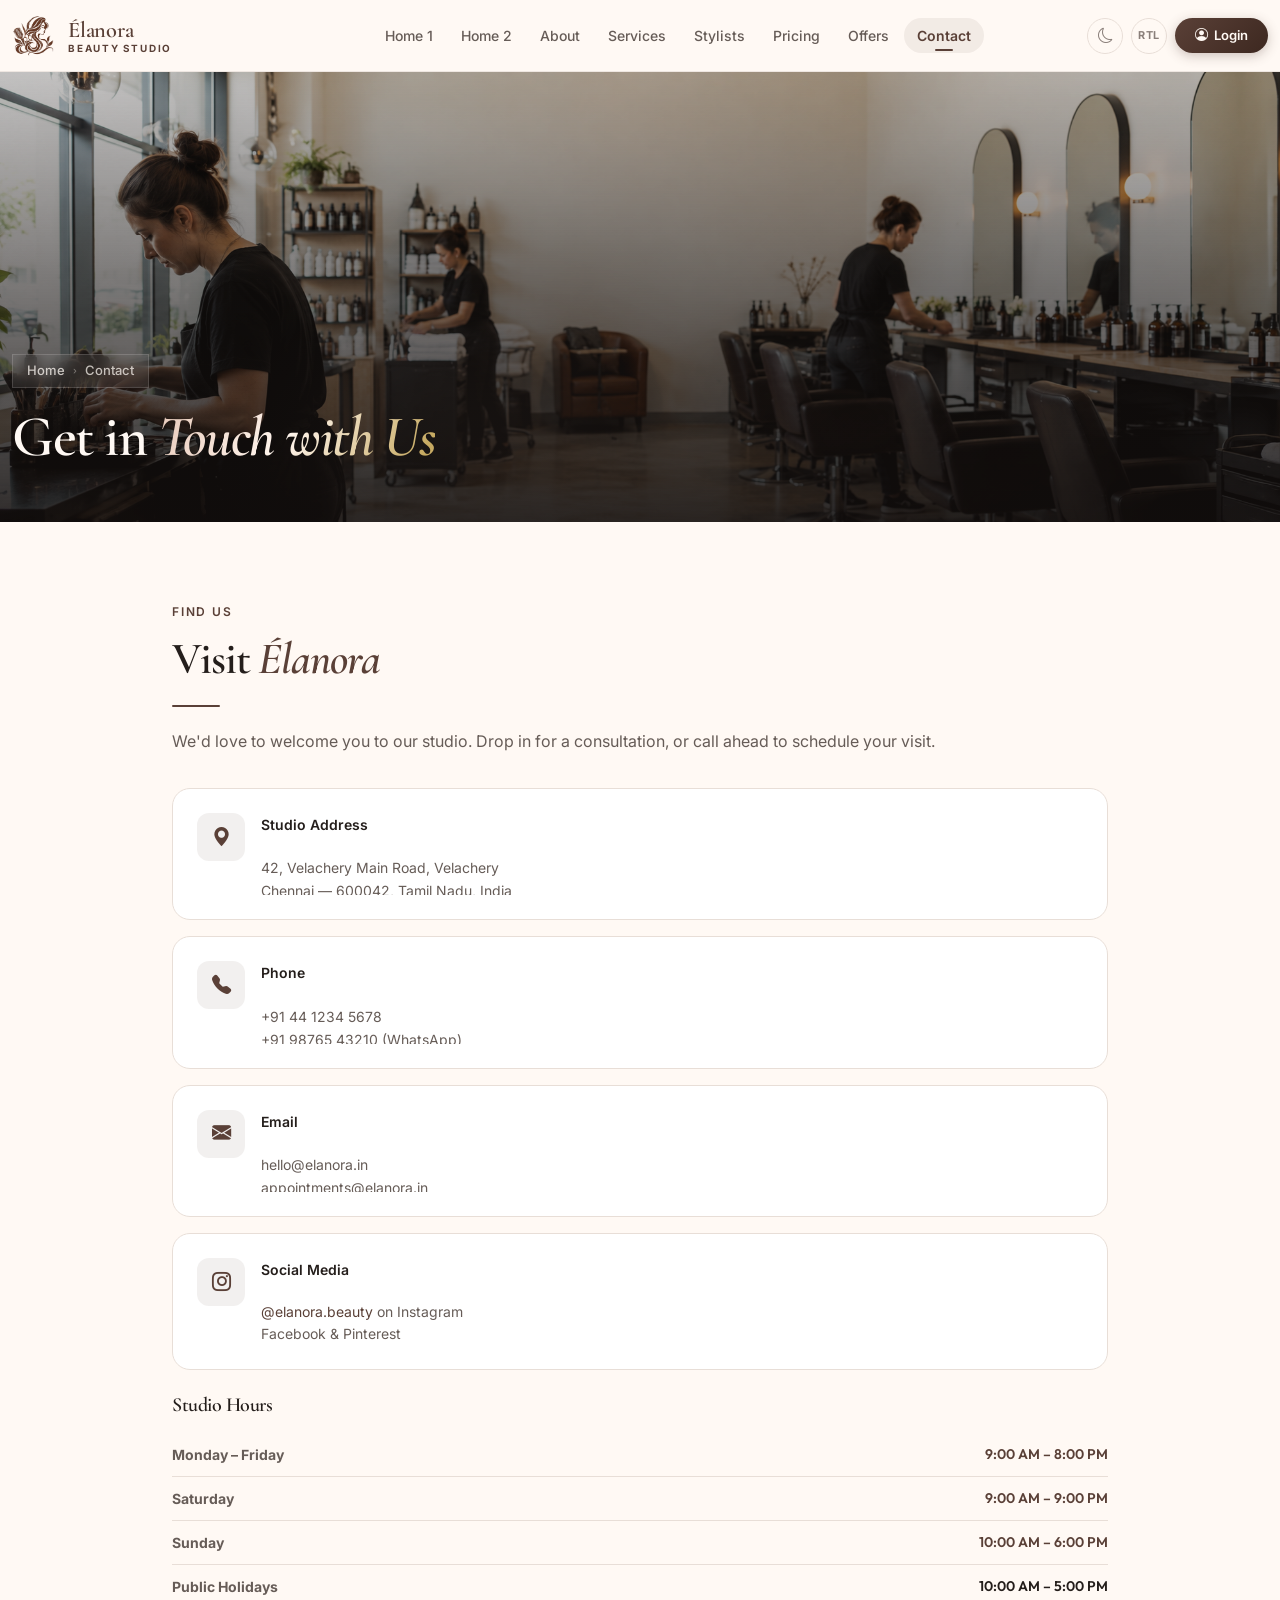
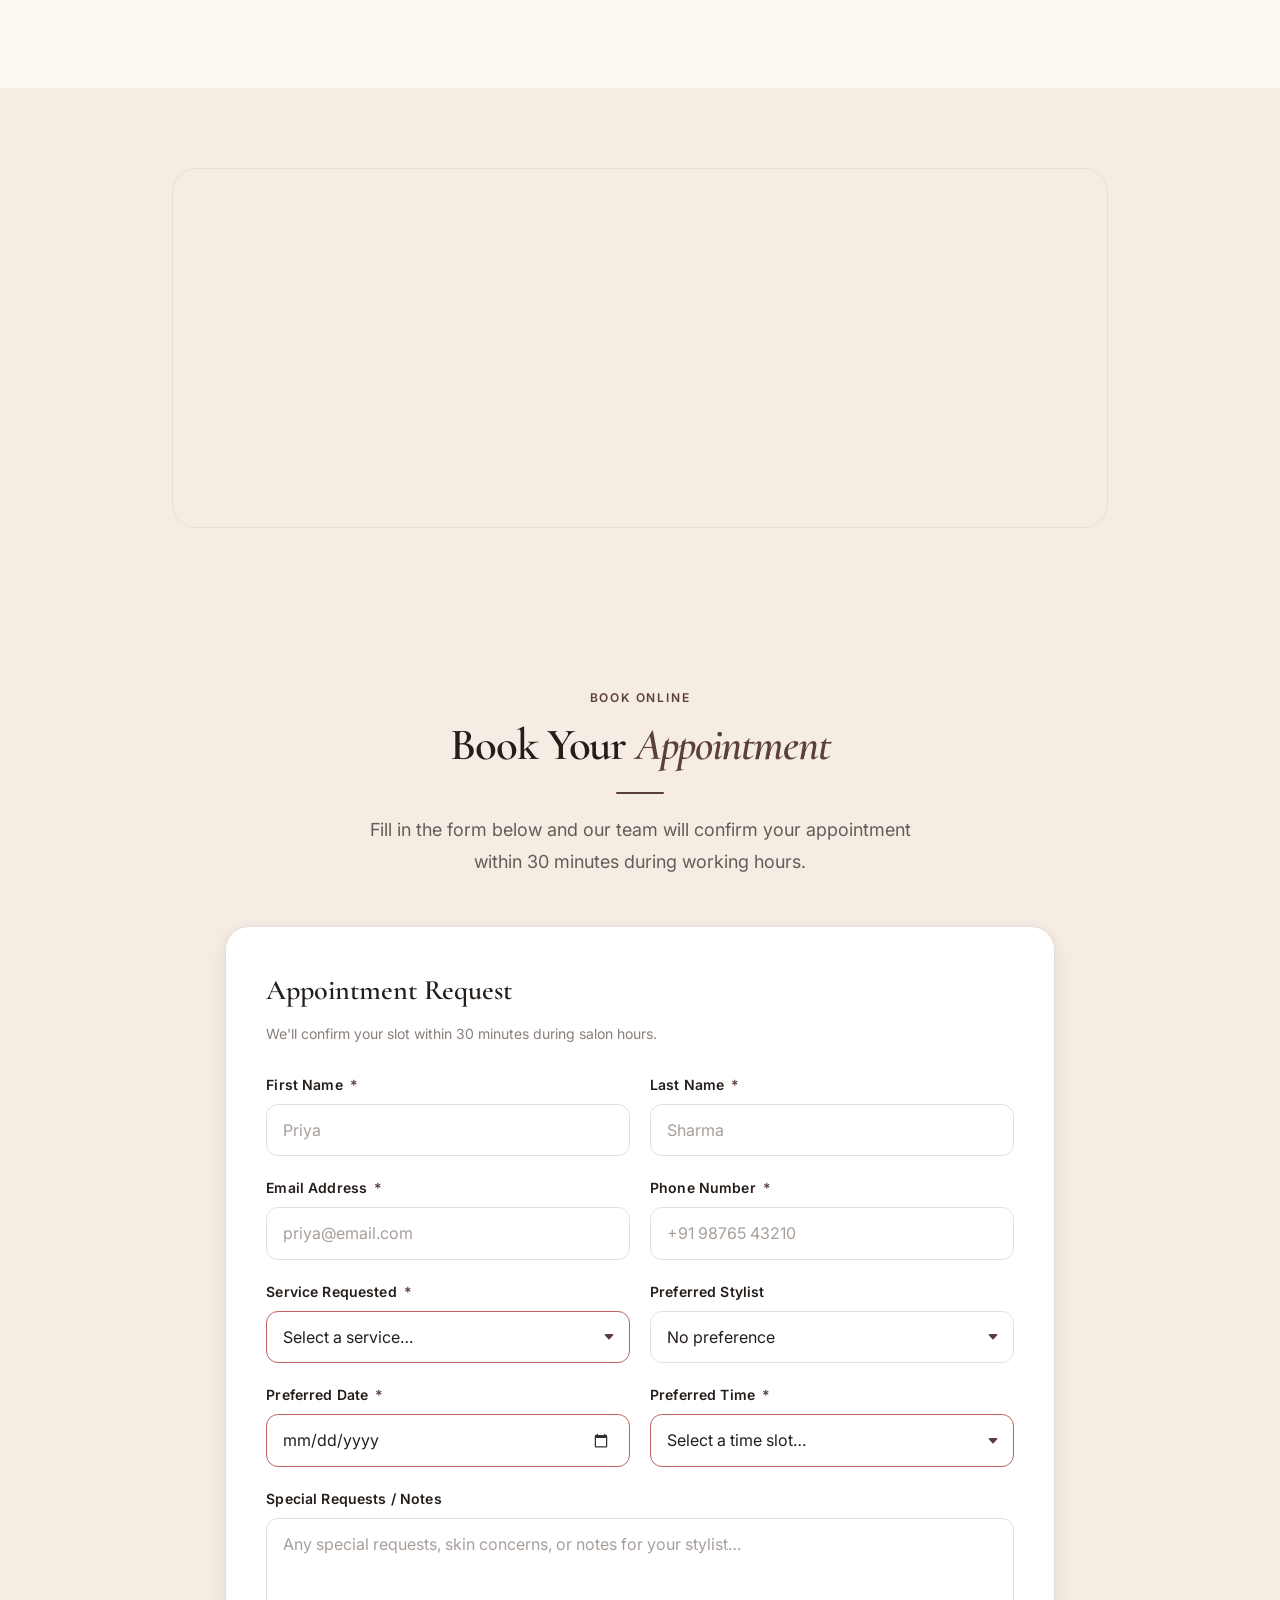
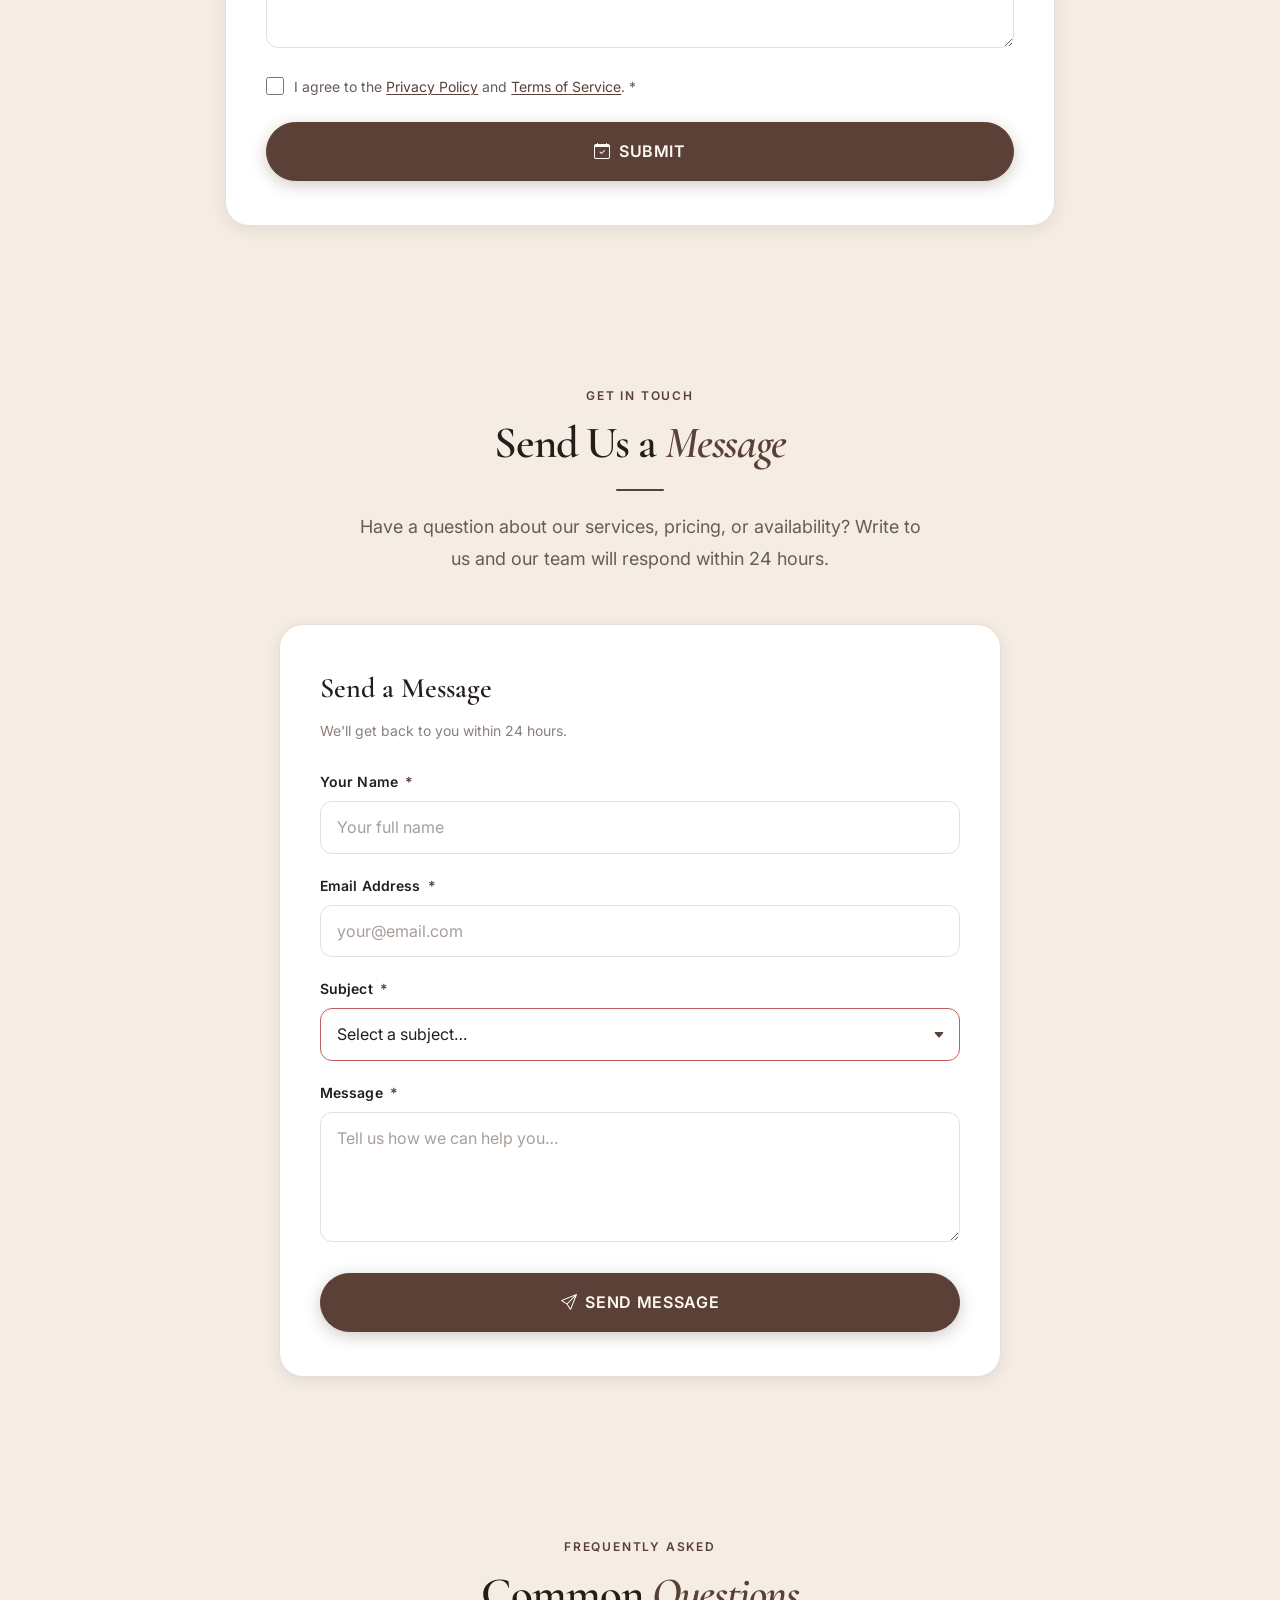
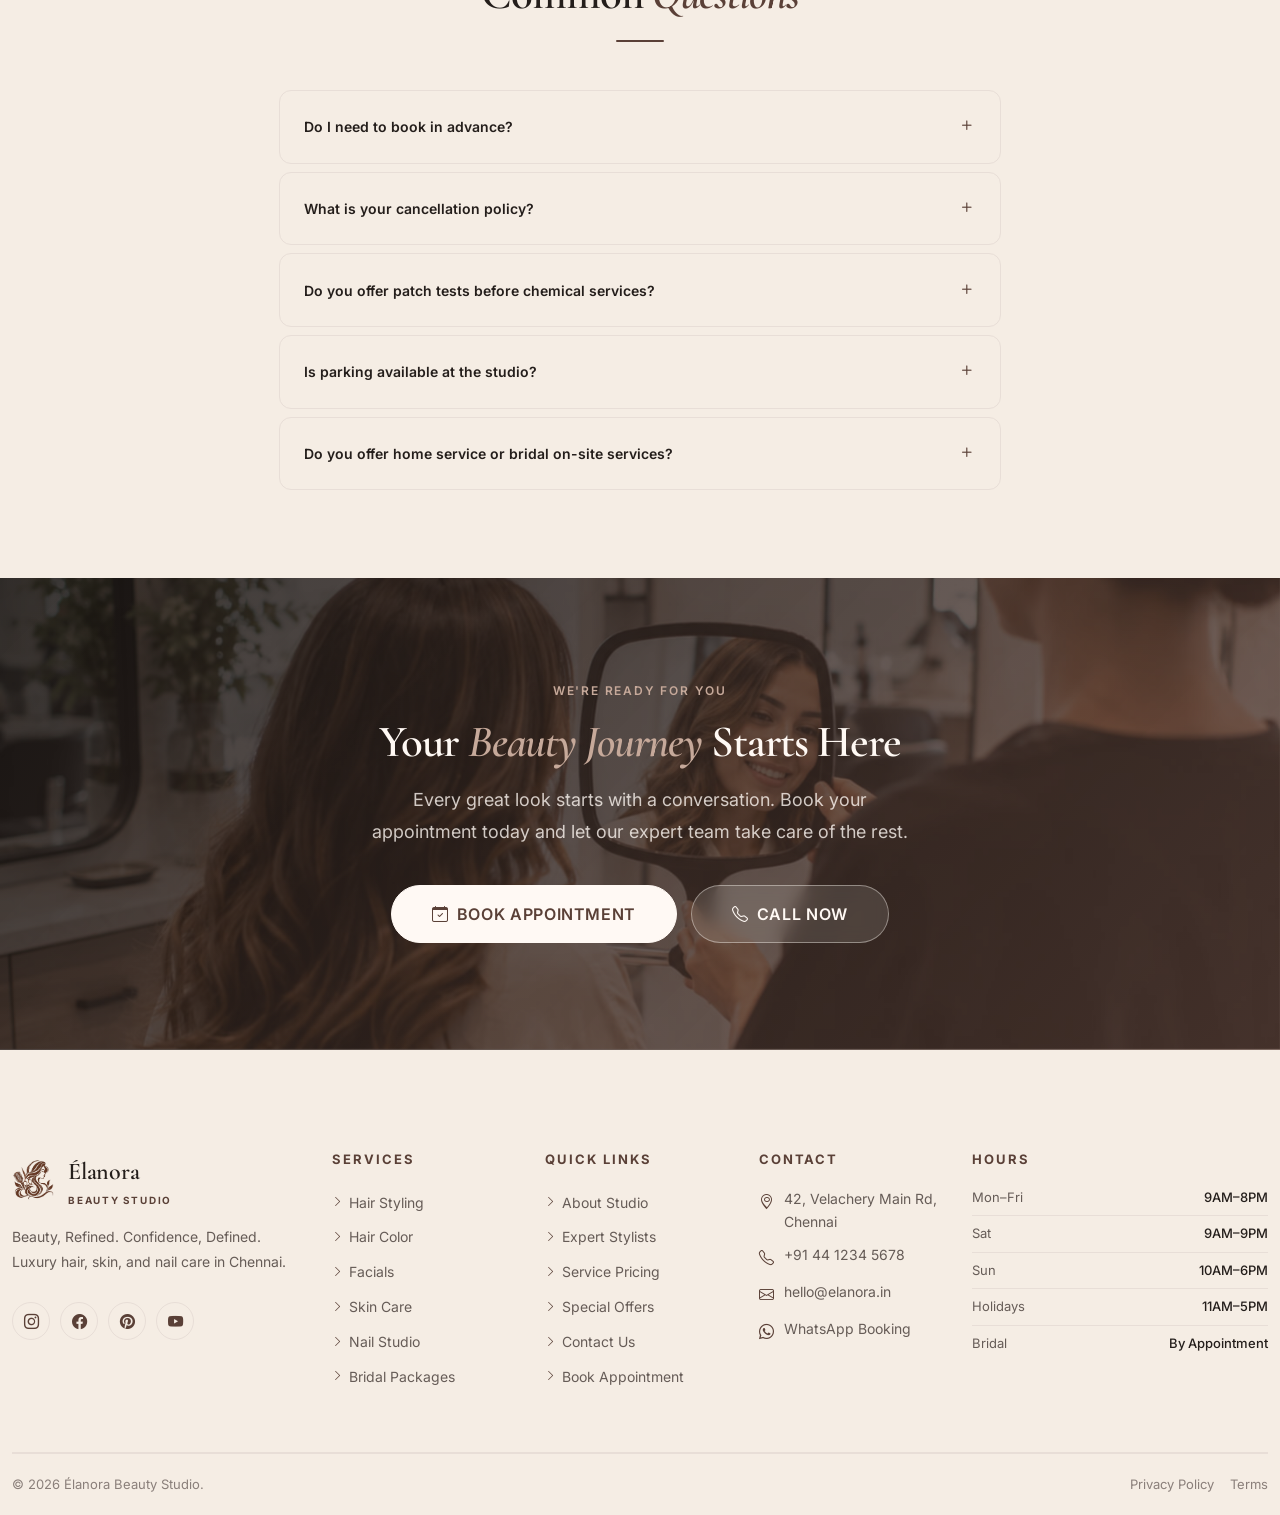
==== commit 7429b28b: "bug fixed" ====
--- a/contact.html
+++ b/contact.html
@@ -149,46 +149,54 @@
           <p style="color:var(--color-text);line-height:var(--lh-relaxed);margin-bottom:2rem;">We'd love to welcome you
             to our studio. Drop in for a consultation, or call ahead to schedule your visit.</p>
 
-          <div class="d-flex flex-column gap-3 mb-4">
-            <div class="eb-contact-info-card">
-              <div class="eb-contact-icon"><i class="bi bi-geo-alt-fill"></i></div>
-              <div>
-                <div class="eb-contact-info-title">Studio Address</div>
-                <div class="eb-contact-info-text">42, Velachery Main Road, Velachery<br>Chennai — 600042, Tamil Nadu,
-                  India</div>
+          <div class="row g-3 mb-4">
+            <div class="col-12">
+              <div class="eb-contact-info-card">
+                <div class="eb-contact-icon"><i class="bi bi-geo-alt-fill"></i></div>
+                <div>
+                  <div class="eb-contact-info-title">Studio Address</div>
+                  <div class="eb-contact-info-text">42, Velachery Main Road, Velachery<br>Chennai — 600042, Tamil Nadu,
+                    India</div>
+                </div>
               </div>
             </div>
-            <div class="eb-contact-info-card">
-              <div class="eb-contact-icon"><i class="bi bi-telephone-fill"></i></div>
-              <div>
-                <div class="eb-contact-info-title">Phone</div>
-                <div class="eb-contact-info-text">
-                  <a href="tel:+914412345678" style="color:var(--color-text);text-decoration:none;">+91 44 1234
-                    5678</a><br>
-                  <a href="tel:+919876543210" style="color:var(--color-text);text-decoration:none;">+91 98765 43210
-                    (WhatsApp)</a>
+            <div class="col-12">
+              <div class="eb-contact-info-card">
+                <div class="eb-contact-icon"><i class="bi bi-telephone-fill"></i></div>
+                <div>
+                  <div class="eb-contact-info-title">Phone</div>
+                  <div class="eb-contact-info-text">
+                    <a href="tel:+914412345678" style="color:var(--color-text);text-decoration:none;">+91 44 1234
+                      5678</a><br>
+                    <a href="tel:+919876543210" style="color:var(--color-text);text-decoration:none;">+91 98765 43210
+                      (WhatsApp)</a>
+                  </div>
                 </div>
               </div>
             </div>
-            <div class="eb-contact-info-card">
-              <div class="eb-contact-icon"><i class="bi bi-envelope-fill"></i></div>
-              <div>
-                <div class="eb-contact-info-title">Email</div>
-                <div class="eb-contact-info-text">
-                  <a href="mailto:hello@elanora.in"
-                    style="color:var(--color-text);text-decoration:none;">hello@elanora.in</a><br>
-                  <a href="mailto:appointments@elanora.in"
-                    style="color:var(--color-text);text-decoration:none;">appointments@elanora.in</a>
+            <div class="col-12">
+              <div class="eb-contact-info-card">
+                <div class="eb-contact-icon"><i class="bi bi-envelope-fill"></i></div>
+                <div>
+                  <div class="eb-contact-info-title">Email</div>
+                  <div class="eb-contact-info-text">
+                    <a href="mailto:hello@elanora.in"
+                      style="color:var(--color-text);text-decoration:none;">hello@elanora.in</a><br>
+                    <a href="mailto:appointments@elanora.in"
+                      style="color:var(--color-text);text-decoration:none;">appointments@elanora.in</a>
+                  </div>
                 </div>
               </div>
             </div>
-            <div class="eb-contact-info-card">
-              <div class="eb-contact-icon"><i class="bi bi-instagram"></i></div>
-              <div>
-                <div class="eb-contact-info-title">Social Media</div>
-                <div class="eb-contact-info-text eb-social-contact-text">
-                  <a href="#" style="color:var(--color-primary);text-decoration:none;">@elanora.beauty</a> on
-                  Instagram<br>Facebook & Pinterest
+            <div class="col-12">
+              <div class="eb-contact-info-card">
+                <div class="eb-contact-icon"><i class="bi bi-instagram"></i></div>
+                <div>
+                  <div class="eb-contact-info-title">Social Media</div>
+                  <div class="eb-contact-info-text eb-social-contact-text">
+                    <a href="#" style="color:var(--color-primary);text-decoration:none;">@elanora.beauty</a> on
+                    Instagram<br>Facebook & Pinterest
+                  </div>
                 </div>
               </div>
             </div>
--- a/assets/css/banner.css
+++ b/assets/css/banner.css
@@ -16,12 +16,19 @@
   position: absolute;
   inset: 0;
   background-color: #060404;
-  background-size: contain;
-  background-position: right 4% center;
+  background-size: cover;
+  background-position: center center;
   background-repeat: no-repeat;
   transform: none;
   animation: none;
   will-change: auto;
+}
+
+#hero .eb-hero-bg {
+  background-image: url('../images/hero/hero1-bg.png') !important;
+  background-size: cover !important;
+  background-position: center center !important;
+  opacity: 1 !important;
 }
 
 @media (max-width: 991px) {
@@ -74,13 +81,11 @@
 }
 
 #hero .eb-hero-overlay {
-  background: linear-gradient(
-    90deg,
-    rgba(14, 10, 9, 0.9) 0%,
-    rgba(18, 14, 13, 0.68) 38%,
-    rgba(14, 10, 9, 0.16) 62%,
-    rgba(10, 7, 6, 0.12) 100%
-  );
+  background: linear-gradient(90deg,
+      rgba(14, 10, 9, 0.9) 0%,
+      rgba(18, 14, 13, 0.68) 38%,
+      rgba(14, 10, 9, 0.16) 62%,
+      rgba(10, 7, 6, 0.12) 100%);
 }
 
 .eb-hero-content {
@@ -462,7 +467,9 @@
 }
 
 @keyframes ebTextShimmer {
-  to { background-position: 200% center; }
+  to {
+    background-position: 200% center;
+  }
 }
 
 /* ── Breadcrumb ── */
@@ -531,6 +538,12 @@
   border-radius: 2px;
 }
 
+#hero .eb-scroll-hint {
+  bottom: 1.75rem;
+  animation: none;
+  transform: translateX(-50%);
+}
+
 @keyframes scrollPulse {
 
   0%,
--- a/assets/css/sections.css
+++ b/assets/css/sections.css
@@ -16,6 +16,15 @@
 
 .eb-split-reverse > * {
   direction: ltr;
+}
+
+/* Top-align the Nail Studio feature so its portrait crop starts higher. */
+#nail-feature .eb-split {
+  align-items: start;
+}
+
+#nail-feature .eb-split-image img {
+  object-position: center center;
 }
 
 .eb-split-media {
@@ -136,6 +145,16 @@
 .eb-h-showcase-item {
   flex: 0 0 280px;
   scroll-snap-align: start;
+}
+
+/* Keep the Nail Studio cards aligned as a uniform visual grid. */
+#nailShowcase .eb-card-img {
+  height: 300px;
+}
+
+#nailShowcase .eb-card-img img {
+  object-fit: cover;
+  object-position: center;
 }
 
 .eb-showcase-nav {
--- a/assets/css/rtl.css
+++ b/assets/css/rtl.css
@@ -94,47 +94,101 @@
 
 /* ── Form RTL ── */
 [dir="rtl"] .eb-form-control {
-  text-align: right;
-}
-
-[dir="rtl"] .eb-form-select,
+  text-align: right !important;
+  direction: rtl !important;
+}
+
+[dir="rtl"] .eb-form-select {
+  background-position: left 14px center !important;
+  padding-right: 16px !important;
+  padding-left: 40px !important;
+  text-align: right !important;
+  direction: rtl !important;
+}
+
 [dir="rtl"] input[type="date"].eb-form-control,
 [dir="rtl"] input[type="time"].eb-form-control,
 [dir="rtl"] input[type="datetime-local"].eb-form-control {
-  background-position: left 14px center;
-  padding-right: 16px;
-  padding-left: 40px;
+  padding-right: 16px !important;
+  padding-left: 40px !important;
+  text-align: right !important;
+  direction: rtl !important;
 }
 
 [dir="rtl"] input[type="date"]::-webkit-calendar-picker-indicator,
 [dir="rtl"] input[type="time"]::-webkit-calendar-picker-indicator,
 [dir="rtl"] input[type="datetime-local"]::-webkit-calendar-picker-indicator {
-  right: auto;
-  left: 0;
+  margin-left: 0 !important;
+  margin-right: auto !important;
+}
+
+[dir="rtl"] .eb-form-label {
+  text-align: right !important;
+  display: block !important;
+  direction: rtl !important;
+}
+
+[dir="rtl"] .eb-form-label .required {
+  margin-left: 0 !important;
+  margin-right: 3px !important;
+}
+
+[dir="rtl"] .eb-appointment-form {
+  text-align: right !important;
+  direction: rtl !important;
+}
+
+[dir="rtl"] .eb-appointment-form-title,
+[dir="rtl"] .eb-appointment-form-subtitle {
+  text-align: right !important;
+  direction: rtl !important;
+}
+
+[dir="rtl"] .eb-form-check {
+  flex-direction: row !important;
+  text-align: right !important;
+  direction: rtl !important;
+  align-items: flex-start !important;
+}
+
+[dir="rtl"] .eb-form-check-label {
+  text-align: right !important;
+  direction: rtl !important;
+}
+
+[dir="rtl"] optgroup,
+[dir="rtl"] option {
+  text-align: right !important;
+  direction: rtl !important;
 }
 
 [dir="rtl"] .eb-input-group .eb-form-control {
-  padding-left: 16px;
-  padding-right: 44px;
+  padding-left: 16px !important;
+  padding-right: 44px !important;
 }
 
 [dir="rtl"] .eb-input-group-icon {
-  left: auto;
-  right: 14px;
+  left: auto !important;
+  right: 14px !important;
 }
 
 [dir="rtl"] .eb-password-field .eb-form-control {
-  padding-right: 16px;
-  padding-left: 44px;
+  padding-right: 16px !important;
+  padding-left: 44px !important;
 }
 
 [dir="rtl"] .eb-password-toggle {
-  right: auto;
-  left: 13px;
+  right: auto !important;
+  left: 13px !important;
 }
 
 [dir="rtl"] .eb-form-row {
-  direction: rtl;
+  direction: rtl !important;
+}
+
+[dir="rtl"] .eb-form-success {
+  text-align: center !important;
+  direction: rtl !important;
 }
 
 /* ── Footer RTL ── */
@@ -444,3 +498,30 @@
 [dir="rtl"] .eb-footer-copyright {
   text-align: right;
 }
+
+/* ── Home Hero Banners RTL Layout (Image STAYS on Right, Content STAYS on Left) ── */
+[dir="rtl"] #hero .eb-hero-split-row,
+[dir="rtl"] .eb-hero-split-row,
+[dir="rtl"] .eb-hero-row-fix {
+  flex-direction: row !important;
+}
+
+[dir="rtl"] #hero .eb-hero-text-col,
+[dir="rtl"] .eb-hero-text-col {
+  order: 1 !important;
+  text-align: right !important;
+}
+
+[dir="rtl"] #hero .eb-hero-img-col,
+[dir="rtl"] .eb-hero-img-col {
+  order: 2 !important;
+}
+
+[dir="rtl"] .eb-hero-content {
+  text-align: right !important;
+}
+
+[dir="rtl"] .eb-hero-actions {
+  justify-content: flex-start !important;
+  flex-direction: row !important;
+}
--- a/assets/css/responsive/target-views.css
+++ b/assets/css/responsive/target-views.css
@@ -569,26 +569,31 @@
 }
 
 #certifications .eb-contact-info-card {
-  min-height: 230px;
+  min-height: 210px;
   justify-content: center;
+  padding: 1.5rem 1rem !important;
 }
 
 #certifications .eb-contact-info-title {
-  height: 2.8em;
-  display: flex;
-  align-items: center;
-  justify-content: center;
+  height: auto;
+  min-height: 0;
+  margin-top: 0;
+  margin-bottom: 0.25rem !important;
+  display: block;
+  text-align: center;
   overflow: visible;
-  text-align: center;
+  line-height: 1.25;
 }
 
 #certifications .eb-contact-info-text {
-  height: 3em;
+  height: auto;
+  min-height: 0;
+  margin-top: 0;
   display: block;
   overflow: visible;
   text-align: center;
   text-overflow: clip;
-  line-height: 1.5;
+  line-height: 1.4;
   -webkit-line-clamp: unset;
   -webkit-box-orient: initial;
 }
@@ -2022,3 +2027,704 @@
   transition: none !important;
 }
 }
+
+/* ── Nail Studio Difference Laptop Grid Alignment ── */
+@media (min-width: 992px) {
+  #nail-feature .eb-split {
+    display: grid;
+    grid-template-columns: 1fr 1fr;
+    gap: 3.5rem;
+    align-items: start !important;
+  }
+
+  #nail-feature .eb-split-media {
+    height: 100%;
+    display: flex;
+    align-items: flex-start;
+  }
+
+  #nail-feature .eb-split-image {
+    width: 100%;
+    height: 100% !important;
+    min-height: 420px;
+    max-height: 480px;
+    border-radius: var(--radius-xl);
+    overflow: hidden;
+  }
+
+  #nail-feature .eb-split-image img {
+    width: 100%;
+    height: 100%;
+    object-fit: cover !important;
+    object-position: center center !important;
+  }
+}
+
+/* ── Certification Badge Image Styling ── */
+.eb-cert-img-wrap {
+  width: 76px;
+  height: 76px;
+  border-radius: 50%;
+  overflow: hidden;
+  border: 2px solid var(--color-primary-light, #c6a99a);
+  box-shadow: 0 4px 12px rgba(0, 0, 0, 0.08);
+  background: var(--color-bg-secondary);
+  display: flex;
+  align-items: center;
+  justify-content: center;
+  margin-bottom: 0.85rem;
+  transition: transform 0.3s ease, box-shadow 0.3s ease;
+}
+
+.eb-cert-card:hover .eb-cert-img-wrap {
+  transform: scale(1.06);
+  box-shadow: 0 6px 16px rgba(198, 169, 154, 0.25);
+  border-color: var(--color-primary, #9e7a68);
+}
+
+.eb-cert-img-wrap img {
+  width: 100%;
+  height: 100%;
+  object-fit: cover !important;
+}
+
+/* ── Signature Services Header: centered tablet/mobile layout ── */
+@media (max-width: 991.98px) {
+  #signature-services > .container > .row:first-child {
+    justify-content: center;
+    text-align: center;
+  }
+
+  #signature-services > .container > .row:first-child > [class*="col-"] {
+    flex: 0 0 100%;
+    width: 100%;
+    max-width: 100%;
+  }
+
+  #signature-services .eb-section-header {
+    max-width: 640px;
+    margin: 0 auto 1.5rem;
+    text-align: center;
+  }
+
+  #signature-services .eb-divider,
+  #signature-services .eb-section-subtitle {
+    margin-left: auto;
+    margin-right: auto;
+  }
+
+  #signature-services .text-md-end {
+    text-align: center !important;
+  }
+}
+
+/* ── Studio Experience amenities: centered responsive grid ── */
+@media (max-width: 1024px) {
+  #studio-experience .row.g-3 {
+    max-width: 620px;
+    margin-left: auto !important;
+    margin-right: auto !important;
+    justify-content: center;
+  }
+
+  #studio-experience .row.g-3 > .col-6 {
+    display: flex;
+    justify-content: center;
+  }
+
+  #studio-experience .row.g-3 > .col-6 > .d-flex {
+    width: 100%;
+    max-width: 270px;
+    justify-content: flex-start;
+    text-align: left;
+  }
+}
+
+/* ── About Studio experience rows: consistent icon/text alignment ── */
+@media (max-width: 1024px) {
+  #salon-experience .eb-experience-list {
+    width: 100%;
+    max-width: 620px;
+    margin-left: auto;
+    margin-right: auto;
+  }
+
+  #salon-experience .eb-experience-item {
+    display: grid;
+    grid-template-columns: 48px minmax(0, 1fr);
+    align-items: start;
+    gap: 1.25rem;
+    width: 100%;
+    text-align: left !important;
+  }
+
+  #salon-experience .eb-experience-item > :last-child,
+  #salon-experience .eb-experience-title,
+  #salon-experience .eb-experience-desc {
+    width: 100%;
+    text-align: left !important;
+  }
+}
+
+@media (max-width: 575.98px) {
+  #salon-experience .eb-experience-item {
+    grid-template-columns: 40px minmax(0, 1fr);
+    gap: 1rem;
+  }
+}
+
+/* ── Hygiene checklist: centered as one aligned group ── */
+@media (max-width: 1024px) {
+  #hygiene .eb-feature-list {
+    width: fit-content !important;
+    max-width: 100%;
+    align-items: stretch !important;
+    margin-left: auto !important;
+    margin-right: auto !important;
+  }
+
+  #hygiene .eb-feature-list li {
+    width: auto !important;
+    justify-content: flex-start !important;
+    text-align: left !important;
+  }
+}
+
+/* ── Beauty Experts Header: centered tablet/mobile layout ── */
+@media (max-width: 991.98px) {
+  #experts > .container > .row:first-child {
+    justify-content: center;
+    text-align: center;
+  }
+
+  #experts > .container > .row:first-child > [class*="col-"] {
+    flex: 0 0 100%;
+    width: 100%;
+    max-width: 100%;
+  }
+
+  #experts > .container > .row:first-child > :first-child {
+    max-width: 640px;
+    margin-left: auto;
+    margin-right: auto;
+  }
+
+  #experts .eb-divider,
+  #experts .eb-section-subtitle {
+    margin-left: auto;
+    margin-right: auto;
+  }
+
+  #experts .text-md-end {
+    margin-top: 1.5rem;
+    text-align: center !important;
+  }
+}
+
+/* ── Service feature checklists: centered aligned groups ── */
+@media (max-width: 1024px) {
+  #hair-feature .eb-feature-list,
+  #nail-feature .eb-feature-list {
+    width: fit-content !important;
+    max-width: 100%;
+    align-items: stretch !important;
+    margin-left: auto !important;
+    margin-right: auto !important;
+  }
+
+  #hair-feature .eb-feature-list li,
+  #nail-feature .eb-feature-list li {
+    width: auto !important;
+    justify-content: flex-start !important;
+    text-align: left !important;
+  }
+}
+
+/* ── Stylist profile details: stacked and centered ── */
+@media (max-width: 1024px) {
+  #hair-specialists .row.g-3 {
+    max-width: 560px;
+    margin-left: auto !important;
+    margin-right: auto !important;
+    justify-content: center;
+  }
+
+  #hair-specialists .row.g-3 > [class*="col-"] {
+    flex: 0 0 100%;
+    width: 100%;
+    max-width: 100%;
+  }
+
+  #hair-specialists .row.g-3 > [class*="col-"] > .d-flex {
+    justify-content: center;
+    text-align: center;
+  }
+
+  #skin-experts .eb-feature-list {
+    width: fit-content !important;
+    max-width: 100%;
+    align-items: stretch !important;
+    margin-left: auto !important;
+    margin-right: auto !important;
+  }
+
+  #skin-experts .eb-feature-list li {
+    width: auto !important;
+    justify-content: flex-start !important;
+    text-align: left !important;
+  }
+}
+
+/* ── Offers page: centered featured offer and referral content ── */
+@media (max-width: 991.98px) {
+  #featured-offer .row > .col-lg-7 {
+    text-align: center;
+  }
+
+  #featured-offer .row > .col-lg-7 p {
+    margin-left: auto;
+    margin-right: auto;
+  }
+
+  #featured-offer .row > .col-lg-7 > .d-flex {
+    justify-content: center;
+    align-items: center;
+  }
+
+  #referral .row > .col-lg-6:first-child {
+    text-align: center;
+  }
+
+  #referral .eb-experience-list {
+    width: 100%;
+    max-width: 620px;
+    margin-left: auto;
+    margin-right: auto;
+  }
+
+  #referral .eb-experience-item {
+    display: grid;
+    grid-template-columns: 48px minmax(0, 1fr);
+    align-items: start;
+    gap: 1.25rem;
+    width: 100%;
+    text-align: left !important;
+  }
+
+  #referral .eb-experience-title,
+  #referral .eb-experience-desc {
+    text-align: left !important;
+  }
+
+  #referral .row > .col-lg-6:first-child > .eb-btn {
+    display: flex;
+    width: fit-content;
+    margin-left: auto;
+    margin-right: auto;
+  }
+}
+
+/* ── Skin treatment mini-cards: uniform grid and text alignment ── */
+@media (max-width: 1024px) {
+  #skin-section .row.g-3 {
+    align-items: stretch;
+  }
+
+  #skin-section .row.g-3 > .col-6 {
+    display: flex;
+  }
+
+  #skin-section .eb-contact-info-card {
+    grid-template-columns: 48px minmax(0, 1fr) !important;
+    align-items: center !important;
+    min-height: 128px;
+    padding: 1.25rem !important;
+    gap: 1rem;
+    text-align: left !important;
+  }
+
+  #skin-section .eb-contact-info-card > div:not(.eb-contact-icon) {
+    width: 100%;
+    min-width: 0;
+    text-align: left !important;
+  }
+
+  #skin-section .eb-contact-info-title,
+  #skin-section .eb-contact-info-text {
+    justify-content: flex-start;
+    width: 100%;
+    text-align: left !important;
+  }
+}
+
+/* ── Seasonal Offer cards: equal full-width image frames ── */
+@media (max-width: 1024px) {
+  #seasonal-offers-h2 .eb-offer-card .eb-card-img {
+    width: 100% !important;
+    align-self: stretch;
+  }
+
+  #seasonal-offers-h2 .eb-offer-card .eb-card-img img {
+    width: 100% !important;
+    height: 100% !important;
+    object-fit: cover !important;
+    object-position: center center;
+  }
+}
+
+/* ── Trending Hair tablet grid: two cards, then one centered ── */
+@media (min-width: 768px) and (max-width: 1024px) {
+  #trending-hair .row.g-4 {
+    justify-content: center !important;
+  }
+
+  #trending-hair .row.g-4 > .col-md-4 {
+    flex: 0 0 50% !important;
+    width: 50% !important;
+    max-width: 50% !important;
+  }
+
+  #trending-hair .row.g-4 > .col-md-4:last-child {
+    margin-left: auto;
+    margin-right: auto;
+  }
+
+  #trending-hair .eb-card-footer {
+    display: grid !important;
+    grid-template-columns: minmax(0, 1fr) auto;
+    align-items: center;
+    gap: 1rem;
+    width: 100%;
+    flex-wrap: nowrap;
+  }
+
+  #trending-hair .eb-card-body {
+    width: 100% !important;
+    align-self: stretch;
+  }
+
+  #trending-hair .eb-card-footer > :first-child {
+    min-width: 0;
+    justify-self: start;
+    text-align: left;
+  }
+
+  #trending-hair .eb-card-footer .eb-btn {
+    justify-self: end;
+    margin: 0 !important;
+    white-space: nowrap;
+  }
+}
+
+/* ── Hair Transformation: centered content group ── */
+@media (max-width: 1024px) {
+  #hair-showcase .eb-split > :last-child {
+    text-align: center;
+  }
+
+  #hair-showcase .eb-feature-list {
+    width: fit-content !important;
+    max-width: 100%;
+    align-items: stretch !important;
+    margin-left: auto !important;
+    margin-right: auto !important;
+  }
+
+  #hair-showcase .eb-feature-list li {
+    width: auto !important;
+    justify-content: flex-start !important;
+    text-align: left !important;
+  }
+
+  #hair-showcase .eb-split > :last-child > .d-flex {
+    justify-content: center !important;
+  }
+}
+
+/* ── Seasonal Offers Header: centered tablet/mobile layout ── */
+@media (max-width: 991.98px) {
+  #seasonal-offers-h2 > .container > .row:first-child {
+    justify-content: center;
+    text-align: center;
+  }
+
+  #seasonal-offers-h2 > .container > .row:first-child > [class*="col-"] {
+    flex: 0 0 100%;
+    width: 100%;
+    max-width: 100%;
+  }
+
+  #seasonal-offers-h2 > .container > .row:first-child > :first-child {
+    max-width: 640px;
+    margin-left: auto;
+    margin-right: auto;
+  }
+
+  #seasonal-offers-h2 .eb-divider,
+  #seasonal-offers-h2 .eb-section-subtitle {
+    margin-left: auto;
+    margin-right: auto;
+  }
+
+  #seasonal-offers-h2 .text-md-end {
+    margin-top: 1.5rem;
+    text-align: center !important;
+  }
+}
+
+/* ============================================
+   iPad Mini (768x1024) Center Alignment Rules
+   ============================================ */
+@media (min-width: 768px) and (max-width: 1024px) {
+
+  /* Page Banners & Hero Content */
+  .eb-page-banner-content,
+  .eb-hero-content {
+    text-align: center !important;
+    display: flex !important;
+    flex-direction: column !important;
+    align-items: center !important;
+    justify-content: center !important;
+    margin-left: auto !important;
+    margin-right: auto !important;
+  }
+
+  .eb-breadcrumb {
+    display: inline-flex !important;
+    justify-content: center !important;
+    align-items: center !important;
+    width: fit-content !important;
+    max-width: fit-content !important;
+    margin-left: auto !important;
+    margin-right: auto !important;
+  }
+
+  /* Eyebrows, Titles, Subtitles & Dividers */
+  .eb-eyebrow,
+  .eb-section-title,
+  .eb-section-subtitle,
+  .eb-hero-title,
+  .eb-hero-subtitle,
+  .eb-page-banner-title {
+    text-align: center !important;
+    margin-left: auto !important;
+    margin-right: auto !important;
+  }
+
+  .eb-divider {
+    margin-left: auto !important;
+    margin-right: auto !important;
+  }
+
+  /* Editorial Split Sections (Hair, Color, Skin, Nail Studio, About, etc.) */
+  .eb-split {
+    display: flex !important;
+    flex-direction: column !important;
+    align-items: center !important;
+    text-align: center !important;
+    gap: 2.5rem !important;
+  }
+
+  .eb-split > * {
+    width: 100% !important;
+    max-width: 680px !important;
+    margin-left: auto !important;
+    margin-right: auto !important;
+    text-align: center !important;
+  }
+
+  .eb-split-media,
+  .eb-split-image {
+    margin-left: auto !important;
+    margin-right: auto !important;
+    width: 100% !important;
+    max-width: 540px !important;
+  }
+
+  .eb-feature-list {
+    display: flex !important;
+    flex-direction: column !important;
+    align-items: center !important;
+    justify-content: center !important;
+    text-align: center !important;
+    padding-left: 0 !important;
+    margin-left: auto !important;
+    margin-right: auto !important;
+  }
+
+  .eb-feature-list li {
+    display: flex !important;
+    align-items: center !important;
+    justify-content: center !important;
+    text-align: center !important;
+    width: 100% !important;
+  }
+
+  .eb-split .eb-btn {
+    margin-left: auto !important;
+    margin-right: auto !important;
+    display: inline-flex !important;
+  }
+
+  /* Filter Bar Centering */
+  .eb-filter-bar {
+    justify-content: center !important;
+    margin-left: auto !important;
+    margin-right: auto !important;
+  }
+
+  /* Cards & Info Grids */
+  .eb-card,
+  .eb-stylist-card,
+  .eb-service-card,
+  .eb-pricing-card,
+  .eb-package-card,
+  .eb-offer-card {
+    text-align: center !important;
+    align-items: center !important;
+  }
+
+  .eb-card-body {
+    text-align: center !important;
+    align-items: center !important;
+    display: flex !important;
+    flex-direction: column !important;
+  }
+
+  .eb-card-footer {
+    justify-content: center !important;
+    width: 100% !important;
+  }
+
+  /* Contact Page "Find Us" Section Cards: align one by one */
+  #contact-info .row.g-3 {
+    display: flex !important;
+    flex-direction: column !important;
+    gap: 1rem !important;
+    width: 100% !important;
+    max-width: 640px !important;
+    margin-left: auto !important;
+    margin-right: auto !important;
+  }
+
+  #contact-info .row.g-3 > [class*="col-"] {
+    flex: 0 0 100% !important;
+    width: 100% !important;
+    max-width: 100% !important;
+  }
+
+  #contact-info .eb-contact-info-card {
+    display: flex !important;
+    flex-direction: row !important;
+    align-items: flex-start !important;
+    text-align: left !important;
+    width: 100% !important;
+    padding: 1.25rem 1.5rem !important;
+    min-height: 0 !important;
+    box-shadow: var(--shadow-sm) !important;
+  }
+
+  #contact-info .eb-contact-icon {
+    width: 48px !important;
+    height: 48px !important;
+    min-width: 48px !important;
+    font-size: 1.25rem !important;
+    margin-bottom: 0 !important;
+    margin-right: 1.25rem !important;
+    display: flex !important;
+    align-items: center !important;
+    justify-content: center !important;
+  }
+
+  #contact-info .eb-contact-info-title {
+    height: auto !important;
+    min-height: 0 !important;
+    margin-bottom: 0.25rem !important;
+    display: block !important;
+    text-align: left !important;
+    font-size: var(--fs-body) !important;
+    font-weight: var(--fw-bold) !important;
+    line-height: 1.3 !important;
+    -webkit-line-clamp: unset !important;
+  }
+
+  #contact-info .eb-contact-info-text {
+    height: auto !important;
+    min-height: 0 !important;
+    display: block !important;
+    text-align: left !important;
+    line-height: 1.5 !important;
+    -webkit-line-clamp: unset !important;
+  }
+
+  /* Credentials / Certifications Grid */
+  #certifications .row {
+    justify-content: center !important;
+  }
+
+  #certifications .eb-contact-info-card {
+    align-items: center !important;
+    text-align: center !important;
+    margin-left: auto !important;
+    margin-right: auto !important;
+  }
+
+  #certifications .eb-contact-info-title,
+  #certifications .eb-contact-info-text {
+    text-align: center !important;
+  }
+
+  #certifications .eb-cert-img-wrap {
+    margin-left: auto !important;
+    margin-right: auto !important;
+  }
+
+  /* Nail Artists & Color Specialists Grids */
+  #nail-artists .eb-stylist-card,
+  #stylistsGrid .eb-stylist-card {
+    text-align: center !important;
+    align-items: center !important;
+  }
+
+  #nail-artists .eb-stylist-role,
+  #nail-artists .eb-card-title,
+  #nail-artists .eb-stylist-specialization,
+  #nail-artists .eb-stylist-bio,
+  #nail-artists .eb-stylist-experience,
+  #nail-artists .eb-stylist-review {
+    justify-content: center !important;
+    text-align: center !important;
+    width: 100% !important;
+  }
+
+  #nail-artists .eb-btn {
+    margin-left: auto !important;
+    margin-right: auto !important;
+  }
+
+  /* CTA Sections */
+  .eb-cta-section-content {
+    text-align: center !important;
+    margin-left: auto !important;
+    margin-right: auto !important;
+  }
+
+  .eb-cta-actions {
+    justify-content: center !important;
+  }
+
+  /* Stats Strip */
+  .eb-stats-strip {
+    text-align: center !important;
+    justify-content: center !important;
+  }
+
+  /* Auth Cards & Forms */
+  .eb-auth-card,
+  .eb-auth-instruction,
+  .eb-appointment-form {
+    margin-left: auto !important;
+    margin-right: auto !important;
+    text-align: center !important;
+  }
+}
